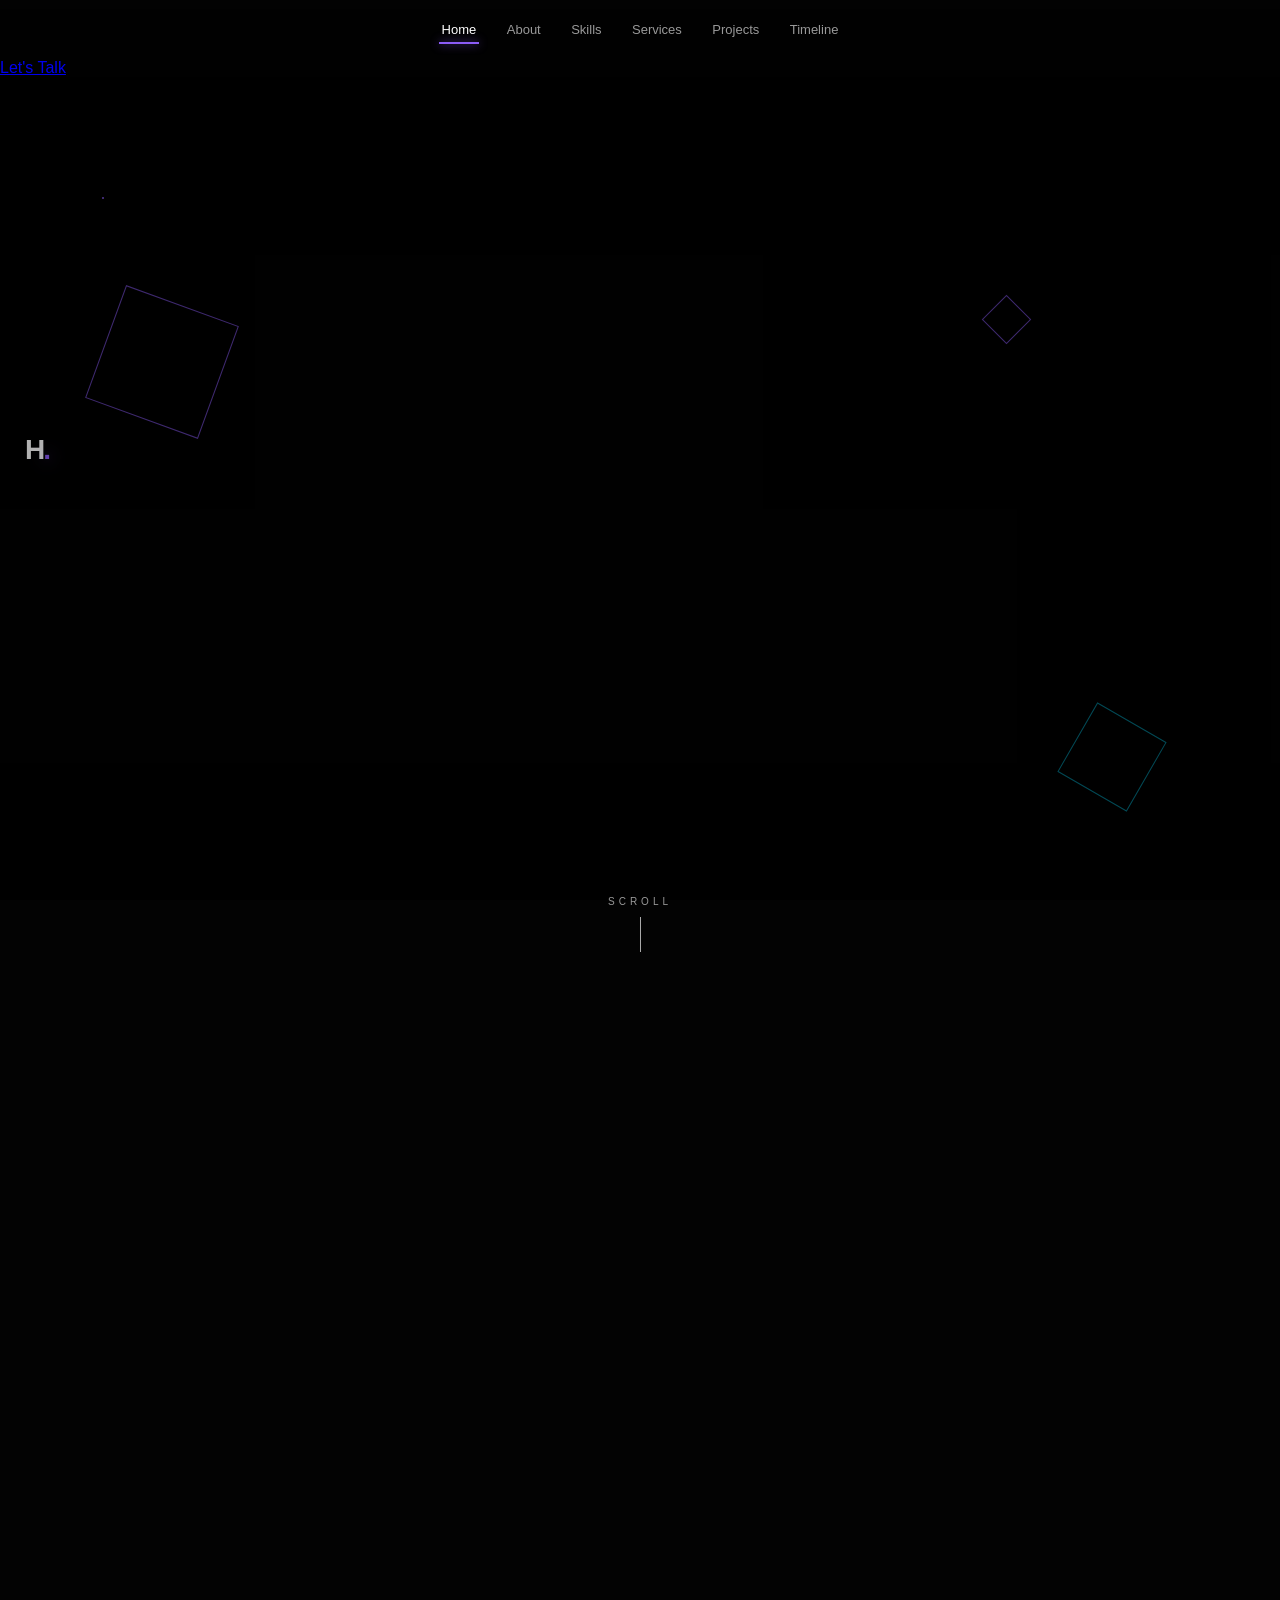
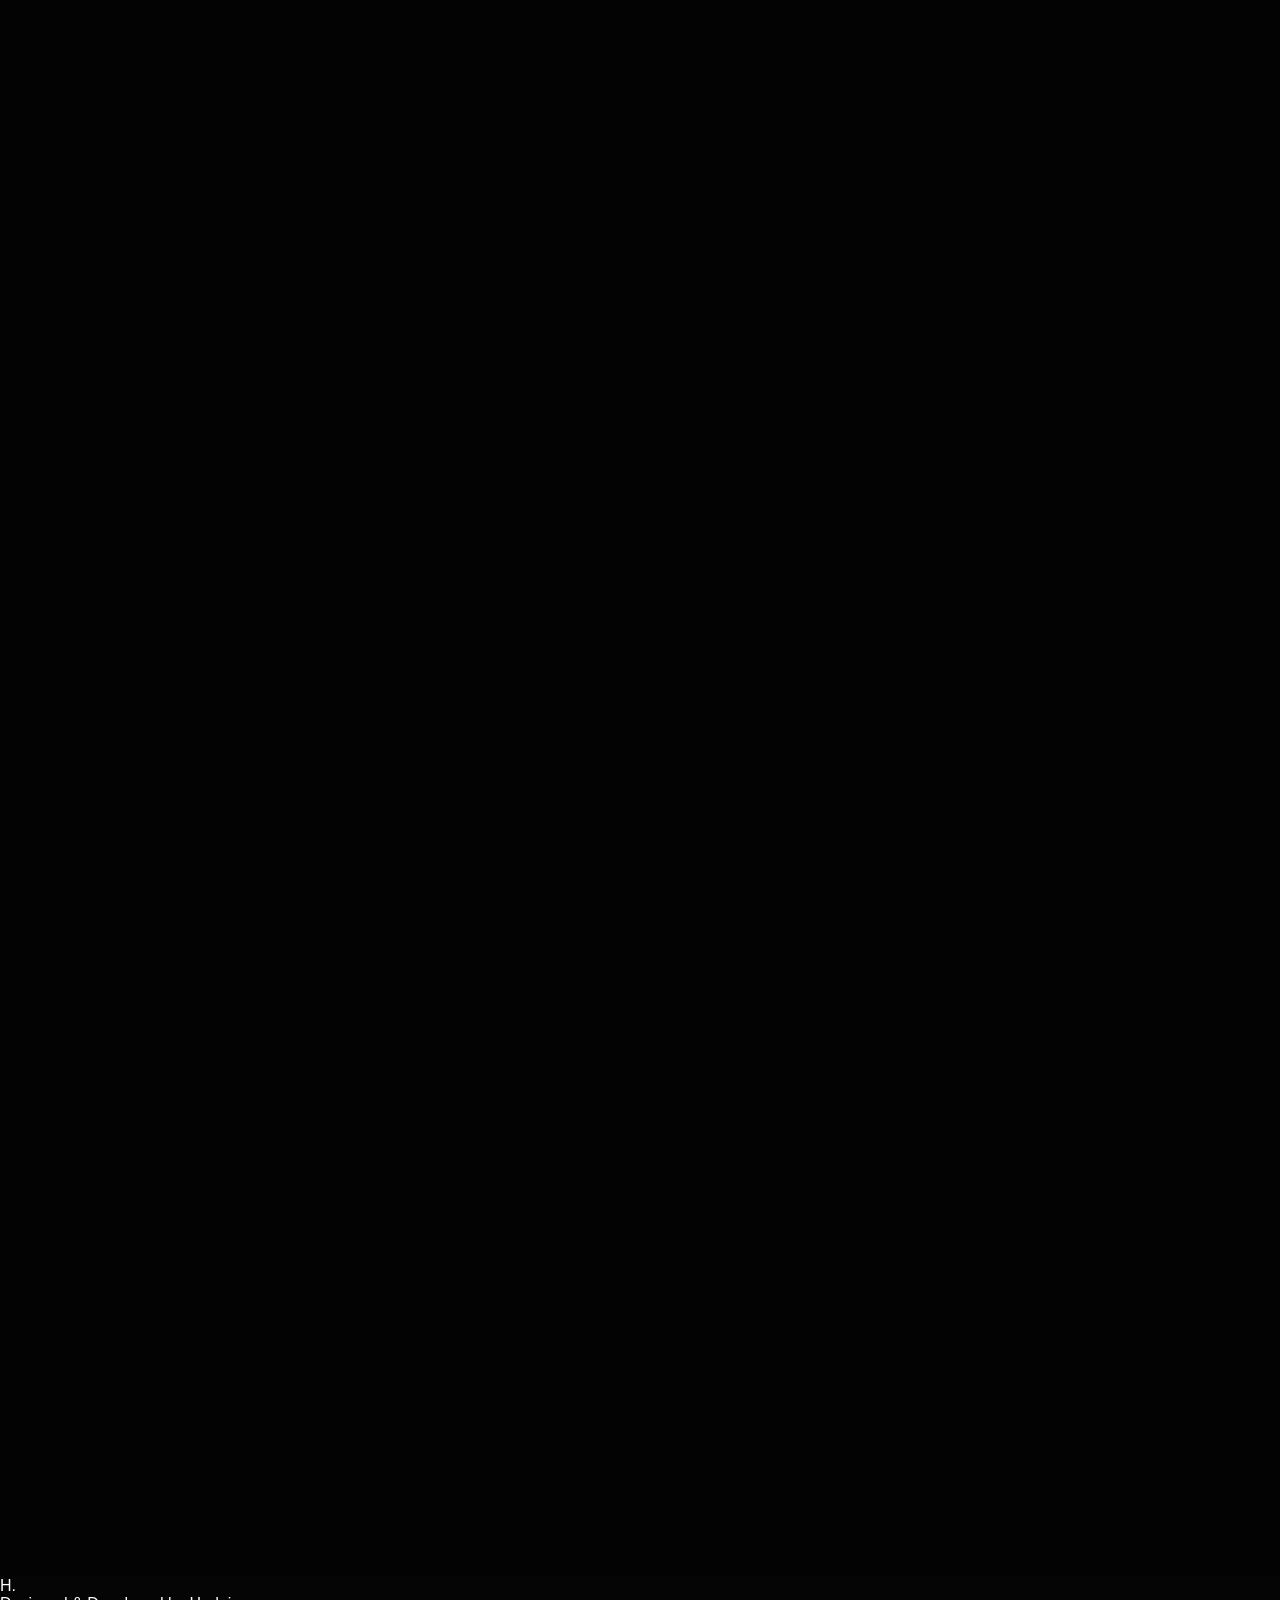
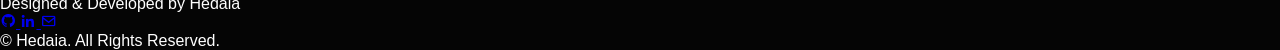
==== Untitled-1.html @ 5ae84da8 "add sections" ====
<!DOCTYPE html>
<html lang="en">

<head>
    <meta charset="UTF-8">
    <meta name="viewport" content="width=device-width, initial-scale=1.0">

    <title>Hedaia | Full Stack Developer & QA Engineer</title>

    <!-- CSS -->
    <link rel="stylesheet" href="style.css">

    <!-- Boxicons -->
    <link
        href="https://unpkg.com/boxicons@2.1.4/css/boxicons.min.css"
        rel="stylesheet"
    >

    <!-- AOS Animation -->
    <link
        rel="stylesheet"
        href="https://unpkg.com/aos@next/dist/aos.css"
    >
</head>

<body>

<!-- =========================================================
     BACKGROUND
========================================================= -->

<div class="background">

    <video class="back-vid" autoplay muted loop playsinline>
        <source src="videos/galaxy.mp4" type="video/mp4">
    </video>

    <div class="video-overlay"></div>

</div>


<!-- =========================================================
     NAVBAR
========================================================= -->

<header>

    <nav>

        <div class="logo">
            H<span>.</span>
        </div>

        <ul class="nav-links">

            <li>
                <a href="#home" class="active">Home</a>
            </li>

            <li>
                <a href="#about">About</a>
            </li>

            <li>
                <a href="#skills">Skills</a>
            </li>

            <li>
                <a href="#services">Services</a>
            </li>

            <li>
                <a href="#projects">Projects</a>
            </li>

            <li>
                <a href="#timeline">Timeline</a>
            </li>

        </ul>

        <a href="#contact" class="contact-btn">
            Let's Talk
        </a>

    </nav>

</header>


<main>


<!-- =========================================================
     HOME
========================================================= -->

<section class="hero section" id="home">

    <!-- Decorative squares -->

    <div class="square square-1"></div>
    <div class="square square-2"></div>
    <div class="square square-3"></div>
    <div class="square square-4"></div>

    <div
        class="hero-content"
        data-aos="fade-up"
        data-aos-duration="1000"
    >

        <div class="small-title">
            Welcome to my portfolio
        </div>

        <h1>
            I'm <span>Hedaia.</span>
        </h1>

        <div class="typing-container">

            <div class="typing-text">

                <span id="typing"></span>

                <span class="cursor"></span>

            </div>

        </div>

        <p class="hero-description">

            I build modern, scalable web applications and
            ensure high-quality software through professional
            testing, automation, and quality assurance.

        </p>

        <div class="hero-buttons">

            <a href="#projects" class="btn primary-btn">
                View My Work
            </a>

            <a href="#contact" class="btn secondary-btn">
                Let's Talk
            </a>

        </div>


        <div class="social-links">

            <a
                href="#"
                aria-label="GitHub"
                title="GitHub"
            >
                <i class="bx bxl-github"></i>
            </a>

            <a
                href="#"
                aria-label="LinkedIn"
                title="LinkedIn"
            >
                <i class="bx bxl-linkedin"></i>
            </a>

            <a
                href="mailto:your@email.com"
                aria-label="Email"
                title="Email"
            >
                <i class="bx bx-envelope"></i>
            </a>

        </div>

    </div>


    <div class="scroll-down">

        Scroll

        <span class="scroll-line"></span>

    </div>

</section>


<!-- =========================================================
     ABOUT
========================================================= -->

<section class="section about-section" id="about">

    <div class="section-title" data-aos="fade-up">

        <span>01</span>

        <h2>
            About <strong>Me</strong>
        </h2>

        <p>
            Get to know me and my professional journey.
        </p>

    </div>


    <div class="about-container">

        <div
            class="about-box"
            data-aos="fade-right"
        >

            <div class="about-number">
                01
            </div>

            <h3>
                Who I Am
            </h3>

            <p>

                I'm Hedaia, a Computer Engineering graduate
                passionate about software development,
                quality assurance, and technology.

                <br><br>

                I enjoy transforming ideas into functional,
                modern, and user-friendly digital solutions.

            </p>

        </div>


        <div
            class="about-box"
            data-aos="fade-left"
        >

            <div class="about-number">
                02
            </div>

            <h3>
                What I Do
            </h3>

            <p>

                I work across both software development and
                quality assurance.

                <br><br>

                My experience includes building web applications,
                testing software, finding bugs, writing test cases,
                automation, and improving application quality.

            </p>

        </div>

    </div>


    <div
        class="about-stats"
        data-aos="fade-up"
    >

        <div class="stat">

            <strong>10+</strong>

            <span>
                Projects
            </span>

        </div>


        <div class="stat">

            <strong>20+</strong>

            <span>
                Technologies
            </span>

        </div>


        <div class="stat">

            <strong>100+</strong>

            <span>
                Test Cases
            </span>

        </div>


        <div class="stat">

            <strong>∞</strong>

            <span>
                Curiosity
            </span>

        </div>

    </div>

</section>


<!-- =========================================================
     SKILLS
========================================================= -->

<section class="section skills-section" id="skills">

    <div class="section-title" data-aos="fade-up">

        <span>02</span>

        <h2>
            My <strong>Skills</strong>
        </h2>

        <p>
            Technologies and tools I work with.
        </p>

    </div>


    <div class="skills-container">


        <!-- FRONTEND -->

        <div
            class="skills-box"
            data-aos="fade-up"
        >

            <div class="skill-icon">
                <i class="bx bx-code-alt"></i>
            </div>

            <h3>
                Frontend
            </h3>

            <div class="skill">

                <div class="skill-info">
                    <span>HTML</span>
                    <span>95%</span>
                </div>

                <div class="skill-bar">
                    <span style="width:95%"></span>
                </div>

            </div>


            <div class="skill">

                <div class="skill-info">
                    <span>CSS</span>
                    <span>90%</span>
                </div>

                <div class="skill-bar">
                    <span style="width:90%"></span>
                </div>

            </div>


            <div class="skill">

                <div class="skill-info">
                    <span>JavaScript</span>
                    <span>85%</span>
                </div>

                <div class="skill-bar">
                    <span style="width:85%"></span>
                </div>

            </div>


            <div class="skill">

                <div class="skill-info">
                    <span>React</span>
                    <span>80%</span>
                </div>

                <div class="skill-bar">
                    <span style="width:80%"></span>
                </div>

            </div>

        </div>


        <!-- BACKEND -->

        <div
            class="skills-box"
            data-aos="fade-up"
            data-aos-delay="150"
        >

            <div class="skill-icon">
                <i class="bx bx-server"></i>
            </div>

            <h3>
                Backend
            </h3>


            <div class="skill">

                <div class="skill-info">
                    <span>Node.js</span>
                    <span>85%</span>
                </div>

                <div class="skill-bar">
                    <span style="width:85%"></span>
                </div>

            </div>


            <div class="skill">

                <div class="skill-info">
                    <span>Express.js</span>
                    <span>80%</span>
                </div>

                <div class="skill-bar">
                    <span style="width:80%"></span>
                </div>

            </div>


            <div class="skill">

                <div class="skill-info">
                    <span>REST API</span>
                    <span>85%</span>
                </div>

                <div class="skill-bar">
                    <span style="width:85%"></span>
                </div>

            </div>


            <div class="skill">

                <div class="skill-info">
                    <span>SQL</span>
                    <span>80%</span>
                </div>

                <div class="skill-bar">
                    <span style="width:80%"></span>
                </div>

            </div>

        </div>


        <!-- QA -->

        <div
            class="skills-box"
            data-aos="fade-up"
            data-aos-delay="300"
        >

            <div class="skill-icon">
                <i class="bx bx-check-shield"></i>
            </div>

            <h3>
                QA & Testing
            </h3>


            <div class="skill">

                <div class="skill-info">
                    <span>Manual Testing</span>
                    <span>95%</span>
                </div>

                <div class="skill-bar">
                    <span style="width:95%"></span>
                </div>

            </div>


            <div class="skill">

                <div class="skill-info">
                    <span>Test Cases</span>
                    <span>95%</span>
                </div>

                <div class="skill-bar">
                    <span style="width:95%"></span>
                </div>

            </div>


            <div class="skill">

                <div class="skill-info">
                    <span>API Testing</span>
                    <span>85%</span>
                </div>

                <div class="skill-bar">
                    <span style="width:85%"></span>
                </div>

            </div>


            <div class="skill">

                <div class="skill-info">
                    <span>Automation</span>
                    <span>75%</span>
                </div>

                <div class="skill-bar">
                    <span style="width:75%"></span>
                </div>

            </div>

        </div>


        <!-- TOOLS -->

        <div
            class="skills-box"
            data-aos="fade-up"
            data-aos-delay="450"
        >

            <div class="skill-icon">
                <i class="bx bx-wrench"></i>
            </div>

            <h3>
                Tools
            </h3>


            <div class="tools-list">

                <span>
                    Git
                </span>

                <span>
                    GitHub
                </span>

                <span>
                    Postman
                </span>

                <span>
                    Selenium
                </span>

                <span>
                    Jira
                </span>

                <span>
                    VS Code
                </span>

                <span>
                    MySQL
                </span>

                <span>
                    MongoDB
                </span>

            </div>

        </div>

    </div>

</section>


<!-- =========================================================
     SERVICES
========================================================= -->

<section class="section services-section" id="services">

    <div class="section-title" data-aos="fade-up">

        <span>03</span>

        <h2>
            My <strong>Services</strong>
        </h2>

        <p>
            How I can help bring your ideas to life.
        </p>

    </div>


    <div class="services-container">


        <div
            class="service-card"
            data-aos="fade-up"
        >

            <div class="service-number">
                01
            </div>

            <div class="service-icon">
                <i class="bx bx-code-curly"></i>
            </div>

            <h3>
                Full Stack Development
            </h3>

            <p>

                Building complete web applications with
                modern frontend and backend technologies.

            </p>

            <a href="#contact">
                Learn More
                <i class="bx bx-right-arrow-alt"></i>
            </a>

        </div>


        <div
            class="service-card"
            data-aos="fade-up"
            data-aos-delay="150"
        >

            <div class="service-number">
                02
            </div>

            <div class="service-icon">
                <i class="bx bx-test-tube"></i>
            </div>

            <h3>
                Software Testing
            </h3>

            <p>

                Manual and automated testing to identify
                defects and improve software reliability.

            </p>

            <a href="#contact">
                Learn More
                <i class="bx bx-right-arrow-alt"></i>
            </a>

        </div>


        <div
            class="service-card"
            data-aos="fade-up"
            data-aos-delay="300"
        >

            <div class="service-number">
                03
            </div>

            <div class="service-icon">
                <i class="bx bx-bug"></i>
            </div>

            <h3>
                Quality Assurance
            </h3>

            <p>

                Designing test strategies, test cases,
                bug reports, and quality processes.

            </p>

            <a href="#contact">
                Learn More
                <i class="bx bx-right-arrow-alt"></i>
            </a>

        </div>


        <div
            class="service-card"
            data-aos="fade-up"
            data-aos-delay="450"
        >

            <div class="service-number">
                04
            </div>

            <div class="service-icon">
                <i class="bx bx-data"></i>
            </div>

            <h3>
                API & Database
            </h3>

            <p>

                Developing and testing APIs while working
                with SQL and NoSQL databases.

            </p>

            <a href="#contact">
                Learn More
                <i class="bx bx-right-arrow-alt"></i>
            </a>

        </div>

    </div>

</section>


<!-- =========================================================
     PROJECTS
========================================================= -->

<section class="section projects-section" id="projects">

    <div class="section-title" data-aos="fade-up">

        <span>04</span>

        <h2>
            Featured <strong>Projects</strong>
        </h2>

        <p>
            Some of my development and QA work.
        </p>

    </div>


    <div class="projects-container">


        <!-- PROJECT 1 -->

        <article
            class="project-card"
            data-aos="fade-up"
        >

            <div class="project-image project-one">

                <div class="project-overlay">

                    <span>
                        Full Stack
                    </span>

                </div>

            </div>

            <div class="project-content">

                <div class="project-category">
                    WEB APPLICATION
                </div>

                <h3>
                    E-Commerce Platform
                </h3>

                <p>

                    A modern e-commerce platform with
                    authentication, product management,
                    shopping cart, and checkout functionality.

                </p>

                <div class="project-tech">

                    <span>HTML</span>
                    <span>CSS</span>
                    <span>JavaScript</span>
                    <span>Node.js</span>

                </div>

                <div class="project-links">

                    <a href="#">
                        <i class="bx bx-link-external"></i>
                        Live Demo
                    </a>

                    <a href="#">
                        <i class="bx bxl-github"></i>
                        GitHub
                    </a>

                </div>

            </div>

        </article>


        <!-- PROJECT 2 -->

        <article
            class="project-card"
            data-aos="fade-up"
            data-aos-delay="150"
        >

            <div class="project-image project-two">

                <div class="project-overlay">

                    <span>
                        QA
                    </span>

                </div>

            </div>

            <div class="project-content">

                <div class="project-category">
                    SOFTWARE TESTING
                </div>

                <h3>
                    QA Testing Project
                </h3>

                <p>

                    Complete software testing project including
                    test cases, bug reports, severity,
                    priority, regression testing, and QA documentation.

                </p>

                <div class="project-tech">

                    <span>Jira</span>
                    <span>Postman</span>
                    <span>Test Cases</span>
                    <span>API Testing</span>

                </div>

                <div class="project-links">

                    <a href="#">
                        <i class="bx bx-file"></i>
                        Case Study
                    </a>

                    <a href="#">
                        <i class="bx bxl-github"></i>
                        GitHub
                    </a>

                </div>

            </div>

        </article>


        <!-- PROJECT 3 -->

        <article
            class="project-card"
            data-aos="fade-up"
            data-aos-delay="300"
        >

            <div class="project-image project-three">

                <div class="project-overlay">

                    <span>
                        Automation
                    </span>

                </div>

            </div>

            <div class="project-content">

                <div class="project-category">
                    TEST AUTOMATION
                </div>

                <h3>
                    Automated Testing Suite
                </h3>

                <p>

                    Automated test scenarios designed to
                    validate web application functionality
                    and reduce repetitive manual testing.

                </p>

                <div class="project-tech">

                    <span>Selenium</span>
                    <span>JavaScript</span>
                    <span>API</span>
                    <span>Automation</span>

                </div>

                <div class="project-links">

                    <a href="#">
                        <i class="bx bx-file"></i>
                        Case Study
                    </a>

                    <a href="#">
                        <i class="bx bxl-github"></i>
                        GitHub
                    </a>

                </div>

            </div>

        </article>


        <!-- PROJECT 4 -->

        <article
            class="project-card"
            data-aos="fade-up"
            data-aos-delay="450"
        >

            <div class="project-image project-four">

                <div class="project-overlay">

                    <span>
                        Dashboard
                    </span>

                </div>

            </div>

            <div class="project-content">

                <div class="project-category">
                    WEB DEVELOPMENT
                </div>

                <h3>
                    Admin Dashboard
                </h3>

                <p>

                    Responsive dashboard for managing users,
                    analytics, products, and application data.

                </p>

                <div class="project-tech">

                    <span>JavaScript</span>
                    <span>API</span>
                    <span>SQL</span>
                    <span>CSS</span>

                </div>

                <div class="project-links">

                    <a href="#">
                        <i class="bx bx-link-external"></i>
                        Live Demo
                    </a>

                    <a href="#">
                        <i class="bx bxl-github"></i>
                        GitHub
                    </a>

                </div>

            </div>

        </article>

    </div>

</section>


<!-- =========================================================
     TIMELINE
========================================================= -->

<section class="section timeline-section" id="timeline">

    <div class="section-title" data-aos="fade-up">

        <span>05</span>

        <h2>
            My <strong>Journey</strong>
        </h2>

        <p>
            Education, experience and professional growth.
        </p>

    </div>


    <div class="timeline">


        <div
            class="timeline-item left"
            data-aos="fade-right"
        >

            <div class="timeline-dot"></div>

            <div class="timeline-content">

                <span class="timeline-date">
                    2020 — 2024
                </span>

                <h3>
                    Computer Engineering
                </h3>

                <h4>
                    University
                </h4>

                <p>

                    Studied computer engineering with a focus
                    on programming, software engineering,
                    databases, networking, and computer systems.

                </p>

            </div>

        </div>


        <div
            class="timeline-item right"
            data-aos="fade-left"
        >

            <div class="timeline-dot"></div>

            <div class="timeline-content">

                <span class="timeline-date">
                    2023
                </span>

                <h3>
                    Web Development
                </h3>

                <h4>
                    Development Journey
                </h4>

                <p>

                    Started developing modern websites and
                    web applications using frontend and backend
                    technologies.

                </p>

            </div>

        </div>


        <div
            class="timeline-item left"
            data-aos="fade-right"
        >

            <div class="timeline-dot"></div>

            <div class="timeline-content">

                <span class="timeline-date">
                    2024
                </span>

                <h3>
                    Software Testing
                </h3>

                <h4>
                    QA Journey
                </h4>

                <p>

                    Expanded into software quality assurance,
                    manual testing, test case design,
                    bug reporting, and API testing.

                </p>

            </div>

        </div>


        <div
            class="timeline-item right"
            data-aos="fade-left"
        >

            <div class="timeline-dot"></div>

            <div class="timeline-content">

                <span class="timeline-date">
                    2025 — Present
                </span>

                <h3>
                    Full Stack & QA
                </h3>

                <h4>
                    Professional Development
                </h4>

                <p>

                    Combining software development and quality
                    assurance to build reliable, scalable,
                    and high-quality digital products.

                </p>

            </div>

        </div>

    </div>

</section>


<!-- =========================================================
     CONTACT
========================================================= -->

<section class="section contact-section" id="contact">

    <div class="section-title" data-aos="fade-up">

        <span>06</span>

        <h2>
            Let's <strong>Talk</strong>
        </h2>

        <p>
            Have a project or opportunity? Get in touch.
        </p>

    </div>


    <div class="contact-container">


        <div
            class="contact-info"
            data-aos="fade-right"
        >

            <h3>
                Let's build something
                <span>great.</span>
            </h3>

            <p>

                Whether you need a web application,
                software testing, QA support, or test
                automation, feel free to contact me.

            </p>


            <div class="contact-detail">

                <i class="bx bx-envelope"></i>

                <div>

                    <small>
                        Email
                    </small>

                    <a href="mailto:your@email.com">
                        your@email.com
                    </a>

                </div>

            </div>


            <div class="contact-detail">

                <i class="bx bx-map"></i>

                <div>

                    <small>
                        Location
                    </small>

                    <span>
                        Jordan
                    </span>

                </div>

            </div>


            <div class="contact-detail">

                <i class="bx bx-code-alt"></i>

                <div>

                    <small>
                        Availability
                    </small>

                    <span>
                        Open to opportunities
                    </span>

                </div>

            </div>

        </div>


        <!-- CONTACT FORM -->

        <form
            class="contact-form"
            id="contactForm"
            data-aos="fade-left"
        >

            <div class="input-group">

                <label>
                    Your Name
                </label>

                <input
                    type="text"
                    id="name"
                    placeholder="Enter your name"
                    required
                >

            </div>


            <div class="input-group">

                <label>
                    Your Email
                </label>

                <input
                    type="email"
                    id="email"
                    placeholder="Enter your email"
                    required
                >

            </div>


            <div class="input-group">

                <label>
                    Subject
                </label>

                <input
                    type="text"
                    id="subject"
                    placeholder="What is this about?"
                    required
                >

            </div>


            <div class="input-group">

                <label>
                    Message
                </label>

                <textarea
                    id="message"
                    rows="6"
                    placeholder="Tell me about your project..."
                    required
                ></textarea>

            </div>


            <button
                type="submit"
                class="submit-btn"
            >

                Send Message

                <i class="bx bx-send"></i>

            </button>


            <div
                id="form-message"
                class="form-message"
            ></div>

        </form>

    </div>

</section>


</main>


<!-- =========================================================
     FOOTER
========================================================= -->

<footer>

    <div class="footer-logo">
        H<span>.</span>
    </div>

    <p>
        Designed & Developed by Hedaia
    </p>

    <div class="footer-social">

        <a href="#">
            <i class="bx bxl-github"></i>
        </a>

        <a href="#">
            <i class="bx bxl-linkedin"></i>
        </a>

        <a href="mailto:your@email.com">
            <i class="bx bx-envelope"></i>
        </a>

    </div>

    <p class="copyright">
        © <span id="year"></span> Hedaia. All Rights Reserved.
    </p>

</footer>


<!-- =========================================================
     AOS
========================================================= -->

<script src="https://unpkg.com/aos@next/dist/aos.js"></script>

<!-- JavaScript -->

<script src="script.js"></script>

</body>
</html>
---- style.css ----
/* =========================================================
   RESET
========================================================= */

* {
    margin: 0;
    padding: 0;
    box-sizing: border-box;
}


html {
    scroll-behavior: smooth;
}


body {
    font-family: Arial, Helvetica, sans-serif;
    background: #050505;
    color: white;
    overflow-x: hidden;
}


/* =========================================================
   NAVBAR
========================================================= */

.navbar {

    position: fixed;

    top: 20px;
    left: 50%;

    transform: translateX(-50%);

    width: 90%;
    max-width: 1200px;

    height: 65px;

    padding: 0 25px;

    background:
        rgba(8, 8, 15, 0.65);

    border:
        1px solid
        rgba(255, 255, 255, 0.12);

    border-radius: 16px;

    backdrop-filter: blur(18px);
    -webkit-backdrop-filter: blur(18px);

    z-index: 1000;

    box-shadow:
        0 10px 40px
        rgba(0, 0, 0, 0.25);

}


/* =========================================================
   LOGO
========================================================= */

.logo {

    position: absolute;

    left: 25px;

    top: 50%;

    transform: translateY(-50%);

    color: white;

    text-decoration: none;

    font-size: 28px;

    font-weight: 900;

    letter-spacing: -2px;

}


.logo span {

    color: #8b5cf6;

    text-shadow:
        0 0 15px
        rgba(139, 92, 246, 0.8);

}


/* =========================================================
   NAV LINKS
========================================================= */

.nav-links {

    list-style: none;

    text-align: center;

    margin: 0;

    padding: 0;

}


.nav-links li {

    display: inline-block;

    margin: 0 10px;

}


.nav-links a {

    position: relative;

    display: inline-block;

    padding: 22px 3px;

    color: #999;

    text-decoration: none;

    font-size: 13px;

    transition:
        color 0.3s ease;

}


/* Underline */

.nav-links a::after {

    content: "";

    position: absolute;

    left: 0;

    bottom: 15px;

    width: 0;

    height: 2px;

    background: #8b5cf6;

    box-shadow:
        0 0 10px
        rgba(139, 92, 246, 0.8);

    transition:
        width 0.3s ease;

}


.nav-links a:hover {

    color: white;

}


.nav-links a:hover::after {

    width: 100%;

}


/* Active link */

.nav-links a.active {

    color: white;

}


.nav-links a.active::after {

    width: 100%;

}


/* =========================================================
   LET'S TALK BUTTON
========================================================= */

.nav-contact {

    position: absolute;

    right: 25px;

    top: 50%;

    transform: translateY(-50%);

    padding: 10px 18px;

    background: #7c3aed;

    border-radius: 8px;

    color: white;

    text-decoration: none;

    font-size: 12px;

    font-weight: bold;

    transition: 0.3s;

    box-shadow:
        0 0 20px
        rgba(124, 58, 237, 0.2);

}


.nav-contact:hover {

    background: #8b5cf6;

    transform:
        translateY(-50%)
        translateY(-3px);

    box-shadow:
        0 8px 25px
        rgba(124, 58, 237, 0.45);

}


/* =========================================================
   NAVBAR RESPONSIVE
========================================================= */

@media (max-width: 1000px) {

    .navbar {

        width: 94%;

    }


    .nav-links li {

        margin: 0 6px;

    }


    .nav-links a {

        font-size: 11px;

    }

}


@media (max-width: 750px) {

    .navbar {

        width: 95%;

        height: 60px;

        padding: 0 15px;

    }


    .logo {

        left: 15px;

        font-size: 24px;

    }


    .nav-contact {

        display: none;

    }


    .nav-links {

        margin-left: 35px;

    }


    .nav-links li {

        margin: 0 4px;

    }


    .nav-links a {

        font-size: 10px;

    }


    .nav-links a::after {

        bottom: 12px;

    }

}


@media (max-width: 500px) {

    .navbar {

        top: 10px;

    }


    .logo {

        position: relative;

        display: inline-block;

        left: auto;

        top: auto;

        transform: none;

        margin-top: 17px;

    }


    .nav-links {

        display: none;

    }

}

/* =========================================================
   BACKGROUND VIDEO
========================================================= */

.back-vid {

    position: fixed;

    top: 0;
    left: 0;

    width: 100%;
    height: 100%;

    object-fit: cover;

    z-index: -3;

}


/* =========================================================
   VIDEO DARK OVERLAY
========================================================= */

.video-overlay {

    position: fixed;

    top: 0;
    left: 0;

    width: 100%;
    height: 100%;

    background:
        linear-gradient(
            rgba(0, 0, 0, 0.60),
            rgba(0, 0, 0, 0.80)
        );

    z-index: -2;

    pointer-events: none;

}


/* =========================================================
   MAIN CONTAINER
========================================================= */

.container {

    position: relative;

    width: 100%;

    min-height: 100vh;

    background:
        rgba(0, 0, 0, 0.15);

}


/* =========================================================
   HERO
========================================================= */

.hero {

    position: relative;

    min-height: 100vh;

    padding: 180px 8% 100px;

    text-align: center;

    overflow: hidden;

}


/* =========================================================
   HERO CONTENT
========================================================= */

.hero-content {

    position: relative;

    z-index: 5;

    width: 100%;

    max-width: 1000px;

    margin: auto;

}


/* =========================================================
   SMALL TITLE
========================================================= */

.small-title {

    color: #a78bfa;

    font-size: 14px;

    letter-spacing: 5px;

    text-transform: uppercase;

    margin-bottom: 25px;

}


/* =========================================================
   HERO TITLE
========================================================= */

.hero h1 {

    font-size: clamp(
        55px,
        9vw,
        110px
    );

    line-height: 1;

    margin-bottom: 30px;

    font-weight: 800;

}


.hero h1 span {

    color: #8b5cf6;

    text-shadow:
        0 0 25px
        rgba(139, 92, 246, 0.7);

}


/* =========================================================
   TYPING
========================================================= */

.typing-container {

    min-height: 55px;

    margin-bottom: 25px;

}


.typing-text {

    color: #e5e7eb;

    font-size: clamp(
        22px,
        4vw,
        38px
    );

    font-weight: 600;

}


#typing {

    color: #8b5cf6;

}


.cursor {

    display: inline-block;

    width: 3px;

    height: 35px;

    margin-left: 6px;

    background: #8b5cf6;

    vertical-align: middle;

    animation: blink 0.7s infinite;

}


/* =========================================================
   DESCRIPTION
========================================================= */

.hero-description {

    max-width: 700px;

    margin: 0 auto 35px;

    color: #c0c0c0;

    font-size: 16px;

    line-height: 1.8;

}


/* =========================================================
   BUTTONS
========================================================= */

.hero-buttons {

    margin-bottom: 35px;

}


.btn {

    display: inline-block;

    padding: 14px 28px;

    margin: 5px;

    border-radius: 8px;

    font-weight: bold;

    font-size: 13px;

    text-decoration: none;

    transition: 0.3s;

}


.primary-btn {

    background: #7c3aed;

    color: white;

    box-shadow:
        0 0 25px
        rgba(124, 58, 237, 0.25);

}


.primary-btn:hover {

    background: #8b5cf6;

    transform: translateY(-4px);

    box-shadow:
        0 10px 35px
        rgba(124, 58, 237, 0.5);

}


.secondary-btn {

    border: 1px solid
        rgba(255,255,255,0.25);

    color: white;

    background:
        rgba(255,255,255,0.05);

}


.secondary-btn:hover {

    border-color: #8b5cf6;

    color: #a78bfa;

    transform: translateY(-4px);

}


/* =========================================================
   SOCIAL LINKS
========================================================= */

.social-links a {

    display: inline-block;

    margin: 0 12px;

    color: #aaa;

    font-size: 14px;

    text-decoration: none;

    transition: 0.3s;

}


.social-links a i {

    margin-right: 5px;

    font-size: 19px;

    vertical-align: middle;

}


.social-links a:hover {

    color: #8b5cf6;

    transform: translateY(-4px);

}


/* =========================================================
   DECORATIVE SQUARES
========================================================= */

.square {

    position: absolute;

    border: 1px solid
        rgba(139, 92, 246, 0.45);

    pointer-events: none;

    z-index: 1;

}


.square-1 {

    width: 120px;

    height: 120px;

    left: 8%;

    top: 25%;

    transform: rotate(20deg);

    animation:
        floatOne
        5s
        ease-in-out
        infinite;

}


.square-2 {

    width: 80px;

    height: 80px;

    right: 10%;

    bottom: 20%;

    border-color:
        rgba(6, 182, 212, 0.4);

    transform: rotate(30deg);

    animation:
        floatTwo
        6s
        ease-in-out
        infinite;

}


.square-3 {

    width: 35px;

    height: 35px;

    right: 20%;

    top: 25%;

    transform: rotate(45deg);

    animation:
        floatThree
        4s
        ease-in-out
        infinite;

}


/* =========================================================
   SCROLL
========================================================= */

.scroll-down {

    position: absolute;

    bottom: 25px;

    left: 50%;

    transform: translateX(-50%);

    color: #999;

    font-size: 10px;

    letter-spacing: 4px;

    text-transform: uppercase;

    z-index: 5;

}


.scroll-line {

    display: block;

    width: 1px;

    height: 35px;

    background: #aaa;

    margin: 10px auto 0;

    animation:
        scrollAnimation
        2s
        infinite;

}


/* =========================================================
   ABOUT
========================================================= */

.about {

    position: relative;

    min-height: 100vh;

    padding: 120px 8%;

    background:
        rgba(0,0,0,0.35);

    overflow: hidden;

}


/* =========================================================
   SECTION TITLE
========================================================= */

.section-title {

    position: relative;

    z-index: 5;

    text-align: center;

    margin-bottom: 60px;

}


.section-number {

    display: block;

    color: #8b5cf6;

    font-size: 12px;

    letter-spacing: 4px;

    margin-bottom: 12px;

}


.section-title h2 {

    font-size:
        clamp(
            40px,
            6vw,
            70px
        );

    margin-bottom: 15px;

}


.section-title h2 span {

    color: #8b5cf6;

}


.section-title p {

    color: #999;

    font-size: 14px;

}


/* =========================================================
   ABOUT CONTAINER
========================================================= */

.about-container {

    position: relative;

    z-index: 5;

    max-width: 1100px;

    margin: auto;

    text-align: center;

}


/* =========================================================
   ABOUT CARDS
========================================================= */

.about-card {

    display: inline-block;

    vertical-align: top;

    width: 44%;

    min-height: 340px;

    margin: 15px;

    padding: 40px;

    text-align: left;

    background:
        rgba(10,10,20,0.75);

    border:
        1px solid
        rgba(255,255,255,0.12);

    border-radius: 15px;

    backdrop-filter: blur(10px);

    transition: 0.4s;

}


.about-card:hover {

    transform: translateY(-8px);

    border-color:
        rgba(139,92,246,0.6);

    box-shadow:
        0 20px 50px
        rgba(0,0,0,0.4);

}


.about-icon {

    width: 60px;

    height: 60px;

    margin-bottom: 25px;

    line-height: 60px;

    text-align: center;

    border-radius: 12px;

    background:
        rgba(124,58,237,0.15);

    color: #8b5cf6;

    font-size: 28px;

}


.about-card h3 {

    margin-bottom: 18px;

    font-size: 25px;

}


.about-card p {

    color: #aaa;

    font-size: 14px;

    line-height: 1.9;

}


/* =========================================================
   INFO BOXES
========================================================= */

.about-info {

    max-width: 1100px;

    margin: 30px auto 0;

    position: relative;

    z-index: 5;

    text-align: center;

}


.info-box {

    display: inline-block;

    width: 21%;

    margin: 10px;

    padding: 25px 15px;

    border:
        1px solid
        rgba(255,255,255,0.1);

    border-radius: 10px;

    background:
        rgba(10,10,15,0.65);

    backdrop-filter: blur(8px);

}


.info-box i {

    display: block;

    margin-bottom: 10px;

    color: #8b5cf6;

    font-size: 25px;

}


.info-box span {

    display: block;

    color: #777;

    font-size: 10px;

    letter-spacing: 2px;

    text-transform: uppercase;

    margin-bottom: 7px;

}


.info-box strong {

    color: #ddd;

    font-size: 13px;

}


/* =========================================================
   OTHER SECTIONS
========================================================= */

.section {

    position: relative;

    min-height: 100vh;

    padding: 120px 8%;

    background:
        rgba(0,0,0,0.3);

}


.placeholder {

    position: relative;

    z-index: 5;

    text-align: center;

    padding-top: 80px;

}


.placeholder i {

    font-size: 60px;

    color: #8b5cf6;

    margin-bottom: 20px;

}


.placeholder h3 {

    font-size: 30px;

    margin-bottom: 15px;

}


.placeholder p {

    color: #999;

}


/* =========================================================
   ANIMATIONS
========================================================= */

@keyframes blink {

    0%, 50% {
        opacity: 1;
    }

    51%, 100% {
        opacity: 0;
    }

}


@keyframes scrollAnimation {

    0% {
        height: 10px;
        opacity: 0.2;
    }

    50% {
        height: 40px;
        opacity: 1;
    }

    100% {
        height: 10px;
        opacity: 0.2;
    }

}


@keyframes floatOne {

    0%,100% {
        transform:
            translateY(0)
            rotate(20deg);
    }

    50% {
        transform:
            translateY(-20px)
            rotate(35deg);
    }

}


@keyframes floatTwo {

    0%,100% {
        transform:
            translateY(0)
            rotate(30deg);
    }

    50% {
        transform:
            translateY(-25px)
            rotate(50deg);
    }

}


@keyframes floatThree {

    0%,100% {
        transform:
            translateY(0)
            rotate(45deg);
    }

    50% {
        transform:
            translateY(-15px)
            rotate(90deg);
    }

}


/* =========================================================
   RESPONSIVE
========================================================= */

@media (max-width: 900px) {

    .about-card {

        width: 90%;

    }


    .info-box {

        width: 40%;

    }


    .square-1 {

        left: -50px;

    }


    .square-2 {

        right: -30px;

    }

}


@media (max-width: 600px) {

    .hero {

        padding:
            140px
            25px
            70px;

    }


    .hero h1 {

        font-size: 48px;

    }


    .typing-text {

        font-size: 22px;

    }


    .hero-description {

        font-size: 14px;

    }


    .btn {

        display: block;

        width: 85%;

        margin: 8px auto;

    }


    .square-1 {

        width: 70px;

        height: 70px;

    }


    .square-2 {

        width: 60px;

        height: 60px;

    }


    .square-3 {

        display: none;

    }


    .about {

        padding:
            90px
            20px;

    }


    .about-card {

        width: 100%;

        margin:
            10px 0;

        padding: 30px;

    }


    .info-box {

        width: 44%;

        margin: 5px;

    }

}
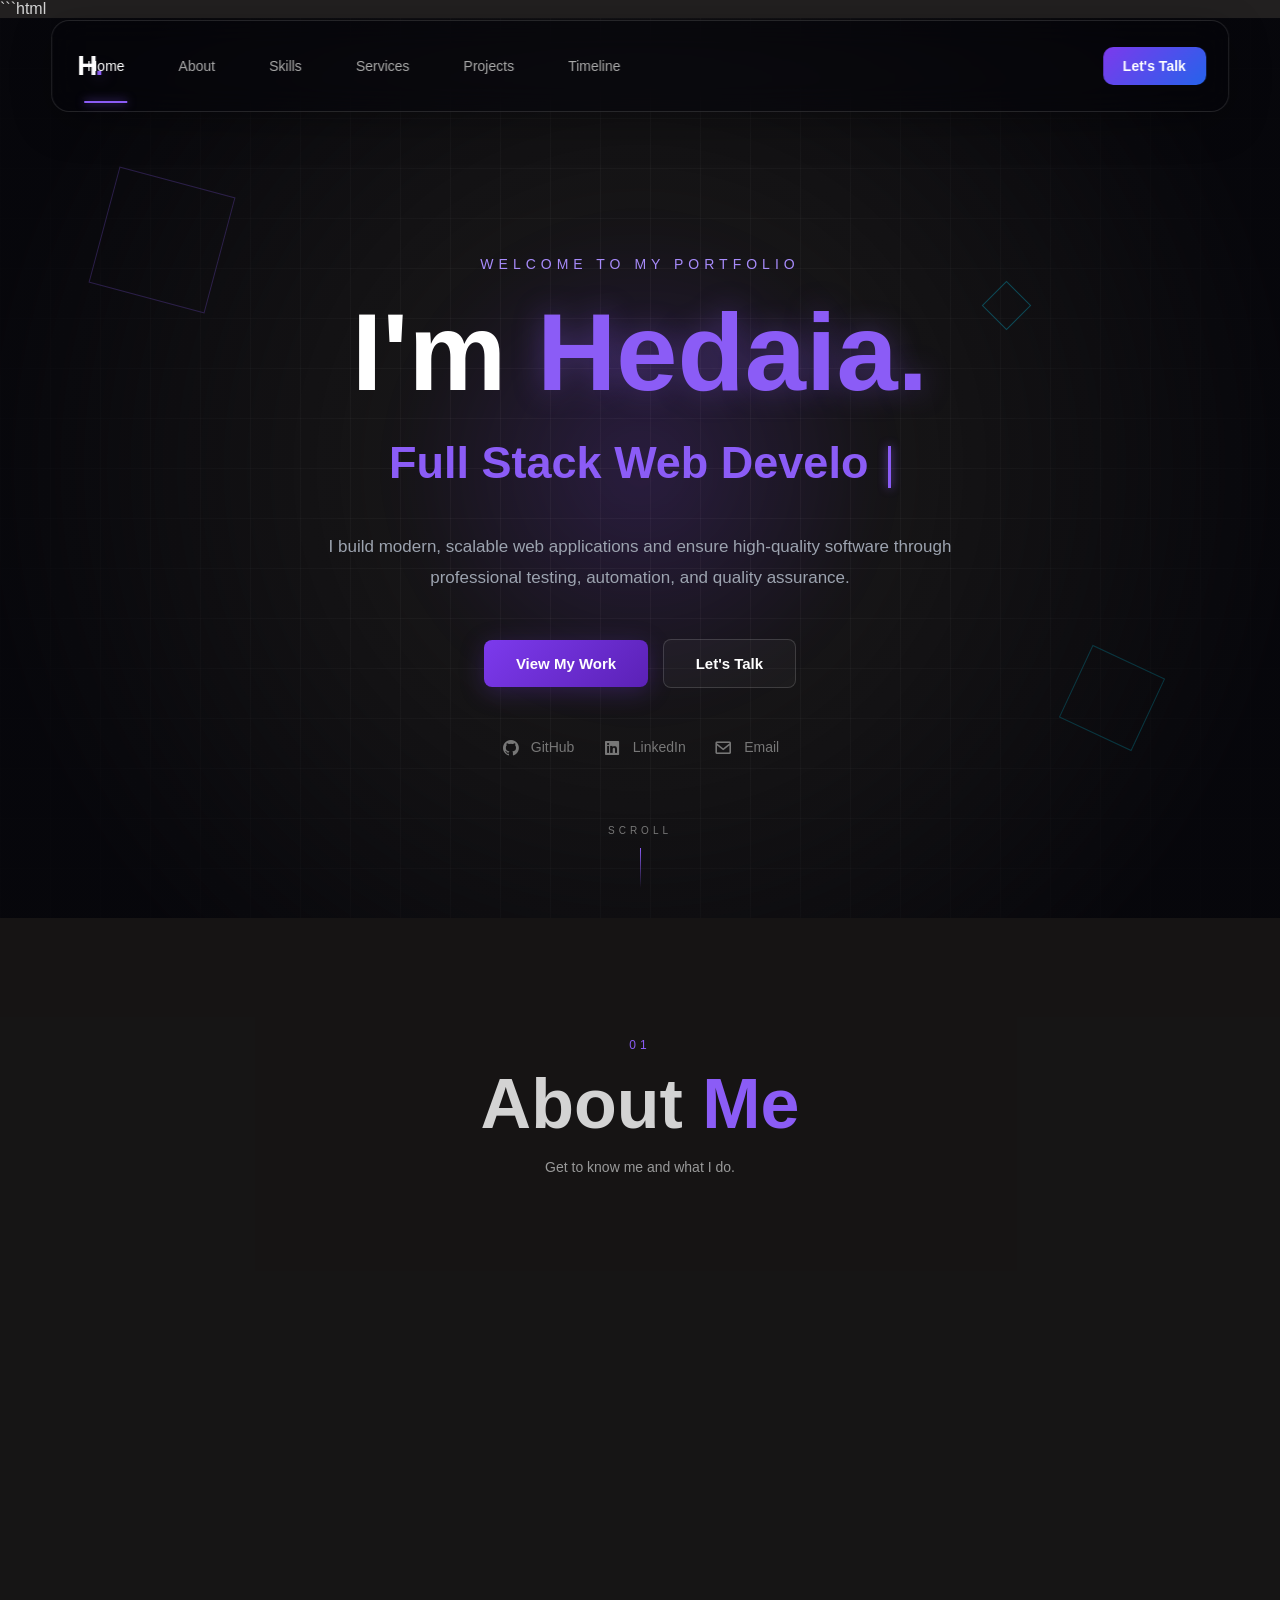
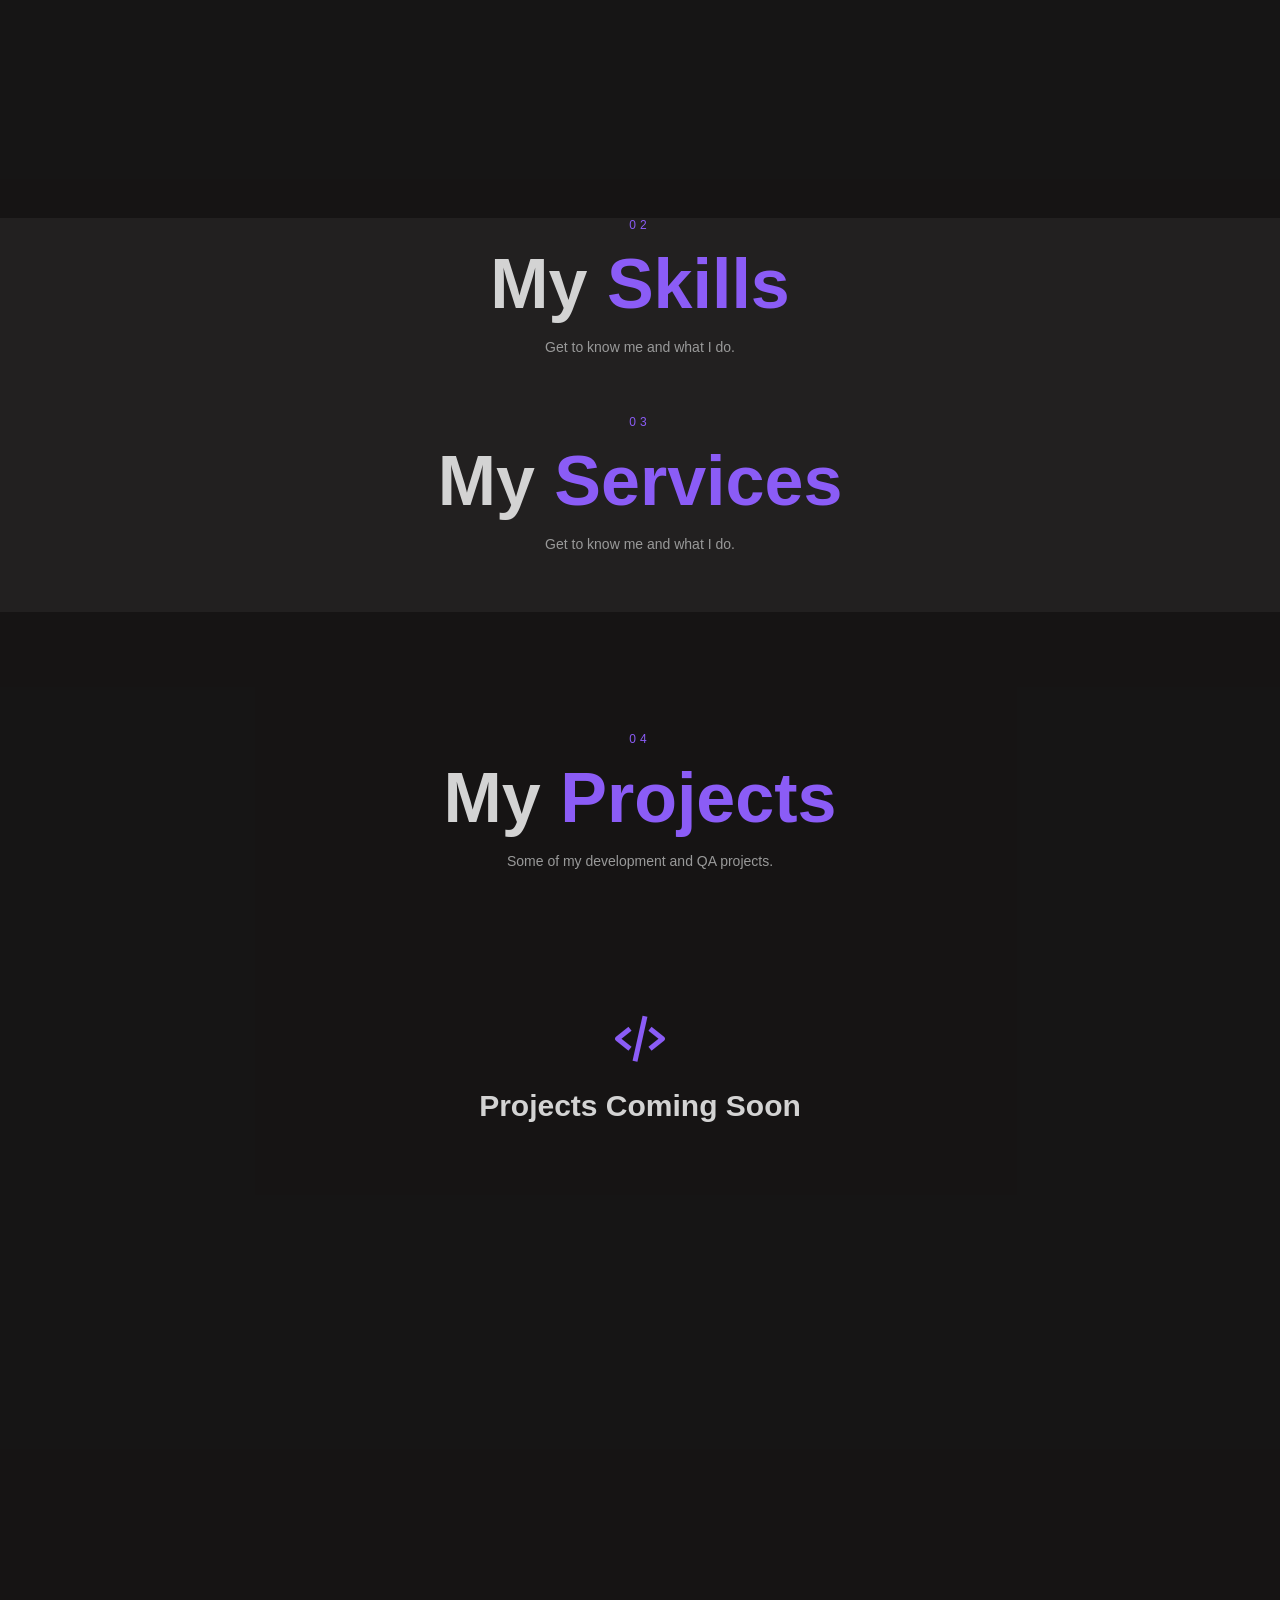
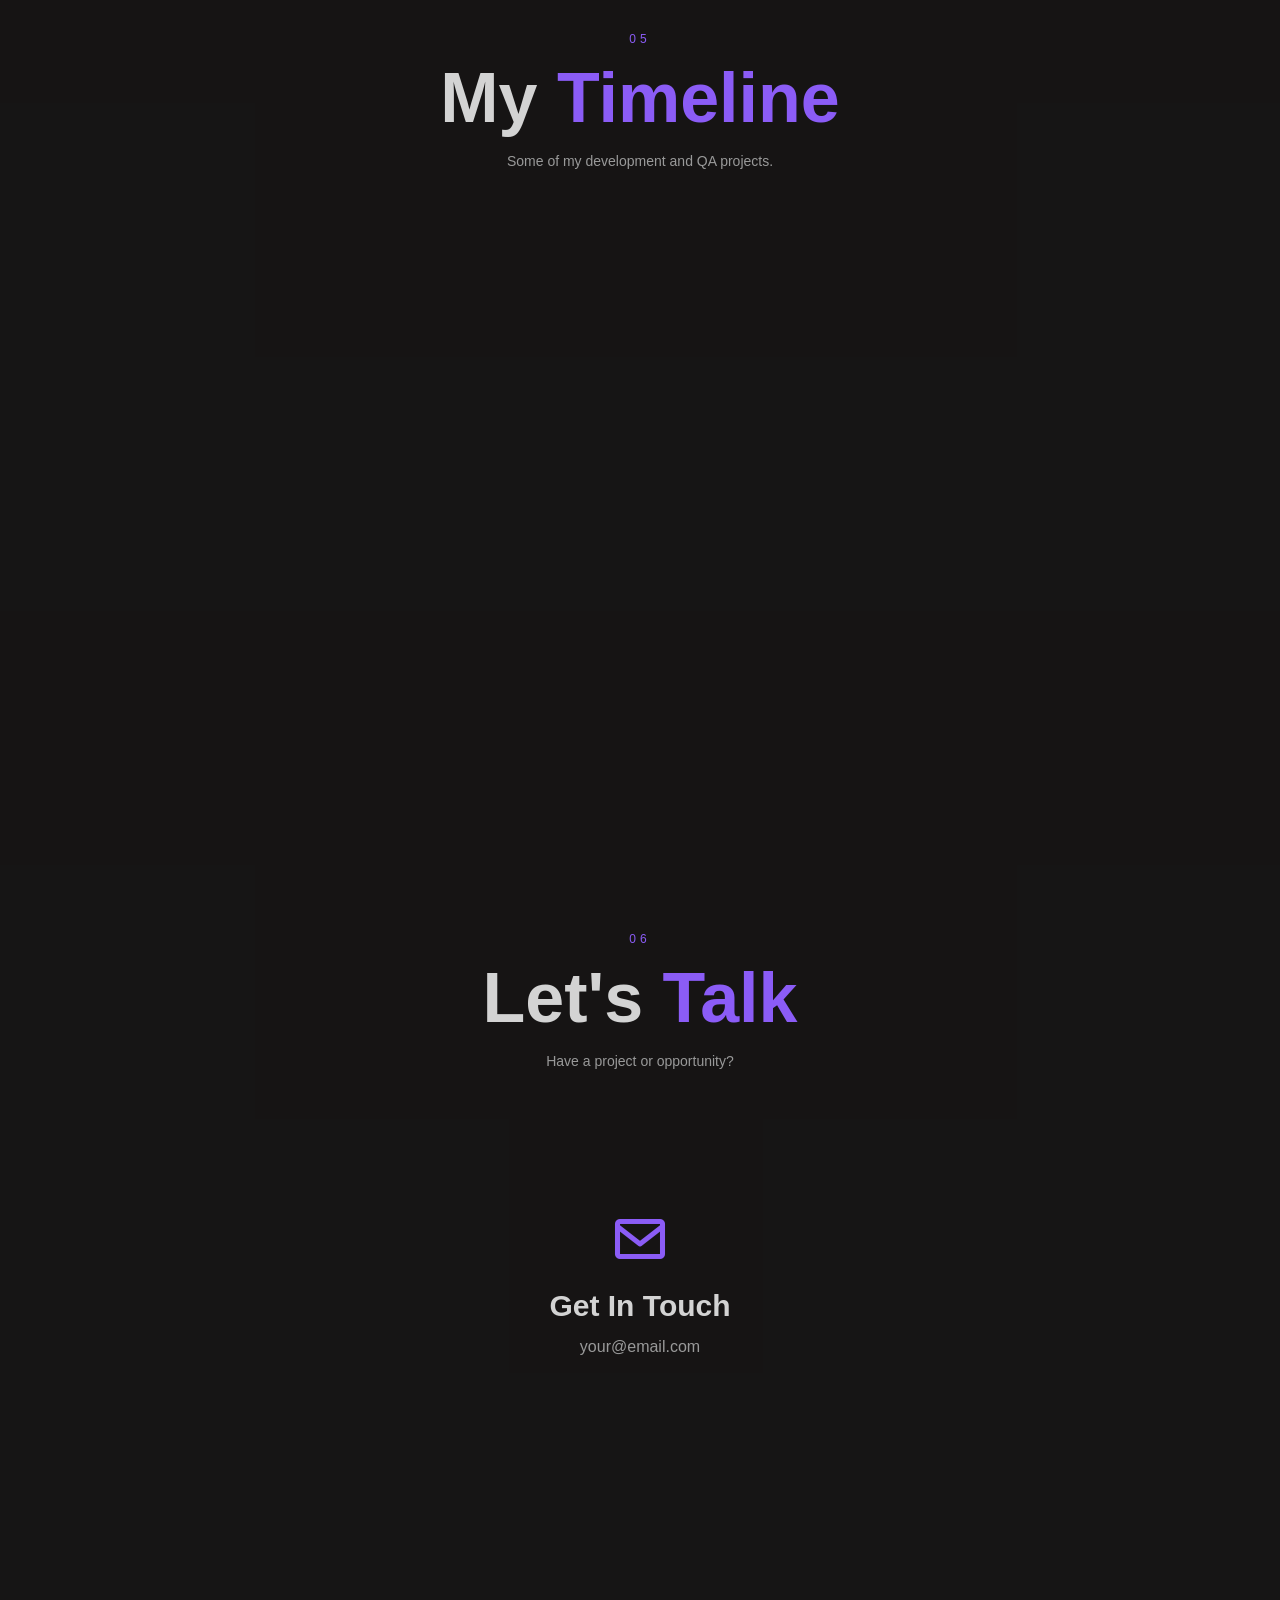
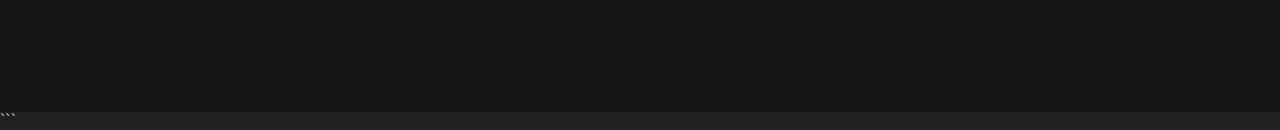
==== commit 6e94976c: "All Done" ====
--- a/Untitled-1.html
+++ b/Untitled-1.html
@@ -1,13 +1,12 @@
+```html
 <!DOCTYPE html>
 <html lang="en">
-
 <head>
     <meta charset="UTF-8">
     <meta name="viewport" content="width=device-width, initial-scale=1.0">
 
-    <title>Hedaia | Full Stack Developer & QA Engineer</title>
-
-    <!-- CSS -->
+    <title>Hedaia's Portfolio</title>
+
     <link rel="stylesheet" href="style.css">
 
     <!-- Boxicons -->
@@ -16,1487 +15,1541 @@
         rel="stylesheet"
     >
 
-    <!-- AOS Animation -->
-    <link
-        rel="stylesheet"
-        href="https://unpkg.com/aos@next/dist/aos.css"
-    >
+    <style>
+
+        /* =====================================================
+           GLOBAL
+        ===================================================== */
+
+        * {
+            margin: 0;
+            padding: 0;
+            box-sizing: border-box;
+        }
+
+        html {
+            scroll-behavior: smooth;
+        }
+
+        body {
+            font-family: Arial, Helvetica, sans-serif;
+            background: #222020;
+            color: lightgray;
+            overflow-x: hidden;
+        }
+
+        a {
+            text-decoration: none;
+        }
+
+        /* =====================================================
+           MAIN CONTAINER
+        ===================================================== */
+
+        .container {
+            position: relative;
+            width: 100%;
+            min-height: 100vh;
+            overflow: hidden;
+            /* background: #050505; */
+        }
+
+        /* =====================================================
+           GALAXY VIDEO BACKGROUND
+        ===================================================== */
+
+        .back-vid {
+            position: fixed;
+            inset: 0;
+
+            width: 100%;
+            height: 100%;
+
+            object-fit: cover;
+
+            z-index: -3;
+
+            opacity: 0.75;
+
+            pointer-events: none;
+        }
+
+        /* Dark layer over video */
+        .video-overlay {
+            position: fixed;
+            inset: 0;
+/* 
+            background:
+                linear-gradient(
+                    rgba(3, 3, 10, 0.55),
+                    rgba(3, 3, 10, 0.85)
+                ); */
+
+            z-index: -2;
+
+            pointer-events: none;
+        }
+
+        /* =====================================================
+           NAVBAR
+        ===================================================== */
+
+        nav {
+            position: fixed;
+
+            top: 20px;
+            left: 50%;
+
+            transform: translateX(-50%);
+
+            width: min(1200px, 92%);
+
+            padding: 15px 22px;
+
+            display: flex;
+            align-items: center;
+            justify-content: space-between;
+
+            border: 1px solid rgba(255,255,255,0.12);
+
+            border-radius: 18px;
+
+            background: rgba(5,5,10,0.55);
+
+            backdrop-filter: blur(15px);
+            -webkit-backdrop-filter: blur(15px);
+
+            z-index: 1000;
+
+            box-shadow:
+                0 10px 40px rgba(0,0,0,0.3);
+        }
+
+        /* LOGO */
+
+        .logo {
+            font-size: 28px;
+            font-weight: 800;
+            color: white;
+        }
+
+        .logo span {
+            color: #8b5cf6;
+        }
+
+        /* NAV LINKS */
+
+        .nav-links {
+            display: flex;
+            align-items: center;
+
+            gap: 28px;
+
+            list-style: none;
+        }
+
+        .nav-links a {
+            position: relative;
+
+            color: #aaa;
+
+            font-size: 14px;
+
+            transition: 0.3s ease;
+        }
+
+        .nav-links a::after {
+            content: "";
+
+            position: absolute;
+
+            left: 0;
+            bottom: -7px;
+
+            width: 0;
+            height: 2px;
+
+            background: #8b5cf6;
+
+            transition: 0.3s ease;
+        }
+
+        .nav-links a:hover,
+        .nav-links a.active {
+            color: white;
+        }
+
+        .nav-links a:hover::after,
+        .nav-links a.active::after {
+            width: 100%;
+        }
+
+        /* CONTACT BUTTON */
+
+        .contact-btn {
+            color: white;
+
+            padding: 11px 20px;
+
+            border-radius: 10px;
+
+            background:
+                linear-gradient(
+                    135deg,
+                    #7c3aed,
+                    #2563eb
+                );
+
+            transition: 0.3s ease;
+
+            font-size: 14px;
+            font-weight: 600;
+        }
+
+        .contact-btn:hover {
+            transform: translateY(-3px);
+
+            box-shadow:
+                0 8px 25px
+                rgba(124,58,237,0.45);
+        }
+
+        /* =====================================================
+           HERO
+        ===================================================== */
+
+        .hero {
+            position: relative;
+
+            min-height: 100vh;
+
+            width: 100%;
+
+            display: flex;
+
+            align-items: center;
+            justify-content: center;
+
+            text-align: center;
+
+            overflow: hidden;
+
+            padding:
+                150px 20px
+                100px;
+
+            /* GRID BACKGROUND */
+            background-color: rgba(5,5,5,0.15);
+
+            background-image:
+                linear-gradient(
+                    rgba(255,255,255,0.045) 1px,
+                    transparent 1px
+                ),
+                linear-gradient(
+                    90deg,
+                    rgba(255,255,255,0.045) 1px,
+                    transparent 1px
+                );
+
+            background-size: 50px 50px;
+        }
+
+        /* =====================================================
+           HERO RADIAL OVERLAY
+        ===================================================== */
+
+        .hero::before {
+            content: "";
+
+            position: absolute;
+
+            inset: 0;
+
+            background:
+                radial-gradient(
+                    circle at center,
+
+                    rgba(20,10,50,0.15)
+                    0%,
+
+                    rgba(5,5,10,0.3)
+                    35%,
+
+                    rgba(5,5,10,0.92)
+                    85%
+                );
+
+            z-index: 0;
+
+            pointer-events: none;
+        }
+
+        /* =====================================================
+           PURPLE GLOW
+        ===================================================== */
+
+        .hero::after {
+            content: "";
+
+            position: absolute;
+
+            width: 500px;
+            height: 500px;
+
+            left: 50%;
+            top: 50%;
+
+            transform:
+                translate(-50%, -50%);
+
+            background:
+                radial-gradient(
+                    circle,
+                    rgba(124,58,237,0.16),
+                    transparent 70%
+                );
+
+            filter: blur(20px);
+
+            z-index: 0;
+
+            pointer-events: none;
+        }
+
+        /* =====================================================
+           HERO CONTENT
+        ===================================================== */
+
+        .hero-content {
+            position: relative;
+
+            z-index: 5;
+
+            width: 100%;
+
+            max-width: 950px;
+
+            margin: auto;
+
+            padding-top: 30px;
+        }
+
+        /* =====================================================
+           SMALL TITLE
+        ===================================================== */
+
+        .small-title {
+            color: #a78bfa;
+
+            font-size: 14px;
+
+            letter-spacing: 5px;
+
+            text-transform: uppercase;
+
+            margin-bottom: 25px;
+
+            animation:
+                fadeUp 1s ease both;
+        }
+
+        /* =====================================================
+           MAIN TITLE
+        ===================================================== */
+
+        .hero h1 {
+            font-size:
+                clamp(
+                    55px,
+                    9vw,
+                    110px
+                );
+
+            line-height: 1;
+
+            font-weight: 800;
+
+            margin-bottom: 30px;
+
+            color: white;
+
+            animation:
+                fadeUp 1s ease 0.2s both;
+        }
+
+        .hero h1 span {
+            color: #8b5cf6;
+
+            text-shadow:
+                0 0 30px
+                rgba(139,92,246,0.35);
+        }
+
+        /* =====================================================
+           TYPING
+        ===================================================== */
+
+        .typing-container {
+            min-height: 65px;
+
+            margin-bottom: 30px;
+
+            animation:
+                fadeUp 1s ease 0.4s both;
+        }
+
+        .typing-text {
+            font-size:
+                clamp(
+                    25px,
+                    4vw,
+                    45px
+                );
+
+            font-weight: 600;
+
+            color: #d1d5db;
+        }
+
+        .typing-text span:first-child {
+            color: #8b5cf6;
+        }
+
+        .cursor {
+            display: inline-block;
+
+            width: 3px;
+            height: 42px;
+
+            background: #8b5cf6;
+
+            margin-left: 7px;
+
+            vertical-align: middle;
+
+            box-shadow:
+                0 0 10px
+                rgba(139,92,246,0.8);
+
+            animation:
+                blink 0.7s infinite;
+        }
+
+        /* =====================================================
+           DESCRIPTION
+        ===================================================== */
+
+        .hero-description {
+            max-width: 680px;
+
+            margin:
+                0 auto 40px;
+
+            color: #9ca3af;
+
+            font-size: 17px;
+
+            line-height: 1.8;
+
+            animation:
+                fadeUp 1s ease 0.6s both;
+        }
+
+        /* =====================================================
+           BUTTONS
+        ===================================================== */
+
+        .hero-buttons {
+            animation:
+                fadeUp 1s ease 0.8s both;
+        }
+
+        .btn {
+            display: inline-block;
+
+            padding: 15px 32px;
+
+            margin: 5px;
+
+            border-radius: 8px;
+
+            font-size: 15px;
+
+            font-weight: bold;
+
+            transition: 0.3s ease;
+        }
+
+        /* PRIMARY */
+
+        .primary-btn {
+            color: white;
+
+            background:
+                linear-gradient(
+                    135deg,
+                    #7c3aed,
+                    #5b21b6
+                );
+
+            box-shadow:
+                0 5px 25px
+                rgba(124,58,237,0.25);
+        }
+
+        .primary-btn:hover {
+            transform:
+                translateY(-4px);
+
+            box-shadow:
+                0 10px 35px
+                rgba(124,58,237,0.5);
+        }
+
+        /* SECONDARY */
+
+        .secondary-btn {
+            color: white;
+
+            border:
+                1px solid
+                rgba(255,255,255,0.15);
+
+            background:
+                rgba(255,255,255,0.03);
+
+            backdrop-filter:
+                blur(10px);
+        }
+
+        .secondary-btn:hover {
+            border-color:
+                #8b5cf6;
+
+            color:
+                #a78bfa;
+
+            transform:
+                translateY(-4px);
+
+            box-shadow:
+                0 10px 30px
+                rgba(139,92,246,0.15);
+        }
+
+        /* =====================================================
+           SOCIAL LINKS
+        ===================================================== */
+
+        .social-links {
+            margin-top: 45px;
+
+            animation:
+                fadeUp 1s ease 1s both;
+        }
+
+        .social-links a {
+            display: inline-flex;
+
+            align-items: center;
+            gap: 6px;
+
+            margin: 0 12px;
+
+            color: #777;
+
+            font-size: 14px;
+
+            transition: 0.3s ease;
+        }
+
+        .social-links a:hover {
+            color: #a78bfa;
+
+            transform:
+                translateY(-3px);
+        }
+
+        /* =====================================================
+           DECORATIVE SQUARES
+        ===================================================== */
+
+        .square {
+            position: absolute;
+
+            border:
+                1px solid
+                rgba(139,92,246,0.25);
+
+            z-index: 2;
+
+            pointer-events: none;
+        }
+
+        .square-1 {
+            width: 120px;
+            height: 120px;
+
+            top: 18%;
+            left: 8%;
+
+            transform:
+                rotate(15deg);
+
+            animation:
+                floating1 5s ease-in-out infinite;
+        }
+
+        .square-2 {
+            width: 80px;
+            height: 80px;
+
+            bottom: 20%;
+            right: 10%;
+
+            transform:
+                rotate(25deg);
+
+            border-color:
+                rgba(6,182,212,0.25);
+
+            animation:
+                floating2 6s ease-in-out infinite;
+        }
+
+        .square-3 {
+            width: 35px;
+            height: 35px;
+
+            top: 30%;
+            right: 20%;
+
+            border-color:
+                rgba(6,182,212,0.35);
+
+            transform:
+                rotate(45deg);
+
+            animation:
+                floating3 4s ease-in-out infinite;
+        }
+
+        /* =====================================================
+           SCROLL DOWN
+        ===================================================== */
+
+        .scroll-down {
+            position: absolute;
+
+            bottom: 30px;
+
+            left: 50%;
+
+            transform:
+                translateX(-50%);
+
+            color: #777;
+
+            font-size: 10px;
+
+            letter-spacing: 4px;
+
+            text-transform: uppercase;
+
+            z-index: 10;
+        }
+
+        .scroll-line {
+            display: block;
+
+            width: 1px;
+
+            height: 40px;
+
+            background:
+                linear-gradient(
+                    to bottom,
+                    #8b5cf6,
+                    transparent
+                );
+
+            margin:
+                12px auto 0;
+
+            animation:
+                scrollAnimation 2s infinite;
+        }
+
+        /* =====================================================
+           ANIMATIONS
+        ===================================================== */
+
+        @keyframes fadeUp {
+
+            from {
+                opacity: 0;
+
+                transform:
+                    translateY(30px);
+            }
+
+            to {
+                opacity: 1;
+
+                transform:
+                    translateY(0);
+            }
+        }
+
+        @keyframes blink {
+
+            0%,
+            50% {
+                opacity: 1;
+            }
+
+            51%,
+            100% {
+                opacity: 0;
+            }
+        }
+
+        @keyframes floating1 {
+
+            0%,
+            100% {
+                transform:
+                    translateY(0)
+                    rotate(15deg);
+            }
+
+            50% {
+                transform:
+                    translateY(-20px)
+                    rotate(25deg);
+            }
+        }
+
+        @keyframes floating2 {
+
+            0%,
+            100% {
+                transform:
+                    translateY(0)
+                    rotate(25deg);
+            }
+
+            50% {
+                transform:
+                    translateY(-25px)
+                    rotate(45deg);
+            }
+        }
+
+        @keyframes floating3 {
+
+            0%,
+            100% {
+                transform:
+                    translateY(0)
+                    rotate(45deg);
+            }
+
+            50% {
+                transform:
+                    translateY(-15px)
+                    rotate(90deg);
+            }
+        }
+
+        @keyframes scrollAnimation {
+
+            0% {
+                height: 10px;
+                opacity: 0.2;
+            }
+
+            50% {
+                height: 40px;
+                opacity: 1;
+            }
+
+            100% {
+                height: 10px;
+                opacity: 0.2;
+            }
+        }
+
+        /* =====================================================
+           RESPONSIVE
+        ===================================================== */
+
+        @media (max-width: 900px) {
+
+            nav {
+                width: 94%;
+            }
+
+            .nav-links {
+                gap: 16px;
+            }
+
+            .nav-links a {
+                font-size: 13px;
+            }
+
+            .contact-btn {
+                padding:
+                    10px 14px;
+            }
+        }
+
+        @media (max-width: 700px) {
+
+            nav {
+                padding:
+                    13px 16px;
+            }
+
+            .nav-links {
+                display: none;
+            }
+
+            .hero {
+                padding:
+                    130px 20px
+                    80px;
+
+                background-size:
+                    35px 35px;
+            }
+
+            .hero h1 {
+                font-size: 55px;
+            }
+
+            .typing-text {
+                font-size: 26px;
+            }
+
+            .cursor {
+                height: 28px;
+            }
+
+            .hero-description {
+                font-size: 15px;
+            }
+
+            .square-1 {
+                left: -50px;
+            }
+
+            .square-2 {
+                right: -30px;
+            }
+
+            .square-3 {
+                right: 5%;
+            }
+
+            .scroll-down {
+                display: none;
+            }
+        }
+
+        @media (max-width: 480px) {
+
+            .logo {
+                font-size: 24px;
+            }
+
+            .contact-btn {
+                padding:
+                    9px 13px;
+
+                font-size: 12px;
+            }
+
+            .hero h1 {
+                font-size: 48px;
+            }
+
+            .typing-text {
+                font-size: 23px;
+            }
+
+            .hero-description {
+                font-size: 14px;
+                line-height: 1.7;
+            }
+
+            .btn {
+                width: 90%;
+
+                margin:
+                    6px auto;
+            }
+
+            .social-links a {
+                margin:
+                    0 7px;
+            }
+
+            .back-vid {
+                opacity: 0.55;
+            }
+        }
+
+        /* =====================================================
+           REDUCED MOTION
+        ===================================================== */
+
+        @media (prefers-reduced-motion: reduce) {
+
+            *,
+            *::before,
+            *::after {
+                animation-duration:
+                    0.01ms !important;
+
+                animation-iteration-count:
+                    1 !important;
+
+                scroll-behavior:
+                    auto !important;
+            }
+        }
+
+    </style>
 </head>
 
 <body>
 
-<!-- =========================================================
-     BACKGROUND
-========================================================= -->
-
-<div class="background">
-
-    <video class="back-vid" autoplay muted loop playsinline>
-        <source src="videos/galaxy.mp4" type="video/mp4">
-    </video>
-
-    <div class="video-overlay"></div>
-
-</div>
-
-
-<!-- =========================================================
-     NAVBAR
-========================================================= -->
-
-<header>
-
-    <nav>
-
-        <div class="logo">
-            H<span>.</span>
-        </div>
-
-        <ul class="nav-links">
-
-            <li>
-                <a href="#home" class="active">Home</a>
-            </li>
-
-            <li>
-                <a href="#about">About</a>
-            </li>
-
-            <li>
-                <a href="#skills">Skills</a>
-            </li>
-
-            <li>
-                <a href="#services">Services</a>
-            </li>
-
-            <li>
-                <a href="#projects">Projects</a>
-            </li>
-
-            <li>
-                <a href="#timeline">Timeline</a>
-            </li>
-
-        </ul>
-
-        <a href="#contact" class="contact-btn">
-            Let's Talk
-        </a>
-
-    </nav>
-
-</header>
-
-
-<main>
-
-
-<!-- =========================================================
-     HOME
-========================================================= -->
-
-<section class="hero section" id="home">
-
-    <!-- Decorative squares -->
-
-    <div class="square square-1"></div>
-    <div class="square square-2"></div>
-    <div class="square square-3"></div>
-    <div class="square square-4"></div>
-
-    <div
-        class="hero-content"
-        data-aos="fade-up"
-        data-aos-duration="1000"
-    >
-
-        <div class="small-title">
-            Welcome to my portfolio
-        </div>
-
-        <h1>
-            I'm <span>Hedaia.</span>
-        </h1>
-
-        <div class="typing-container">
-
-            <div class="typing-text">
-
-                <span id="typing"></span>
-
-                <span class="cursor"></span>
-
+    <div class="container">
+
+        <!-- =================================================
+             GALAXY VIDEO
+        ================================================== -->
+
+        <video
+            class="back-vid"
+            autoplay
+            loop
+            muted
+            playsinline
+        >
+            <source
+                src="videos/galaxy.mp4"
+                type="video/mp4"
+            >
+        </video>
+
+        <!-- Dark overlay -->
+        <div class="video-overlay"></div>
+
+
+        <!-- =================================================
+             NAVBAR
+        ================================================== -->
+
+        <nav>
+
+            <div class="logo">
+                H<span>.</span>
             </div>
 
-        </div>
-
-        <p class="hero-description">
-
-            I build modern, scalable web applications and
-            ensure high-quality software through professional
-            testing, automation, and quality assurance.
-
-        </p>
-
-        <div class="hero-buttons">
-
-            <a href="#projects" class="btn primary-btn">
-                View My Work
-            </a>
-
-            <a href="#contact" class="btn secondary-btn">
+            <ul class="nav-links">
+
+                <li>
+                    <a
+                        href="#home"
+                        class="active"
+                    >
+                        Home
+                    </a>
+                </li>
+
+                <li>
+                    <a href="#about">
+                        About
+                    </a>
+                </li>
+
+                <li>
+                    <a href="#skills">
+                        Skills
+                    </a>
+                </li>
+
+                <li>
+                    <a href="#services">
+                        Services
+                    </a>
+                </li>
+
+                <li>
+                    <a href="#projects">
+                        Projects
+                    </a>
+                </li>
+
+                <li>
+                    <a href="#timeline">
+                        Timeline
+                    </a>
+                </li>
+
+            </ul>
+
+            <a
+                href="#contact"
+                class="contact-btn"
+            >
                 Let's Talk
             </a>
 
-        </div>
-
-
-        <div class="social-links">
-
-            <a
-                href="#"
-                aria-label="GitHub"
-                title="GitHub"
-            >
-                <i class="bx bxl-github"></i>
-            </a>
-
-            <a
-                href="#"
-                aria-label="LinkedIn"
-                title="LinkedIn"
-            >
-                <i class="bx bxl-linkedin"></i>
-            </a>
-
-            <a
-                href="mailto:your@email.com"
-                aria-label="Email"
-                title="Email"
-            >
-                <i class="bx bx-envelope"></i>
-            </a>
-
-        </div>
-
-    </div>
-
-
-    <div class="scroll-down">
-
-        Scroll
-
-        <span class="scroll-line"></span>
-
-    </div>
-
-</section>
-
-
-<!-- =========================================================
-     ABOUT
-========================================================= -->
-
-<section class="section about-section" id="about">
-
-    <div class="section-title" data-aos="fade-up">
-
-        <span>01</span>
-
-        <h2>
-            About <strong>Me</strong>
-        </h2>
-
-        <p>
-            Get to know me and my professional journey.
-        </p>
-
-    </div>
-
-
-    <div class="about-container">
-
-        <div
-            class="about-box"
-            data-aos="fade-right"
+        </nav>
+
+
+        <!-- =================================================
+             HERO
+        ================================================== -->
+
+        <section
+            class="hero"
+            id="home"
         >
 
-            <div class="about-number">
-                01
-            </div>
-
-            <h3>
-                Who I Am
-            </h3>
-
-            <p>
-
-                I'm Hedaia, a Computer Engineering graduate
-                passionate about software development,
-                quality assurance, and technology.
-
-                <br><br>
-
-                I enjoy transforming ideas into functional,
-                modern, and user-friendly digital solutions.
-
-            </p>
-
-        </div>
-
-
-        <div
-            class="about-box"
-            data-aos="fade-left"
-        >
-
-            <div class="about-number">
-                02
-            </div>
-
-            <h3>
-                What I Do
-            </h3>
-
-            <p>
-
-                I work across both software development and
-                quality assurance.
-
-                <br><br>
-
-                My experience includes building web applications,
-                testing software, finding bugs, writing test cases,
-                automation, and improving application quality.
-
-            </p>
-
-        </div>
-
-    </div>
-
-
-    <div
-        class="about-stats"
-        data-aos="fade-up"
-    >
-
-        <div class="stat">
-
-            <strong>10+</strong>
-
-            <span>
-                Projects
-            </span>
-
-        </div>
-
-
-        <div class="stat">
-
-            <strong>20+</strong>
-
-            <span>
-                Technologies
-            </span>
-
-        </div>
-
-
-        <div class="stat">
-
-            <strong>100+</strong>
-
-            <span>
-                Test Cases
-            </span>
-
-        </div>
-
-
-        <div class="stat">
-
-            <strong>∞</strong>
-
-            <span>
-                Curiosity
-            </span>
-
-        </div>
-
-    </div>
-
-</section>
-
-
-<!-- =========================================================
-     SKILLS
-========================================================= -->
-
-<section class="section skills-section" id="skills">
-
-    <div class="section-title" data-aos="fade-up">
-
-        <span>02</span>
-
-        <h2>
-            My <strong>Skills</strong>
-        </h2>
-
-        <p>
-            Technologies and tools I work with.
-        </p>
-
-    </div>
-
-
-    <div class="skills-container">
-
-
-        <!-- FRONTEND -->
-
-        <div
-            class="skills-box"
-            data-aos="fade-up"
-        >
-
-            <div class="skill-icon">
-                <i class="bx bx-code-alt"></i>
-            </div>
-
-            <h3>
-                Frontend
-            </h3>
-
-            <div class="skill">
-
-                <div class="skill-info">
-                    <span>HTML</span>
-                    <span>95%</span>
+            <!-- Decorative squares -->
+
+            <div
+                class="square square-1"
+            ></div>
+
+            <div
+                class="square square-2"
+            ></div>
+
+            <div
+                class="square square-3"
+            ></div>
+
+
+            <!-- Main content -->
+
+            <div class="hero-content">
+
+                <div class="small-title">
+                    Welcome to my portfolio
                 </div>
 
-                <div class="skill-bar">
-                    <span style="width:95%"></span>
+
+                <h1>
+                    I'm
+                    <span>Hedaia.</span>
+                </h1>
+
+
+                <!-- Typing -->
+
+                <div
+                    class="typing-container"
+                >
+
+                    <div
+                        class="typing-text"
+                    >
+
+                        <span
+                            id="typing"
+                        ></span>
+
+                        <span
+                            class="cursor"
+                        ></span>
+
+                    </div>
+
                 </div>
 
-            </div>
-
-
-            <div class="skill">
-
-                <div class="skill-info">
-                    <span>CSS</span>
-                    <span>90%</span>
+
+                <!-- Description -->
+
+                <p
+                    class="hero-description"
+                >
+                    I build modern, scalable
+                    web applications and ensure
+                    high-quality software through
+                    professional testing,
+                    automation, and quality
+                    assurance.
+                </p>
+
+
+                <!-- Buttons -->
+
+                <div
+                    class="hero-buttons"
+                >
+
+                    <a
+                        href="#projects"
+                        class="btn primary-btn"
+                    >
+                        View My Work
+                    </a>
+
+                    <a
+                        href="#contact"
+                        class="btn secondary-btn"
+                    >
+                        Let's Talk
+                    </a>
+
                 </div>
 
-                <div class="skill-bar">
-                    <span style="width:90%"></span>
-                </div>
-
-            </div>
-
-
-            <div class="skill">
-
-                <div class="skill-info">
-                    <span>JavaScript</span>
-                    <span>85%</span>
-                </div>
-
-                <div class="skill-bar">
-                    <span style="width:85%"></span>
-                </div>
-
-            </div>
-
-
-            <div class="skill">
-
-                <div class="skill-info">
-                    <span>React</span>
-                    <span>80%</span>
-                </div>
-
-                <div class="skill-bar">
-                    <span style="width:80%"></span>
-                </div>
-
-            </div>
-
-        </div>
-
-
-        <!-- BACKEND -->
-
-        <div
-            class="skills-box"
-            data-aos="fade-up"
-            data-aos-delay="150"
-        >
-
-            <div class="skill-icon">
-                <i class="bx bx-server"></i>
-            </div>
-
-            <h3>
-                Backend
-            </h3>
-
-
-            <div class="skill">
-
-                <div class="skill-info">
-                    <span>Node.js</span>
-                    <span>85%</span>
-                </div>
-
-                <div class="skill-bar">
-                    <span style="width:85%"></span>
-                </div>
-
-            </div>
-
-
-            <div class="skill">
-
-                <div class="skill-info">
-                    <span>Express.js</span>
-                    <span>80%</span>
-                </div>
-
-                <div class="skill-bar">
-                    <span style="width:80%"></span>
-                </div>
-
-            </div>
-
-
-            <div class="skill">
-
-                <div class="skill-info">
-                    <span>REST API</span>
-                    <span>85%</span>
-                </div>
-
-                <div class="skill-bar">
-                    <span style="width:85%"></span>
-                </div>
-
-            </div>
-
-
-            <div class="skill">
-
-                <div class="skill-info">
-                    <span>SQL</span>
-                    <span>80%</span>
-                </div>
-
-                <div class="skill-bar">
-                    <span style="width:80%"></span>
-                </div>
-
-            </div>
-
-        </div>
-
-
-        <!-- QA -->
-
-        <div
-            class="skills-box"
-            data-aos="fade-up"
-            data-aos-delay="300"
-        >
-
-            <div class="skill-icon">
-                <i class="bx bx-check-shield"></i>
-            </div>
-
-            <h3>
-                QA & Testing
-            </h3>
-
-
-            <div class="skill">
-
-                <div class="skill-info">
-                    <span>Manual Testing</span>
-                    <span>95%</span>
-                </div>
-
-                <div class="skill-bar">
-                    <span style="width:95%"></span>
-                </div>
-
-            </div>
-
-
-            <div class="skill">
-
-                <div class="skill-info">
-                    <span>Test Cases</span>
-                    <span>95%</span>
-                </div>
-
-                <div class="skill-bar">
-                    <span style="width:95%"></span>
-                </div>
-
-            </div>
-
-
-            <div class="skill">
-
-                <div class="skill-info">
-                    <span>API Testing</span>
-                    <span>85%</span>
-                </div>
-
-                <div class="skill-bar">
-                    <span style="width:85%"></span>
-                </div>
-
-            </div>
-
-
-            <div class="skill">
-
-                <div class="skill-info">
-                    <span>Automation</span>
-                    <span>75%</span>
-                </div>
-
-                <div class="skill-bar">
-                    <span style="width:75%"></span>
-                </div>
-
-            </div>
-
-        </div>
-
-
-        <!-- TOOLS -->
-
-        <div
-            class="skills-box"
-            data-aos="fade-up"
-            data-aos-delay="450"
-        >
-
-            <div class="skill-icon">
-                <i class="bx bx-wrench"></i>
-            </div>
-
-            <h3>
-                Tools
-            </h3>
-
-
-            <div class="tools-list">
-
-                <span>
-                    Git
-                </span>
-
-                <span>
-                    GitHub
-                </span>
-
-                <span>
-                    Postman
-                </span>
-
-                <span>
-                    Selenium
-                </span>
-
-                <span>
-                    Jira
-                </span>
-
-                <span>
-                    VS Code
-                </span>
-
-                <span>
-                    MySQL
-                </span>
-
-                <span>
-                    MongoDB
-                </span>
-
-            </div>
-
-        </div>
-
-    </div>
-
-</section>
-
-
-<!-- =========================================================
-     SERVICES
-========================================================= -->
-
-<section class="section services-section" id="services">
-
-    <div class="section-title" data-aos="fade-up">
-
-        <span>03</span>
-
-        <h2>
-            My <strong>Services</strong>
-        </h2>
-
-        <p>
-            How I can help bring your ideas to life.
-        </p>
-
-    </div>
-
-
-    <div class="services-container">
-
-
-        <div
-            class="service-card"
-            data-aos="fade-up"
-        >
-
-            <div class="service-number">
-                01
-            </div>
-
-            <div class="service-icon">
-                <i class="bx bx-code-curly"></i>
-            </div>
-
-            <h3>
-                Full Stack Development
-            </h3>
-
-            <p>
-
-                Building complete web applications with
-                modern frontend and backend technologies.
-
-            </p>
-
-            <a href="#contact">
-                Learn More
-                <i class="bx bx-right-arrow-alt"></i>
-            </a>
-
-        </div>
-
-
-        <div
-            class="service-card"
-            data-aos="fade-up"
-            data-aos-delay="150"
-        >
-
-            <div class="service-number">
-                02
-            </div>
-
-            <div class="service-icon">
-                <i class="bx bx-test-tube"></i>
-            </div>
-
-            <h3>
-                Software Testing
-            </h3>
-
-            <p>
-
-                Manual and automated testing to identify
-                defects and improve software reliability.
-
-            </p>
-
-            <a href="#contact">
-                Learn More
-                <i class="bx bx-right-arrow-alt"></i>
-            </a>
-
-        </div>
-
-
-        <div
-            class="service-card"
-            data-aos="fade-up"
-            data-aos-delay="300"
-        >
-
-            <div class="service-number">
-                03
-            </div>
-
-            <div class="service-icon">
-                <i class="bx bx-bug"></i>
-            </div>
-
-            <h3>
-                Quality Assurance
-            </h3>
-
-            <p>
-
-                Designing test strategies, test cases,
-                bug reports, and quality processes.
-
-            </p>
-
-            <a href="#contact">
-                Learn More
-                <i class="bx bx-right-arrow-alt"></i>
-            </a>
-
-        </div>
-
-
-        <div
-            class="service-card"
-            data-aos="fade-up"
-            data-aos-delay="450"
-        >
-
-            <div class="service-number">
-                04
-            </div>
-
-            <div class="service-icon">
-                <i class="bx bx-data"></i>
-            </div>
-
-            <h3>
-                API & Database
-            </h3>
-
-            <p>
-
-                Developing and testing APIs while working
-                with SQL and NoSQL databases.
-
-            </p>
-
-            <a href="#contact">
-                Learn More
-                <i class="bx bx-right-arrow-alt"></i>
-            </a>
-
-        </div>
-
-    </div>
-
-</section>
-
-
-<!-- =========================================================
-     PROJECTS
-========================================================= -->
-
-<section class="section projects-section" id="projects">
-
-    <div class="section-title" data-aos="fade-up">
-
-        <span>04</span>
-
-        <h2>
-            Featured <strong>Projects</strong>
-        </h2>
-
-        <p>
-            Some of my development and QA work.
-        </p>
-
-    </div>
-
-
-    <div class="projects-container">
-
-
-        <!-- PROJECT 1 -->
-
-        <article
-            class="project-card"
-            data-aos="fade-up"
-        >
-
-            <div class="project-image project-one">
-
-                <div class="project-overlay">
-
-                    <span>
-                        Full Stack
-                    </span>
-
-                </div>
-
-            </div>
-
-            <div class="project-content">
-
-                <div class="project-category">
-                    WEB APPLICATION
-                </div>
-
-                <h3>
-                    E-Commerce Platform
-                </h3>
-
-                <p>
-
-                    A modern e-commerce platform with
-                    authentication, product management,
-                    shopping cart, and checkout functionality.
-
-                </p>
-
-                <div class="project-tech">
-
-                    <span>HTML</span>
-                    <span>CSS</span>
-                    <span>JavaScript</span>
-                    <span>Node.js</span>
-
-                </div>
-
-                <div class="project-links">
+
+                <!-- Social -->
+
+                <div
+                    class="social-links"
+                >
 
                     <a href="#">
-                        <i class="bx bx-link-external"></i>
-                        Live Demo
-                    </a>
-
-                    <a href="#">
-                        <i class="bx bxl-github"></i>
+                        <i
+                            class="bx bxl-github"
+                        ></i>
                         GitHub
                     </a>
 
+                    <a href="#">
+                        <i
+                            class="bx bxl-linkedin-square"
+                        ></i>
+                        LinkedIn
+                    </a>
+
+                    <a href="mailto:your@email.com">
+                        <i
+                            class="bx bx-envelope"
+                        ></i>
+                        Email
+                    </a>
+
                 </div>
 
             </div>
 
-        </article>
-
-
-        <!-- PROJECT 2 -->
-
-        <article
-            class="project-card"
-            data-aos="fade-up"
-            data-aos-delay="150"
-        >
-
-            <div class="project-image project-two">
-
-                <div class="project-overlay">
-
-                    <span>
-                        QA
-                    </span>
-
-                </div>
+
+            <!-- Scroll -->
+
+            <div class="scroll-down">
+
+                Scroll
+
+                <span
+                    class="scroll-line"
+                ></span>
 
             </div>
 
-            <div class="project-content">
-
-                <div class="project-category">
-                    SOFTWARE TESTING
-                </div>
+        </section>
+
+
+        
+
+        <!-- =====================================================
+             ABOUT SECTION
+        ====================================================== -->
+
+        <section class="about" id="about">
+
+            <div class="section-title">
+
+                <span class="section-number">
+                    01
+                </span>
+
+                <h2>
+                    About <span>Me</span>
+                </h2>
+
+                <p>
+                    Get to know me and what I do.
+                </p>
+
+            </div>
+
+
+            <div class="about-container">
+
+            </div>
+
+        </section>
+
+
+<!-- ====================================================
+        SKILLS 
+    ====================================================== -->
+   
+
+        <section class="skills" id="skills">
+
+            <div class="section-title">
+
+                <span class="section-number">
+                    02
+                </span>
+
+                <h2>
+                    My <span>Skills</span>
+                </h2>
+
+                <p>
+                    Get to know me and what I do.
+                </p>
+
+            </div>
+
+
+            <div class="about-container">
+
+            </div>
+
+        </section>
+
+
+
+
+        
+<!-- ====================================================
+        Services 
+    ====================================================== -->
+   
+
+        <section class="services" id="services">
+
+            <div class="section-title">
+
+                <span class="section-number">
+                    03
+                </span>
+
+                <h2>
+                    My <span>Services</span>
+                </h2>
+
+                <p>
+                    Get to know me and what I do.
+                </p>
+
+            </div>
+
+
+            <div class="about-container">
+
+            </div>
+
+        </section>
+        <!-- =====================================================
+             PROJECTS SECTION
+        ====================================================== -->
+
+        <section class="section" id="projects">
+
+            <div class="section-title">
+
+                <span class="section-number">
+                    04
+                </span>
+
+                <h2>
+                    My <span>Projects</span>
+                </h2>
+
+                <p>
+                    Some of my development and QA projects.
+                </p>
+
+            </div>
+
+
+            <div class="placeholder">
+
+                <i class="bx bx-code-alt"></i>
 
                 <h3>
-                    QA Testing Project
+                    Projects Coming Soon
                 </h3>
 
+            </div>
+
+        </section>
+
+   <!-- =====================================================
+             Timeline SECTION
+        ====================================================== -->
+
+        <section class="section" id="timeline">
+
+            <div class="section-title">
+
+                <span class="section-number">
+                    05
+                </span>
+
+                <h2>
+                    My <span>Timeline</span>
+                </h2>
+
                 <p>
-
-                    Complete software testing project including
-                    test cases, bug reports, severity,
-                    priority, regression testing, and QA documentation.
-
+                    Some of my development and QA projects.
                 </p>
 
-                <div class="project-tech">
-
-                    <span>Jira</span>
-                    <span>Postman</span>
-                    <span>Test Cases</span>
-                    <span>API Testing</span>
-
-                </div>
-
-                <div class="project-links">
-
-                    <a href="#">
-                        <i class="bx bx-file"></i>
-                        Case Study
-                    </a>
-
-                    <a href="#">
-                        <i class="bx bxl-github"></i>
-                        GitHub
-                    </a>
-
-                </div>
-
             </div>
 
-        </article>
-
-
-        <!-- PROJECT 3 -->
-
-        <article
-            class="project-card"
-            data-aos="fade-up"
-            data-aos-delay="300"
-        >
-
-            <div class="project-image project-three">
-
-                <div class="project-overlay">
-
-                    <span>
-                        Automation
-                    </span>
-
-                </div>
+
+
+        </section>
+
+
+        <!-- =====================================================
+             CONTACT SECTION
+        ====================================================== -->
+
+        <section class="section" id="contact">
+
+            <div class="section-title">
+
+                <span class="section-number">
+                    06
+                </span>
+
+                <h2>
+                    Let's <span>Talk</span>
+                </h2>
+
+                <p>
+                    Have a project or opportunity?
+                </p>
 
             </div>
 
-            <div class="project-content">
-
-                <div class="project-category">
-                    TEST AUTOMATION
-                </div>
+
+            <div class="placeholder">
+
+                <i class="bx bx-envelope"></i>
 
                 <h3>
-                    Automated Testing Suite
+                    Get In Touch
                 </h3>
 
                 <p>
-
-                    Automated test scenarios designed to
-                    validate web application functionality
-                    and reduce repetitive manual testing.
-
+                    your@email.com
                 </p>
 
-                <div class="project-tech">
-
-                    <span>Selenium</span>
-                    <span>JavaScript</span>
-                    <span>API</span>
-                    <span>Automation</span>
-
-                </div>
-
-                <div class="project-links">
-
-                    <a href="#">
-                        <i class="bx bx-file"></i>
-                        Case Study
-                    </a>
-
-                    <a href="#">
-                        <i class="bx bxl-github"></i>
-                        GitHub
-                    </a>
-
-                </div>
-
             </div>
 
-        </article>
-
-
-        <!-- PROJECT 4 -->
-
-        <article
-            class="project-card"
-            data-aos="fade-up"
-            data-aos-delay="450"
-        >
-
-            <div class="project-image project-four">
-
-                <div class="project-overlay">
-
-                    <span>
-                        Dashboard
-                    </span>
-
-                </div>
-
-            </div>
-
-            <div class="project-content">
-
-                <div class="project-category">
-                    WEB DEVELOPMENT
-                </div>
-
-                <h3>
-                    Admin Dashboard
-                </h3>
-
-                <p>
-
-                    Responsive dashboard for managing users,
-                    analytics, products, and application data.
-
-                </p>
-
-                <div class="project-tech">
-
-                    <span>JavaScript</span>
-                    <span>API</span>
-                    <span>SQL</span>
-                    <span>CSS</span>
-
-                </div>
-
-                <div class="project-links">
-
-                    <a href="#">
-                        <i class="bx bx-link-external"></i>
-                        Live Demo
-                    </a>
-
-                    <a href="#">
-                        <i class="bx bxl-github"></i>
-                        GitHub
-                    </a>
-
-                </div>
-
-            </div>
-
-        </article>
+        </section>
+
 
     </div>
 
-</section>
-
-
-<!-- =========================================================
-     TIMELINE
-========================================================= -->
-
-<section class="section timeline-section" id="timeline">
-
-    <div class="section-title" data-aos="fade-up">
-
-        <span>05</span>
-
-        <h2>
-            My <strong>Journey</strong>
-        </h2>
-
-        <p>
-            Education, experience and professional growth.
-        </p>
-
-    </div>
-
-
-    <div class="timeline">
-
-
-        <div
-            class="timeline-item left"
-            data-aos="fade-right"
-        >
-
-            <div class="timeline-dot"></div>
-
-            <div class="timeline-content">
-
-                <span class="timeline-date">
-                    2020 — 2024
-                </span>
-
-                <h3>
-                    Computer Engineering
-                </h3>
-
-                <h4>
-                    University
-                </h4>
-
-                <p>
-
-                    Studied computer engineering with a focus
-                    on programming, software engineering,
-                    databases, networking, and computer systems.
-
-                </p>
-
-            </div>
-
-        </div>
-
-
-        <div
-            class="timeline-item right"
-            data-aos="fade-left"
-        >
-
-            <div class="timeline-dot"></div>
-
-            <div class="timeline-content">
-
-                <span class="timeline-date">
-                    2023
-                </span>
-
-                <h3>
-                    Web Development
-                </h3>
-
-                <h4>
-                    Development Journey
-                </h4>
-
-                <p>
-
-                    Started developing modern websites and
-                    web applications using frontend and backend
-                    technologies.
-
-                </p>
-
-            </div>
-
-        </div>
-
-
-        <div
-            class="timeline-item left"
-            data-aos="fade-right"
-        >
-
-            <div class="timeline-dot"></div>
-
-            <div class="timeline-content">
-
-                <span class="timeline-date">
-                    2024
-                </span>
-
-                <h3>
-                    Software Testing
-                </h3>
-
-                <h4>
-                    QA Journey
-                </h4>
-
-                <p>
-
-                    Expanded into software quality assurance,
-                    manual testing, test case design,
-                    bug reporting, and API testing.
-
-                </p>
-
-            </div>
-
-        </div>
-
-
-        <div
-            class="timeline-item right"
-            data-aos="fade-left"
-        >
-
-            <div class="timeline-dot"></div>
-
-            <div class="timeline-content">
-
-                <span class="timeline-date">
-                    2025 — Present
-                </span>
-
-                <h3>
-                    Full Stack & QA
-                </h3>
-
-                <h4>
-                    Professional Development
-                </h4>
-
-                <p>
-
-                    Combining software development and quality
-                    assurance to build reliable, scalable,
-                    and high-quality digital products.
-
-                </p>
-
-            </div>
-
-        </div>
-
-    </div>
-
-</section>
-
-
-<!-- =========================================================
-     CONTACT
-========================================================= -->
-
-<section class="section contact-section" id="contact">
-
-    <div class="section-title" data-aos="fade-up">
-
-        <span>06</span>
-
-        <h2>
-            Let's <strong>Talk</strong>
-        </h2>
-
-        <p>
-            Have a project or opportunity? Get in touch.
-        </p>
-
-    </div>
-
-
-    <div class="contact-container">
-
-
-        <div
-            class="contact-info"
-            data-aos="fade-right"
-        >
-
-            <h3>
-                Let's build something
-                <span>great.</span>
-            </h3>
-
-            <p>
-
-                Whether you need a web application,
-                software testing, QA support, or test
-                automation, feel free to contact me.
-
-            </p>
-
-
-            <div class="contact-detail">
-
-                <i class="bx bx-envelope"></i>
-
-                <div>
-
-                    <small>
-                        Email
-                    </small>
-
-                    <a href="mailto:your@email.com">
-                        your@email.com
-                    </a>
-
-                </div>
-
-            </div>
-
-
-            <div class="contact-detail">
-
-                <i class="bx bx-map"></i>
-
-                <div>
-
-                    <small>
-                        Location
-                    </small>
-
-                    <span>
-                        Jordan
-                    </span>
-
-                </div>
-
-            </div>
-
-
-            <div class="contact-detail">
-
-                <i class="bx bx-code-alt"></i>
-
-                <div>
-
-                    <small>
-                        Availability
-                    </small>
-
-                    <span>
-                        Open to opportunities
-                    </span>
-
-                </div>
-
-            </div>
-
-        </div>
-
-
-        <!-- CONTACT FORM -->
-
-        <form
-            class="contact-form"
-            id="contactForm"
-            data-aos="fade-left"
-        >
-
-            <div class="input-group">
-
-                <label>
-                    Your Name
-                </label>
-
-                <input
-                    type="text"
-                    id="name"
-                    placeholder="Enter your name"
-                    required
-                >
-
-            </div>
-
-
-            <div class="input-group">
-
-                <label>
-                    Your Email
-                </label>
-
-                <input
-                    type="email"
-                    id="email"
-                    placeholder="Enter your email"
-                    required
-                >
-
-            </div>
-
-
-            <div class="input-group">
-
-                <label>
-                    Subject
-                </label>
-
-                <input
-                    type="text"
-                    id="subject"
-                    placeholder="What is this about?"
-                    required
-                >
-
-            </div>
-
-
-            <div class="input-group">
-
-                <label>
-                    Message
-                </label>
-
-                <textarea
-                    id="message"
-                    rows="6"
-                    placeholder="Tell me about your project..."
-                    required
-                ></textarea>
-
-            </div>
-
-
-            <button
-                type="submit"
-                class="submit-btn"
-            >
-
-                Send Message
-
-                <i class="bx bx-send"></i>
-
-            </button>
-
-
-            <div
-                id="form-message"
-                class="form-message"
-            ></div>
-
-        </form>
-
-    </div>
-
-</section>
-
-
-</main>
-
-
-<!-- =========================================================
-     FOOTER
-========================================================= -->
-
-<footer>
-
-    <div class="footer-logo">
-        H<span>.</span>
-    </div>
-
-    <p>
-        Designed & Developed by Hedaia
-    </p>
-
-    <div class="footer-social">
-
-        <a href="#">
-            <i class="bx bxl-github"></i>
-        </a>
-
-        <a href="#">
-            <i class="bx bxl-linkedin"></i>
-        </a>
-
-        <a href="mailto:your@email.com">
-            <i class="bx bx-envelope"></i>
-        </a>
-
-    </div>
-
-    <p class="copyright">
-        © <span id="year"></span> Hedaia. All Rights Reserved.
-    </p>
-
-</footer>
-
-
-<!-- =========================================================
-     AOS
-========================================================= -->
-
-<script src="https://unpkg.com/aos@next/dist/aos.js"></script>
-
-<!-- JavaScript -->
-
-<script src="script.js"></script>
+
+    <!-- =====================================================
+         JAVASCRIPT
+    ====================================================== -->
+
+    <script>
+
+        /* ================================================
+           TYPING EFFECT
+        ================================================= */
+
+        const typingElement =
+            document.getElementById("typing");
+
+        const words = [
+
+            "Full Stack Web Developer",
+
+            "QA Engineer",
+
+            "Software Tester",
+
+            "Automation Tester",
+
+            "Problem Solver"
+
+        ];
+
+        let wordIndex = 0;
+
+        let charIndex = 0;
+
+        let deleting = false;
+
+
+        function typeEffect() {
+
+            const currentWord =
+                words[wordIndex];
+
+
+            /* Typing */
+
+            if (!deleting) {
+
+                typingElement.textContent =
+                    currentWord.substring(
+                        0,
+                        charIndex + 1
+                    );
+
+                charIndex++;
+
+
+                /* Word completed */
+
+                if (
+                    charIndex ===
+                    currentWord.length
+                ) {
+
+                    deleting = true;
+
+                    setTimeout(
+                        typeEffect,
+                        1800
+                    );
+
+                    return;
+                }
+
+            }
+
+            /* Deleting */
+
+            else {
+
+                typingElement.textContent =
+                    currentWord.substring(
+                        0,
+                        charIndex - 1
+                    );
+
+                charIndex--;
+
+
+                /* Word deleted */
+
+                if (charIndex === 0) {
+
+                    deleting = false;
+
+                    wordIndex++;
+
+                    if (
+                        wordIndex ===
+                        words.length
+                    ) {
+                        wordIndex = 0;
+                    }
+                }
+            }
+
+
+            const speed =
+                deleting
+                    ? 45
+                    : 90;
+
+
+            setTimeout(
+                typeEffect,
+                speed
+            );
+        }
+
+
+        typeEffect();
+
+
+        /* ================================================
+           ACTIVE NAVBAR LINK
+        ================================================= */
+
+        const sections =
+            document.querySelectorAll(
+                "section"
+            );
+
+        const navLinks =
+            document.querySelectorAll(
+                ".nav-links a"
+            );
+
+
+        window.addEventListener(
+            "scroll",
+            () => {
+
+                let current = "";
+
+                sections.forEach(
+                    section => {
+
+                        const sectionTop =
+                            section.offsetTop;
+
+                        const sectionHeight =
+                            section.clientHeight;
+
+                        if (
+                            pageYOffset >=
+                            sectionTop -
+                            sectionHeight / 3
+                        ) {
+
+                            current =
+                                section.getAttribute(
+                                    "id"
+                                );
+                        }
+
+                    }
+                );
+
+
+                navLinks.forEach(
+                    link => {
+
+                        link.classList.remove(
+                            "active"
+                        );
+
+                        if (
+                            link.getAttribute(
+                                "href"
+                            ) ===
+                            "#" + current
+                        ) {
+
+                            link.classList.add(
+                                "active"
+                            );
+                        }
+
+                    }
+                );
+
+            }
+        );
+
+    </script>
 
 </body>
-</html>+</html>
+```
--- a/style.css
+++ b/style.css
@@ -8,6 +8,30 @@
     box-sizing: border-box;
 }
 
+:root {
+    --bg: #050505;
+    --bg-alt: #0d1117;
+    --surface: rgba(8, 8, 15, 0.65);
+    --surface-strong: rgba(17, 17, 30, 0.8);
+    --surface-soft: rgba(255, 255, 255, 0.06);
+    --text: #ffffff;
+    --text-strong: #f8fafc;
+    --text-muted: #c0c0c0;
+    --text-dim: #999;
+    --accent: #8b5cf6;
+    --accent-strong: #7c3aed;
+    --accent-soft: rgba(139, 92, 246, 0.2);
+    --nav-shadow: rgba(0, 0, 0, 0.25);
+    --section-bg: rgba(0, 0, 0, 0.35);
+    --card-bg: rgba(10, 10, 20, 0.75);
+    --card-border: rgba(255, 255, 255, 0.12);
+    --card-shadow: rgba(0, 0, 0, 0.4);
+    --button-secondary-bg: rgba(255, 255, 255, 0.05);
+    --button-secondary-border: rgba(255, 255, 255, 0.25);
+    --overlay-start: rgba(0, 0, 0, 0.60);
+    --overlay-end: rgba(0, 0, 0, 0.80);
+    --placeholder-text: #999;
+}
 
 html {
     scroll-behavior: smooth;
@@ -16,9 +40,10 @@
 
 body {
     font-family: Arial, Helvetica, sans-serif;
-    background: #050505;
-    color: white;
+    background: var(--bg);
+    color: var(--text);
     overflow-x: hidden;
+    transition: background 0.3s ease, color 0.3s ease;
 }
 
 
@@ -42,12 +67,11 @@
 
     padding: 0 25px;
 
-    background:
-        rgba(8, 8, 15, 0.65);
+    background: var(--surface);
 
     border:
         1px solid
-        rgba(255, 255, 255, 0.12);
+        var(--card-border);
 
     border-radius: 16px;
 
@@ -58,7 +82,7 @@
 
     box-shadow:
         0 10px 40px
-        rgba(0, 0, 0, 0.25);
+        var(--nav-shadow);
 
 }
 
@@ -77,7 +101,7 @@
 
     transform: translateY(-50%);
 
-    color: white;
+    color: var(--text-strong);
 
     text-decoration: none;
 
@@ -135,7 +159,7 @@
 
     padding: 22px 3px;
 
-    color: #999;
+    color: var(--text-dim);
 
     text-decoration: none;
 
@@ -177,7 +201,7 @@
 
 .nav-links a:hover {
 
-    color: white;
+    color: var(--text-strong);
 
 }
 
@@ -193,7 +217,7 @@
 
 .nav-links a.active {
 
-    color: white;
+    color: var(--text-strong);
 
 }
 
@@ -221,7 +245,7 @@
 
     padding: 10px 18px;
 
-    background: #7c3aed;
+    background: var(--accent-strong);
 
     border-radius: 8px;
 
@@ -244,7 +268,7 @@
 
 .nav-contact:hover {
 
-    background: #8b5cf6;
+    background: var(--accent);
 
     transform:
         translateY(-50%)
@@ -269,7 +293,6 @@
 
     }
 
-
     .nav-links li {
 
         margin: 0 6px;
@@ -352,7 +375,6 @@
         top: 10px;
 
     }
-
 
     .logo {
 
@@ -414,11 +436,12 @@
     width: 100%;
     height: 100%;
 
-    background:
+    background: transparent;
+    /* background:
         linear-gradient(
-            rgba(0, 0, 0, 0.60),
-            rgba(0, 0, 0, 0.80)
-        );
+            var(--overlay-start),
+            var(--overlay-end)
+        ); */
 
     z-index: -2;
 
@@ -439,8 +462,7 @@
 
     min-height: 100vh;
 
-    background:
-        rgba(0, 0, 0, 0.15);
+    /* background:rgba(0, 0, 0, 0.15); */
 
 }
 
@@ -549,7 +571,7 @@
 
 .typing-text {
 
-    color: #e5e7eb;
+    color: var(--text-strong);
 
     font-size: clamp(
         22px,
@@ -598,7 +620,7 @@
 
     margin: 0 auto 35px;
 
-    color: #c0c0c0;
+    color: var(--text-muted);
 
     font-size: 16px;
 
@@ -668,12 +690,12 @@
 .secondary-btn {
 
     border: 1px solid
-        rgba(255,255,255,0.25);
-
-    color: white;
+        var(--button-secondary-border);
+
+    color: var(--text-strong);
 
     background:
-        rgba(255,255,255,0.05);
+        var(--button-secondary-bg);
 
 }
 
@@ -699,7 +721,7 @@
 
     margin: 0 12px;
 
-    color: #aaa;
+    color: var(--text-dim);
 
     font-size: 14px;
 
@@ -874,7 +896,7 @@
     padding: 120px 8%;
 
     background:
-        rgba(0,0,0,0.35);
+        var(--section-bg);
 
     overflow: hidden;
 
@@ -936,7 +958,7 @@
 
 .section-title p {
 
-    color: #999;
+    color: var(--text-dim);
 
     font-size: 14px;
 
@@ -983,11 +1005,11 @@
     text-align: left;
 
     background:
-        rgba(10,10,20,0.75);
+        var(--card-bg);
 
     border:
         1px solid
-        rgba(255,255,255,0.12);
+        var(--card-border);
 
     border-radius: 15px;
 
@@ -1047,7 +1069,7 @@
 
 .about-card p {
 
-    color: #aaa;
+    color: var(--text-muted);
 
     font-size: 14px;
 
@@ -1087,12 +1109,12 @@
 
     border:
         1px solid
-        rgba(255,255,255,0.1);
+        var(--card-border);
 
     border-radius: 10px;
 
     background:
-        rgba(10,10,15,0.65);
+        var(--card-bg);
 
     backdrop-filter: blur(8px);
 
@@ -1151,7 +1173,7 @@
     padding: 120px 8%;
 
     background:
-        rgba(0,0,0,0.3);
+        var(--section-bg);
 
 }
 
@@ -1191,7 +1213,7 @@
 
 .placeholder p {
 
-    color: #999;
+    color: var(--placeholder-text);
 
 }
 
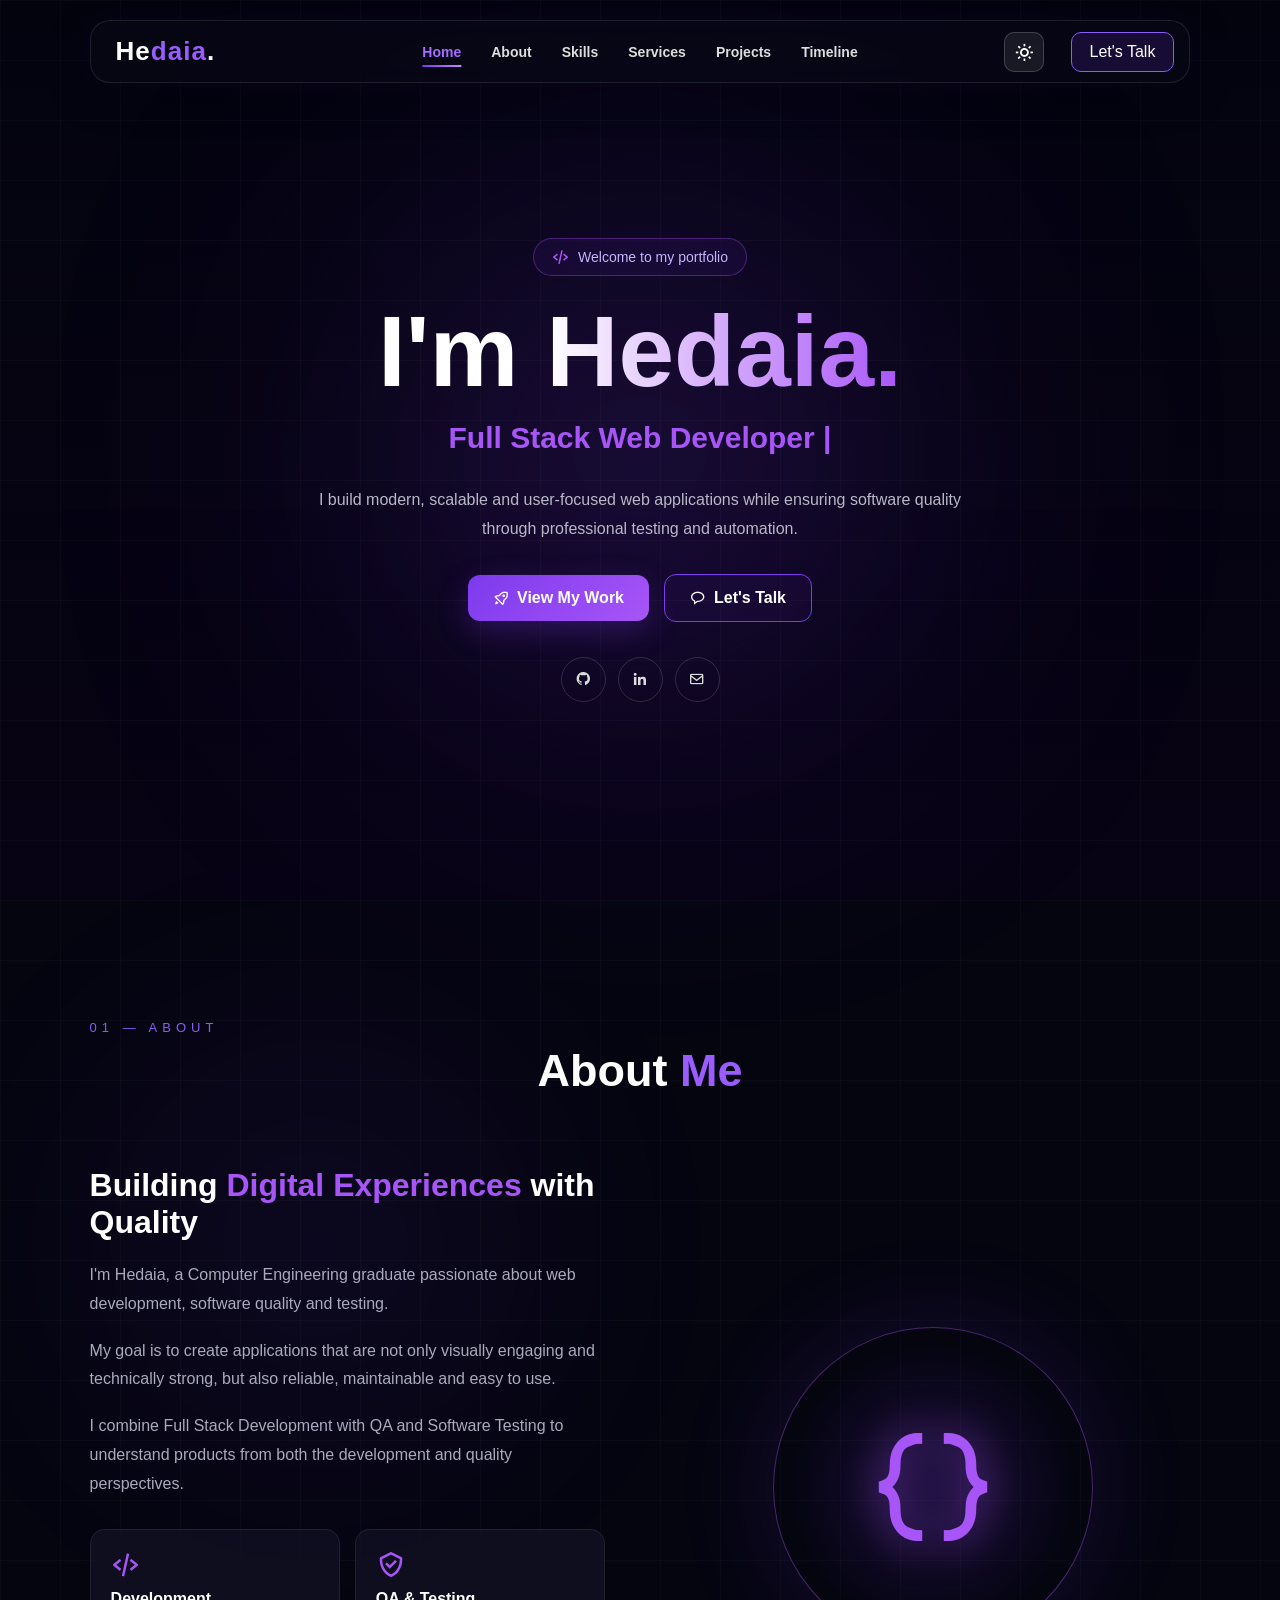
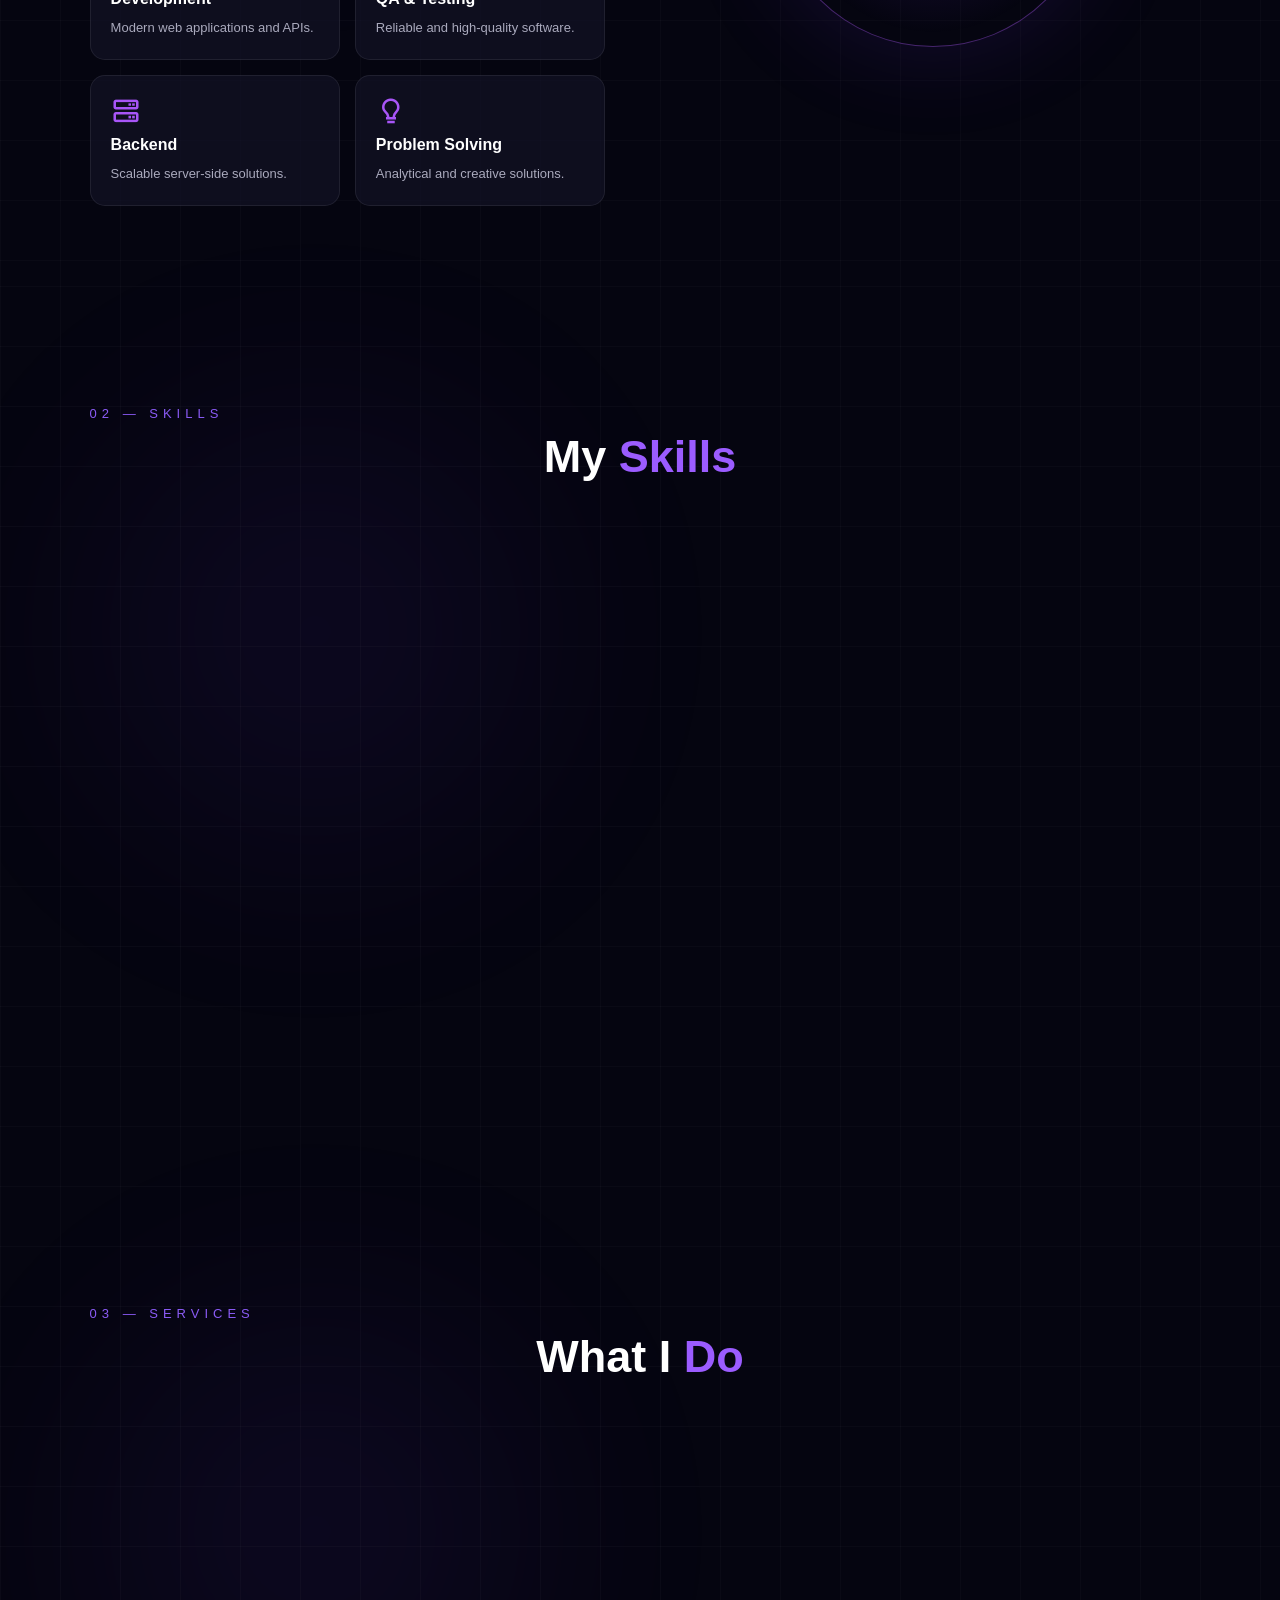
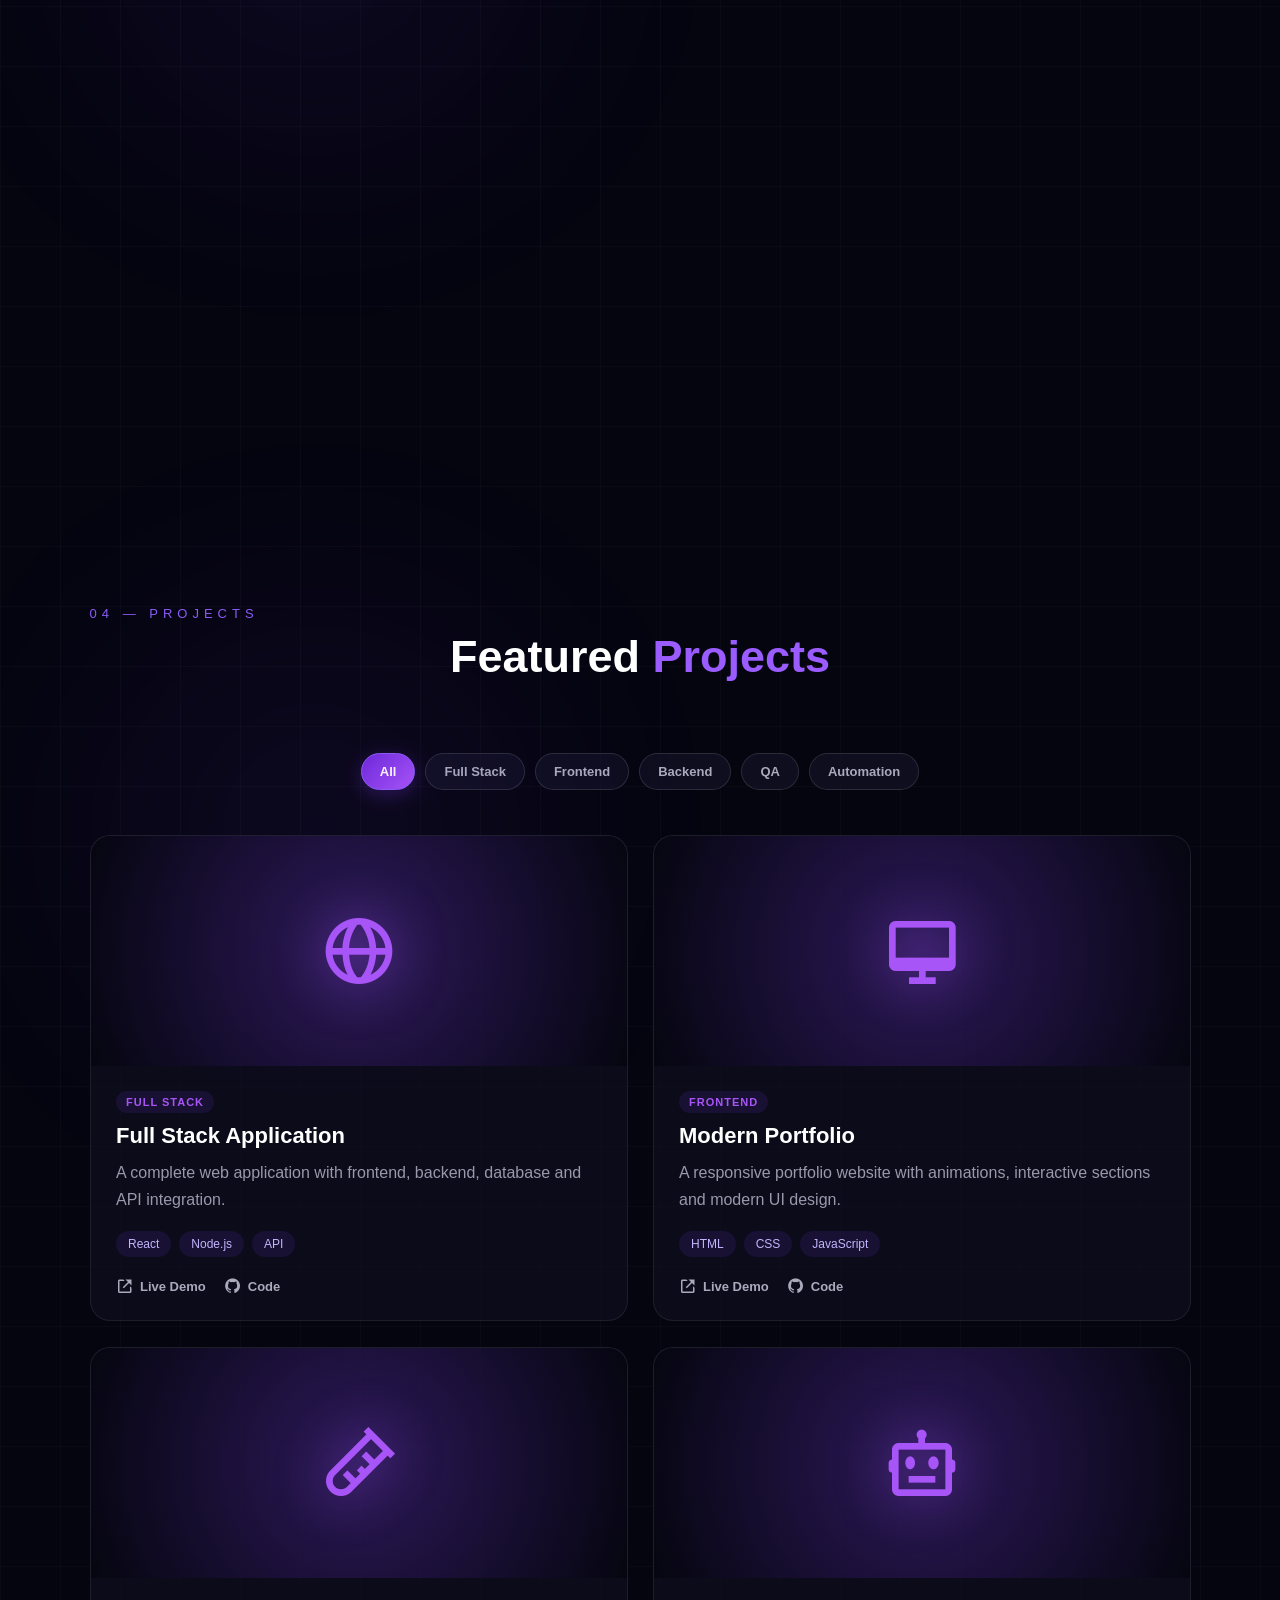
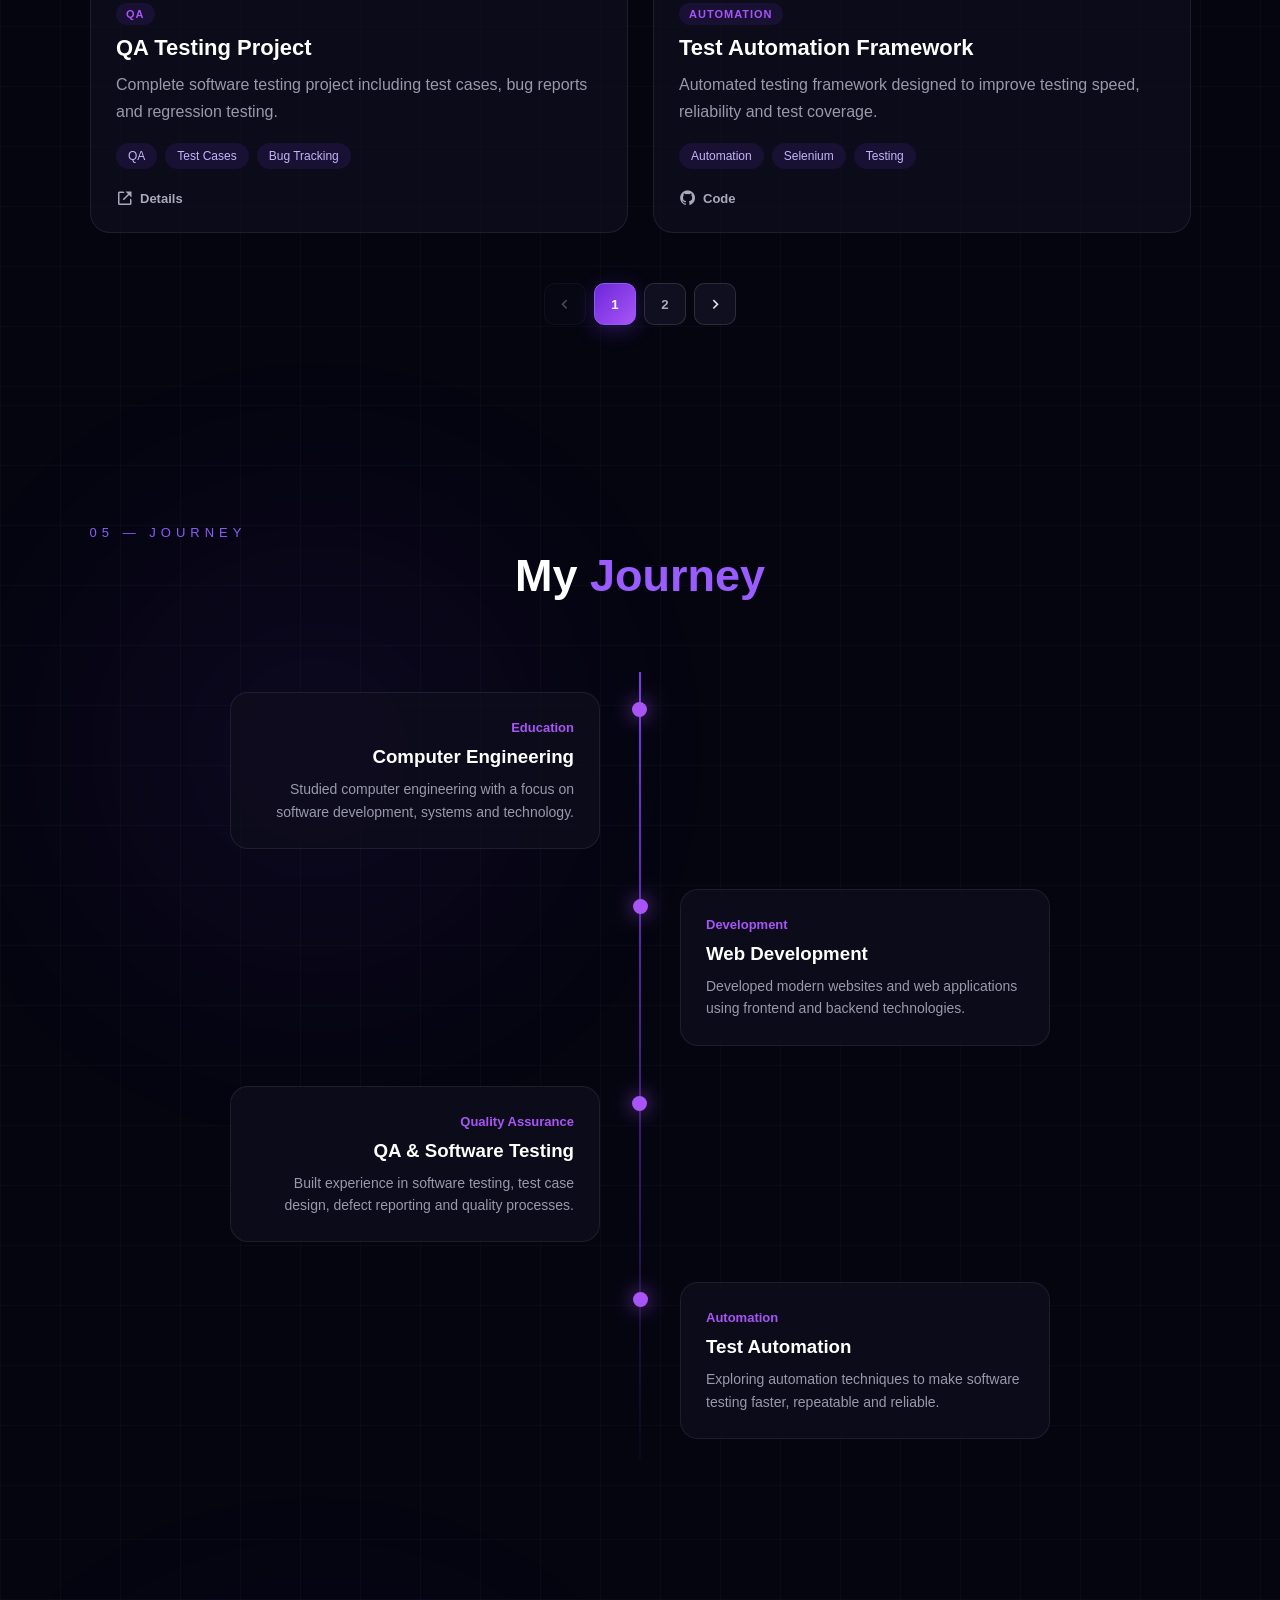
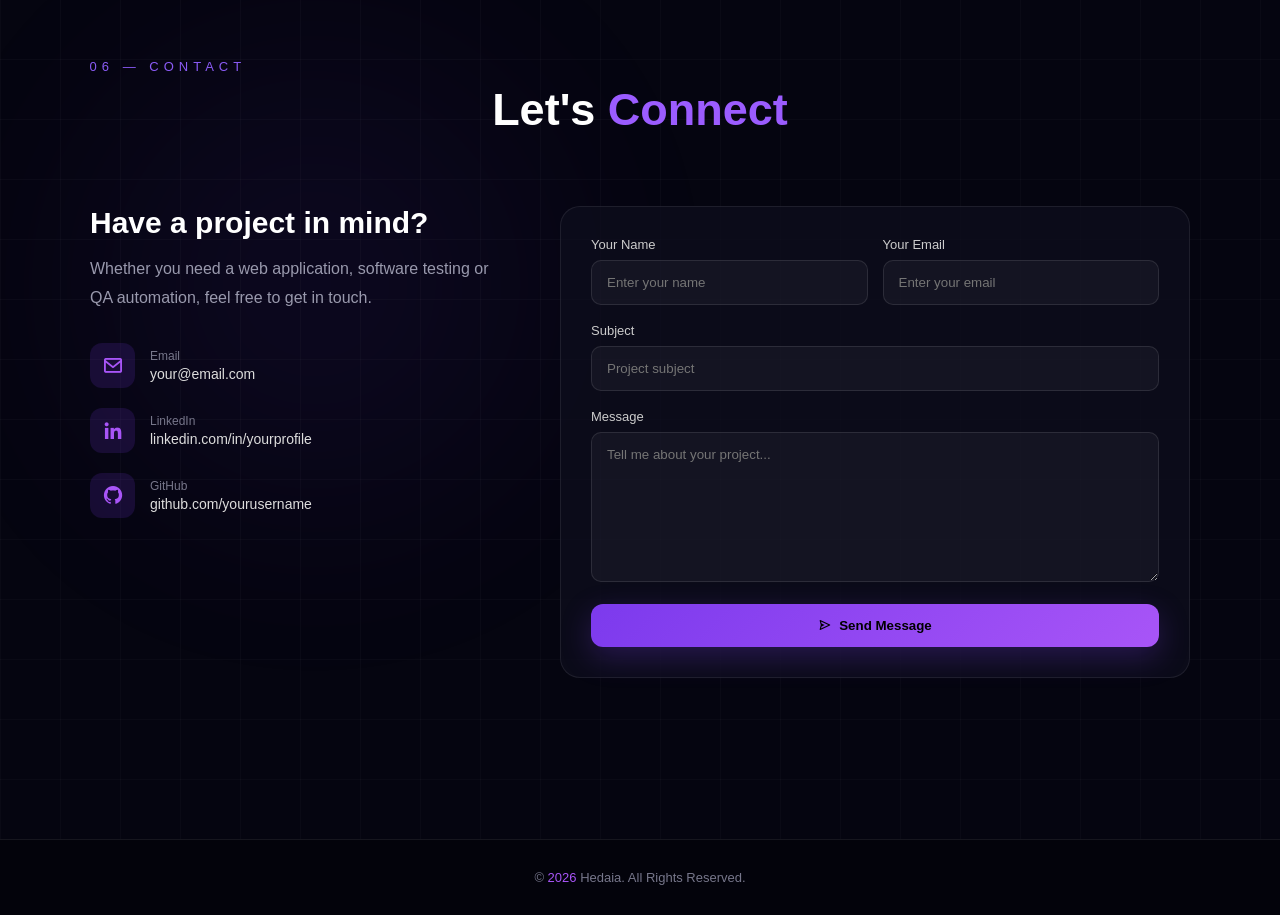
==== commit 38085d98: "Hero Section" ====
--- a/Untitled-1.html
+++ b/Untitled-1.html
@@ -1,30 +1,26 @@
-```html
 <!DOCTYPE html>
 <html lang="en">
+
 <head>
     <meta charset="UTF-8">
     <meta name="viewport" content="width=device-width, initial-scale=1.0">
 
-    <title>Hedaia's Portfolio</title>
-
-    <link rel="stylesheet" href="style.css">
+    <title>Hedaia | Full Stack Developer & QA Engineer</title>
 
     <!-- Boxicons -->
-    <link
-        href="https://unpkg.com/boxicons@2.1.4/css/boxicons.min.css"
-        rel="stylesheet"
-    >
+    <link href="https://unpkg.com/boxicons@2.1.4/css/boxicons.min.css" rel="stylesheet">
 
     <style>
 
-        /* =====================================================
-           GLOBAL
-        ===================================================== */
+        /* =========================
+           RESET
+        ========================= */
 
         * {
             margin: 0;
             padding: 0;
             box-sizing: border-box;
+            scroll-behavior: smooth;
         }
 
         html {
@@ -33,150 +29,134 @@
 
         body {
             font-family: Arial, Helvetica, sans-serif;
-            background: #222020;
-            color: lightgray;
+            background: #050510;
+            color: #ffffff;
             overflow-x: hidden;
         }
 
         a {
             text-decoration: none;
-        }
-
-        /* =====================================================
-           MAIN CONTAINER
-        ===================================================== */
-
-        .container {
-            position: relative;
-            width: 100%;
-            min-height: 100vh;
-            overflow: hidden;
-            /* background: #050505; */
-        }
-
-        /* =====================================================
-           GALAXY VIDEO BACKGROUND
-        ===================================================== */
+            color: inherit;
+        }
+
+        ul {
+            list-style: none;
+        }
+
+
+        /* =========================
+           GALAXY VIDEO
+        ========================= */
 
         .back-vid {
             position: fixed;
-            inset: 0;
-
+            top: 0;
+            left: 0;
             width: 100%;
             height: 100%;
-
             object-fit: cover;
-
-            z-index: -3;
-
-            opacity: 0.75;
-
-            pointer-events: none;
-        }
-
-        /* Dark layer over video */
+            z-index: -10;
+        }
+
         .video-overlay {
             position: fixed;
             inset: 0;
-/* 
             background:
                 linear-gradient(
-                    rgba(3, 3, 10, 0.55),
-                    rgba(3, 3, 10, 0.85)
-                ); */
-
-            z-index: -2;
-
+                    rgba(3, 3, 15, 0.70),
+                    rgba(8, 3, 20, 0.88)
+                );
+            z-index: -9;
             pointer-events: none;
         }
 
-        /* =====================================================
+
+        /* =========================
            NAVBAR
-        ===================================================== */
-
-        nav {
+        ========================= */
+
+        header {
             position: fixed;
-
-            top: 20px;
-            left: 50%;
-
-            transform: translateX(-50%);
-
-            width: min(1200px, 92%);
-
-            padding: 15px 22px;
+            top: 0;
+            left: 0;
+            width: 100%;
+            padding: 20px 7%;
+            z-index: 1000;
+        }
+
+        .navbar {
+            max-width: 1300px;
+            margin: auto;
 
             display: flex;
             align-items: center;
-            justify-content: space-between;
-
-            border: 1px solid rgba(255,255,255,0.12);
-
-            border-radius: 18px;
-
-            background: rgba(5,5,10,0.55);
+            justify-content: flex-start;
+
+            padding: 15px 25px;
+
+            background: rgba(10, 10, 25, 0.55);
+            border: 1px solid rgba(255, 255, 255, 0.10);
+            border-radius: 20px;
 
             backdrop-filter: blur(15px);
             -webkit-backdrop-filter: blur(15px);
 
-            z-index: 1000;
-
             box-shadow:
-                0 10px 40px rgba(0,0,0,0.3);
-        }
-
-        /* LOGO */
+                0 10px 40px rgba(0, 0, 0, 0.35),
+                0 0 30px rgba(124, 58, 237, 0.08);
+        }
 
         .logo {
-            font-size: 28px;
+            font-size: 26px;
             font-weight: 800;
-            color: white;
+            letter-spacing: 1px;
         }
 
         .logo span {
-            color: #8b5cf6;
-        }
-
-        /* NAV LINKS */
+            color: #9b5cff;
+        }
 
         .nav-links {
+            position: absolute;
+            left: 50%;
+            transform: translateX(-50%);
             display: flex;
             align-items: center;
-
-            gap: 28px;
-
-            list-style: none;
+            gap: 30px;
         }
 
         .nav-links a {
             position: relative;
 
-            color: #aaa;
-
+            color: #ddd;
             font-size: 14px;
+            font-weight: 600;
 
             transition: 0.3s ease;
+        }
+
+        .nav-links a:hover,
+        .nav-links a.active {
+            color: #a66cff;
         }
 
         .nav-links a::after {
             content: "";
 
             position: absolute;
-
             left: 0;
             bottom: -7px;
 
             width: 0;
             height: 2px;
 
-            background: #8b5cf6;
+            background: linear-gradient(
+                90deg,
+                #7c3aed,
+                #c084fc
+            );
 
             transition: 0.3s ease;
-        }
-
-        .nav-links a:hover,
-        .nav-links a.active {
-            color: white;
         }
 
         .nav-links a:hover::after,
@@ -184,1372 +164,3563 @@
             width: 100%;
         }
 
-        /* CONTACT BUTTON */
-
-        .contact-btn {
+        .nav-btn {
+            position: relative;
+            z-index: 1;
+            padding: 10px 18px;
+
+            border: 1px solid #8b5cf6;
+            border-radius: 10px;
+
+            color: white !important;
+
+            background: rgba(124, 58, 237, 0.15);
+
+            transition: 0.3s ease;
+        }
+
+        .nav-cta {
+            position: absolute;
+            right: 15px;
+            top: 50%;
+            transform: translateY(-50%);
+            z-index: 1;
+        }
+
+        .nav-btn:hover {
+            background: #7c3aed;
+            box-shadow: 0 0 20px rgba(124, 58, 237, 0.5);
+        }
+
+        .nav-cta:hover {
+            transform: translateY(-50%) translateY(-3px);
+        }
+
+        .nav-btn::after {
+            display: none;
+        }
+
+        .menu-btn {
+            display: none;
+            font-size: 30px;
+            cursor: pointer;
             color: white;
-
-            padding: 11px 20px;
-
-            border-radius: 10px;
-
-            background:
-                linear-gradient(
-                    135deg,
-                    #7c3aed,
-                    #2563eb
-                );
-
-            transition: 0.3s ease;
-
-            font-size: 14px;
-            font-weight: 600;
-        }
-
-        .contact-btn:hover {
-            transform: translateY(-3px);
-
-            box-shadow:
-                0 8px 25px
-                rgba(124,58,237,0.45);
-        }
-
-        /* =====================================================
-           HERO
-        ===================================================== */
-
-        .hero {
+        }
+
+
+        /* =========================
+           COMMON SECTION
+        ========================= */
+
+        section {
             position: relative;
-
             min-height: 100vh;
-
-            width: 100%;
-
-            display: flex;
-
-            align-items: center;
-            justify-content: center;
-
-            text-align: center;
-
-            overflow: hidden;
-
-            padding:
-                150px 20px
-                100px;
-
-            /* GRID BACKGROUND */
-            background-color: rgba(5,5,5,0.15);
+            padding: 120px 7% 80px;
 
             background-image:
                 linear-gradient(
-                    rgba(255,255,255,0.045) 1px,
+                    rgba(255,255,255,0.025) 1px,
                     transparent 1px
                 ),
                 linear-gradient(
                     90deg,
-                    rgba(255,255,255,0.045) 1px,
+                    rgba(255,255,255,0.025) 1px,
                     transparent 1px
                 );
 
-            background-size: 50px 50px;
-        }
-
-        /* =====================================================
-           HERO RADIAL OVERLAY
-        ===================================================== */
-
-        .hero::before {
+            background-size: 60px 60px;
+        }
+
+        section::before {
             content: "";
 
             position: absolute;
-
-            inset: 0;
+            width: 450px;
+            height: 450px;
+
+            background: #7c3aed;
+            opacity: 0.07;
+
+            filter: blur(120px);
+            border-radius: 50%;
+
+            pointer-events: none;
+        }
+
+        .section-title {
+            position: relative;
+
+            text-align: center;
+
+            font-size: 45px;
+            margin-bottom: 70px;
+
+            font-weight: 800;
+        }
+
+        .section-title span {
+            color: #9b5cff;
+        }
+
+        .section-number {
+            display: block;
+
+            font-size: 13px;
+            letter-spacing: 5px;
+
+            color: #8b5cf6;
+
+            margin-bottom: 10px;
+        }
+
+
+     /* =========================
+   HERO
+========================= */
+
+.hero {
+    min-height: 100vh;
+
+    display: flex;
+    align-items: center;
+    justify-content: center;
+
+    padding: 120px 7% 80px;
+
+    position: relative;
+}
+
+/* Purple glow */
+.hero::after {
+    content: "";
+
+    position: absolute;
+
+    width: 600px;
+    height: 600px;
+
+    left: 50%;
+    top: 50%;
+
+    transform: translate(-50%, -50%);
+
+    background: #7c3aed;
+
+    opacity: 0.12;
+
+    filter: blur(150px);
+
+    border-radius: 50%;
+
+    pointer-events: none;
+}
+
+/* Hero container */
+.hero-container {
+    width: 100%;
+    max-width: 1100px;
+
+    margin: auto;
+
+    display: flex;
+
+    justify-content: center;
+    align-items: center;
+
+    text-align: center;
+
+    position: relative;
+    z-index: 2;
+}
+
+/* Hero content */
+.hero-content {
+    width: 100%;
+    max-width: 850px;
+
+    display: flex;
+    flex-direction: column;
+    align-items: center;
+
+    position: relative;
+    z-index: 3;
+}
+
+/* Welcome badge */
+.welcome {
+    display: inline-flex;
+
+    align-items: center;
+    gap: 8px;
+
+    padding: 9px 18px;
+
+    margin-bottom: 25px;
+
+    border: 1px solid rgba(168, 85, 247, 0.35);
+
+    border-radius: 30px;
+
+    color: #c4b5fd;
+
+    background: rgba(124, 58, 237, 0.08);
+
+    font-size: 14px;
+
+    backdrop-filter: blur(10px);
+}
+
+.welcome i {
+    color: #a855f7;
+    font-size: 18px;
+}
+
+
+/* Main title */
+.hero h1 {
+    font-size: clamp(55px, 9vw, 100px);
+
+    line-height: 1;
+
+    margin-bottom: 20px;
+
+    font-weight: 800;
+}
+
+.hero h1 span {
+    background: linear-gradient(
+        90deg,
+        #ffffff,
+        #a855f7,
+        #60a5fa,
+        #ffffff
+    );
+
+    background-size: 300%;
+
+    -webkit-background-clip: text;
+    -webkit-text-fill-color: transparent;
+
+    animation: gradientText 6s infinite linear;
+}
+
+@keyframes gradientText {
+
+    0% {
+        background-position: 0%;
+    }
+
+    100% {
+        background-position: 300%;
+    }
+
+}
+
+
+/* Typing text */
+.typing-wrapper {
+    min-height: 45px;
+
+    margin-bottom: 20px;
+
+    font-size: clamp(22px, 3vw, 30px);
+
+    font-weight: 700;
+
+    color: #a855f7;
+}
+
+.cursor {
+    animation: blink 0.7s infinite;
+}
+
+@keyframes blink {
+
+    50% {
+        opacity: 0;
+    }
+
+}
+
+
+/* Description */
+.hero-description {
+    max-width: 700px;
+
+    margin: 0 auto 30px;
+
+    color: #b8b8c7;
+
+    line-height: 1.8;
+
+    font-size: 16px;
+}
+
+
+/* Buttons */
+.hero-buttons {
+    display: flex;
+
+    justify-content: center;
+    align-items: center;
+
+    gap: 15px;
+
+    flex-wrap: wrap;
+
+    margin-bottom: 5px;
+}
+
+.btn {
+    display: inline-flex;
+
+    align-items: center;
+    justify-content: center;
+
+    gap: 8px;
+
+    padding: 14px 25px;
+
+    border-radius: 12px;
+
+    font-weight: 700;
+
+    transition: 0.3s ease;
+}
+
+.btn-primary {
+    background: linear-gradient(
+        135deg,
+        #7c3aed,
+        #a855f7
+    );
+
+    box-shadow:
+        0 10px 30px rgba(124, 58, 237, 0.25);
+}
+
+.btn-primary:hover {
+    transform: translateY(-4px);
+
+    box-shadow:
+        0 15px 40px rgba(124, 58, 237, 0.5);
+}
+
+.btn-outline {
+    border: 1px solid #7c3aed;
+
+    background: rgba(124, 58, 237, 0.06);
+}
+
+.btn-outline:hover {
+    background: #7c3aed;
+
+    transform: translateY(-4px);
+}
+
+
+/* Social icons */
+.social-links {
+    display: flex;
+
+    justify-content: center;
+    align-items: center;
+
+    gap: 12px;
+
+    margin-top: 30px;
+}
+
+.social-links a {
+    width: 45px;
+    height: 45px;
+
+    display: flex;
+
+    align-items: center;
+    justify-content: center;
+
+    border-radius: 50%;
+
+    border: 1px solid rgba(255,255,255,0.15);
+
+    color: #ddd;
+
+    transition: 0.3s ease;
+}
+
+.social-links a:hover {
+    color: white;
+
+    background: #7c3aed;
+
+    transform: translateY(-5px);
+
+    box-shadow:
+        0 0 20px rgba(124, 58, 237, 0.5);
+}
+
+
+/* =========================
+   MOBILE
+========================= */
+
+@media (max-width: 600px) {
+
+    .hero {
+        padding-left: 5%;
+        padding-right: 5%;
+    }
+
+    .hero h1 {
+        font-size: 55px;
+    }
+
+    .typing-wrapper {
+        font-size: 21px;
+    }
+
+    .hero-description {
+        font-size: 14px;
+    }
+
+    .hero-buttons {
+        flex-direction: column;
+
+        width: 100%;
+    }
+
+    .hero-buttons .btn {
+        width: 100%;
+        max-width: 260px;
+    }
+
+}
+        /* =========================
+           ABOUT
+        ========================= */
+
+        .about-container {
+            max-width: 1200px;
+            margin: auto;
+
+            display: grid;
+            grid-template-columns: 1fr 1fr;
+
+            gap: 70px;
+
+            align-items: center;
+        }
+
+        .about-text h3 {
+            font-size: 32px;
+            margin-bottom: 20px;
+        }
+
+        .about-text h3 span {
+            color: #a855f7;
+        }
+
+        .about-text p {
+            color: #aaaabd;
+            line-height: 1.8;
+            margin-bottom: 18px;
+        }
+
+        .about-info {
+            display: grid;
+            grid-template-columns: 1fr 1fr;
+            gap: 15px;
+
+            margin-top: 30px;
+        }
+
+        .info-card {
+            padding: 20px;
+
+            border-radius: 15px;
+
+            background: rgba(20,20,40,0.6);
+
+            border: 1px solid rgba(255,255,255,0.08);
+
+            transition: 0.3s ease;
+        }
+
+        .info-card:hover {
+            transform: translateY(-5px);
+
+            border-color: rgba(168,85,247,0.5);
+
+            box-shadow:
+                0 10px 30px rgba(124,58,237,0.15);
+        }
+
+        .info-card i {
+            font-size: 30px;
+            color: #a855f7;
+            margin-bottom: 10px;
+        }
+
+        .info-card h4 {
+            margin-bottom: 8px;
+        }
+
+        .info-card p {
+            font-size: 13px;
+            margin: 0;
+        }
+
+        .about-visual {
+            display: flex;
+            justify-content: center;
+            align-items: center;
+        }
+
+        .about-circle {
+            width: 320px;
+            height: 320px;
+
+            display: flex;
+            align-items: center;
+            justify-content: center;
+
+            border-radius: 50%;
+
+            border: 1px solid rgba(168,85,247,0.4);
+
+            background:
+                radial-gradient(
+                    circle,
+                    rgba(124,58,237,0.2),
+                    transparent 65%
+                );
+
+            box-shadow:
+                0 0 100px rgba(124,58,237,0.15);
+
+            animation: float 5s ease-in-out infinite;
+        }
+
+        .about-circle i {
+            font-size: 130px;
+            color: #a855f7;
+            text-shadow: 0 0 40px rgba(168,85,247,0.7);
+        }
+
+
+        /* =========================
+           SKILLS
+        ========================= */
+
+        .skills-container {
+            max-width: 1100px;
+            margin: auto;
+
+            display: grid;
+            grid-template-columns: 1fr 1fr;
+
+            gap: 20px;
+        }
+
+        .skill-card {
+            padding: 25px;
+
+            border-radius: 18px;
+
+            background: rgba(15,15,30,0.65);
+
+            border: 1px solid rgba(255,255,255,0.08);
+
+            transition: 0.3s ease;
+        }
+
+        .skill-card:hover {
+            transform: translateY(-5px);
+            border-color: rgba(168,85,247,0.4);
+        }
+
+        .skill-header {
+            display: flex;
+            justify-content: space-between;
+
+            margin-bottom: 15px;
+        }
+
+        .skill-name {
+            display: flex;
+            align-items: center;
+            gap: 10px;
+
+            font-weight: 700;
+        }
+
+        .skill-name i {
+            font-size: 24px;
+            color: #a855f7;
+        }
+
+        .skill-percent {
+            color: #a855f7;
+            font-weight: 700;
+        }
+
+        .skill-bar {
+            width: 100%;
+            height: 8px;
+
+            background: #191525;
+
+            border-radius: 20px;
+
+            overflow: hidden;
+        }
+
+        .skill-progress {
+            height: 100%;
+
+            width: 0;
+
+            border-radius: 20px;
+
+            background: linear-gradient(
+                90deg,
+                #6d28d9,
+                #a855f7,
+                #60a5fa
+            );
+
+            transition: width 1.5s ease;
+        }
+
+
+        /* =========================
+           SERVICES
+        ========================= */
+
+        .services-container {
+            max-width: 1200px;
+            margin: auto;
+
+            display: grid;
+            grid-template-columns: repeat(3, 1fr);
+
+            gap: 20px;
+        }
+
+        .service-card {
+            padding: 35px 25px;
+
+            border-radius: 20px;
+
+            background: rgba(15,15,30,0.65);
+
+            border: 1px solid rgba(255,255,255,0.08);
+
+            transition: 0.4s ease;
+
+            position: relative;
+            overflow: hidden;
+        }
+
+        .service-card::before {
+            content: "";
+
+            position: absolute;
+
+            width: 100px;
+            height: 100px;
+
+            background: #7c3aed;
+
+            filter: blur(70px);
+
+            opacity: 0;
+
+            transition: 0.4s ease;
+        }
+
+        .service-card:hover::before {
+            opacity: 0.4;
+        }
+
+        .service-card:hover {
+            transform: translateY(-10px);
+
+            border-color: rgba(168,85,247,0.5);
+
+            box-shadow:
+                0 20px 50px rgba(0,0,0,0.25);
+        }
+
+        .service-icon {
+            position: relative;
+            z-index: 1;
+
+            width: 65px;
+            height: 65px;
+
+            display: flex;
+            align-items: center;
+            justify-content: center;
+
+            border-radius: 15px;
+
+            background: rgba(124,58,237,0.15);
+
+            color: #a855f7;
+
+            font-size: 32px;
+
+            margin-bottom: 20px;
+        }
+
+        .service-card h3 {
+            margin-bottom: 12px;
+        }
+
+        .service-card p {
+            color: #9999ad;
+            line-height: 1.7;
+            font-size: 14px;
+        }
+
+
+        /* =========================
+           PROJECTS
+        ========================= */
+
+        .projects-container {
+            max-width: 1200px;
+            margin: auto;
+
+            display: grid;
+            grid-template-columns: 1fr 1fr;
+
+            gap: 25px;
+        }
+
+        .project-card {
+            overflow: hidden;
+
+            border-radius: 20px;
+
+            background: rgba(15,15,30,0.7);
+
+            border: 1px solid rgba(255,255,255,0.08);
+
+            transition: 0.4s ease;
+        }
+
+        .project-card:hover {
+            transform: translateY(-8px);
+
+            border-color: rgba(168,85,247,0.5);
+
+            box-shadow:
+                0 20px 50px rgba(124,58,237,0.12);
+        }
+
+        .project-image {
+            height: 230px;
+
+            display: flex;
+            align-items: center;
+            justify-content: center;
 
             background:
                 radial-gradient(
                     circle at center,
-
-                    rgba(20,10,50,0.15)
-                    0%,
-
-                    rgba(5,5,10,0.3)
-                    35%,
-
-                    rgba(5,5,10,0.92)
-                    85%
+                    rgba(124,58,237,0.3),
+                    rgba(5,5,15,0.9)
                 );
 
-            z-index: 0;
-
-            pointer-events: none;
-        }
-
-        /* =====================================================
-           PURPLE GLOW
-        ===================================================== */
-
-        .hero::after {
+            position: relative;
+        }
+
+        .project-image i {
+            font-size: 80px;
+            color: #a855f7;
+
+            filter:
+                drop-shadow(0 0 25px rgba(168,85,247,0.5));
+        }
+
+        .project-content {
+            padding: 25px;
+        }
+
+        .project-content h3 {
+            font-size: 22px;
+            margin-bottom: 10px;
+        }
+
+        .project-content p {
+            color: #9999ad;
+            line-height: 1.7;
+            margin-bottom: 18px;
+        }
+
+        .project-tags {
+            display: flex;
+            flex-wrap: wrap;
+            gap: 8px;
+        }
+
+        .project-tags span {
+            padding: 6px 12px;
+
+            border-radius: 20px;
+
+            background: rgba(124,58,237,0.12);
+
+            color: #c4b5fd;
+
+            font-size: 12px;
+        }
+/* =========================
+   PROJECT FILTERS
+========================= */
+
+.project-filters {
+    max-width: 1000px;
+
+    margin: 0 auto 45px;
+
+    display: flex;
+
+    justify-content: center;
+
+    align-items: center;
+
+    flex-wrap: wrap;
+
+    gap: 10px;
+}
+
+.filter-btn {
+    padding: 10px 18px;
+
+    border-radius: 30px;
+
+    border: 1px solid rgba(255,255,255,0.12);
+
+    background: rgba(20,20,40,0.6);
+
+    color: #aaaabd;
+
+    cursor: pointer;
+
+    font-size: 13px;
+
+    font-weight: 600;
+
+    transition: all 0.3s ease;
+}
+
+.filter-btn:hover {
+    color: white;
+
+    border-color: #8b5cf6;
+
+    background: rgba(124,58,237,0.15);
+
+    transform: translateY(-2px);
+}
+
+.filter-btn.active {
+    color: white;
+
+    border-color: #8b5cf6;
+
+    background:
+        linear-gradient(
+            135deg,
+            #6d28d9,
+            #a855f7
+        );
+
+    box-shadow:
+        0 5px 20px rgba(124,58,237,0.3);
+}
+
+
+/* =========================
+   PROJECT CARD
+========================= */
+
+.project-card {
+    display: none;
+
+    animation: projectAppear 0.5s ease forwards;
+}
+
+.project-card.visible {
+    display: block;
+}
+
+@keyframes projectAppear {
+
+    from {
+        opacity: 0;
+        transform: translateY(20px) scale(0.98);
+    }
+
+    to {
+        opacity: 1;
+        transform: translateY(0) scale(1);
+    }
+
+}
+
+
+/* =========================
+   PROJECT CATEGORY
+========================= */
+
+.project-category {
+    display: inline-block;
+
+    margin-bottom: 10px;
+
+    padding: 5px 10px;
+
+    border-radius: 20px;
+
+    background: rgba(124,58,237,0.12);
+
+    color: #a855f7;
+
+    font-size: 11px;
+
+    font-weight: 700;
+
+    text-transform: uppercase;
+
+    letter-spacing: 1px;
+}
+
+
+/* =========================
+   PROJECT LINKS
+========================= */
+
+.project-links {
+    display: flex;
+
+    align-items: center;
+
+    gap: 18px;
+
+    margin-top: 20px;
+}
+
+.project-links a {
+    display: inline-flex;
+
+    align-items: center;
+
+    gap: 6px;
+
+    color: #aaaabd;
+
+    font-size: 13px;
+
+    font-weight: 600;
+
+    transition: 0.3s ease;
+}
+
+.project-links a:hover {
+    color: #a855f7;
+
+    transform: translateX(3px);
+}
+
+.project-links i {
+    font-size: 18px;
+}
+
+
+/* =========================
+   PAGINATION
+========================= */
+
+.pagination {
+    display: flex;
+
+    justify-content: center;
+
+    align-items: center;
+
+    gap: 8px;
+
+    margin-top: 50px;
+}
+
+#pageNumbers {
+    display: flex;
+    align-items: center;
+    gap: 8px;
+}
+
+.pagination-btn {
+    width: 42px;
+    height: 42px;
+
+    display: flex;
+
+    align-items: center;
+    justify-content: center;
+
+    border-radius: 10px;
+
+    border: 1px solid rgba(255,255,255,0.12);
+
+    background: rgba(20,20,40,0.7);
+
+    color: #ddd;
+
+    cursor: pointer;
+
+    font-size: 20px;
+
+    transition: 0.3s ease;
+}
+
+.pagination-btn:hover:not(:disabled) {
+    background: #7c3aed;
+
+    border-color: #8b5cf6;
+
+    transform: translateY(-2px);
+}
+
+.pagination-btn:disabled {
+    opacity: 0.3;
+
+    cursor: not-allowed;
+}
+
+.page-number {
+    width: 42px;
+    height: 42px;
+
+    display: flex;
+
+    align-items: center;
+    justify-content: center;
+
+    border-radius: 10px;
+
+    border: 1px solid rgba(255,255,255,0.12);
+
+    background: rgba(20,20,40,0.7);
+
+    color: #aaaabd;
+
+    cursor: pointer;
+
+    font-weight: 600;
+
+    transition: 0.3s ease;
+}
+
+.page-number:hover {
+    color: white;
+
+    border-color: #8b5cf6;
+}
+
+.page-number.active {
+    color: white;
+
+    background:
+        linear-gradient(
+            135deg,
+            #6d28d9,
+            #a855f7
+        );
+
+    border-color: #8b5cf6;
+
+    box-shadow:
+        0 5px 20px rgba(124,58,237,0.3);
+}
+
+
+/* =========================
+   MOBILE
+========================= */
+
+@media (max-width: 600px) {
+
+    .project-filters {
+        gap: 7px;
+    }
+
+    .filter-btn {
+        padding: 8px 13px;
+
+        font-size: 11px;
+    }
+
+    .pagination {
+        margin-top: 35px;
+    }
+
+}
+
+        /* =========================
+           TIMELINE
+        ========================= */
+
+        .timeline {
+            position: relative;
+
+            max-width: 900px;
+
+            margin: auto;
+        }
+
+        .timeline::before {
             content: "";
 
             position: absolute;
 
-            width: 500px;
-            height: 500px;
+            top: 0;
+            bottom: 0;
 
             left: 50%;
-            top: 50%;
-
-            transform:
-                translate(-50%, -50%);
-
-            background:
-                radial-gradient(
-                    circle,
-                    rgba(124,58,237,0.16),
-                    transparent 70%
-                );
-
-            filter: blur(20px);
-
-            z-index: 0;
-
-            pointer-events: none;
-        }
-
-        /* =====================================================
-           HERO CONTENT
-        ===================================================== */
-
-        .hero-content {
-            position: relative;
-
-            z-index: 5;
-
-            width: 100%;
-
-            max-width: 950px;
-
-            margin: auto;
-
-            padding-top: 30px;
-        }
-
-        /* =====================================================
-           SMALL TITLE
-        ===================================================== */
-
-        .small-title {
-            color: #a78bfa;
-
-            font-size: 14px;
-
-            letter-spacing: 5px;
-
-            text-transform: uppercase;
-
-            margin-bottom: 25px;
-
-            animation:
-                fadeUp 1s ease both;
-        }
-
-        /* =====================================================
-           MAIN TITLE
-        ===================================================== */
-
-        .hero h1 {
-            font-size:
-                clamp(
-                    55px,
-                    9vw,
-                    110px
-                );
-
-            line-height: 1;
-
-            font-weight: 800;
-
-            margin-bottom: 30px;
-
-            color: white;
-
-            animation:
-                fadeUp 1s ease 0.2s both;
-        }
-
-        .hero h1 span {
-            color: #8b5cf6;
-
-            text-shadow:
-                0 0 30px
-                rgba(139,92,246,0.35);
-        }
-
-        /* =====================================================
-           TYPING
-        ===================================================== */
-
-        .typing-container {
-            min-height: 65px;
-
-            margin-bottom: 30px;
-
-            animation:
-                fadeUp 1s ease 0.4s both;
-        }
-
-        .typing-text {
-            font-size:
-                clamp(
-                    25px,
-                    4vw,
-                    45px
-                );
-
-            font-weight: 600;
-
-            color: #d1d5db;
-        }
-
-        .typing-text span:first-child {
-            color: #8b5cf6;
-        }
-
-        .cursor {
-            display: inline-block;
-
-            width: 3px;
-            height: 42px;
-
-            background: #8b5cf6;
-
-            margin-left: 7px;
-
-            vertical-align: middle;
-
-            box-shadow:
-                0 0 10px
-                rgba(139,92,246,0.8);
-
-            animation:
-                blink 0.7s infinite;
-        }
-
-        /* =====================================================
-           DESCRIPTION
-        ===================================================== */
-
-        .hero-description {
-            max-width: 680px;
-
-            margin:
-                0 auto 40px;
-
-            color: #9ca3af;
-
-            font-size: 17px;
-
-            line-height: 1.8;
-
-            animation:
-                fadeUp 1s ease 0.6s both;
-        }
-
-        /* =====================================================
-           BUTTONS
-        ===================================================== */
-
-        .hero-buttons {
-            animation:
-                fadeUp 1s ease 0.8s both;
-        }
-
-        .btn {
-            display: inline-block;
-
-            padding: 15px 32px;
-
-            margin: 5px;
-
-            border-radius: 8px;
-
-            font-size: 15px;
-
-            font-weight: bold;
-
-            transition: 0.3s ease;
-        }
-
-        /* PRIMARY */
-
-        .primary-btn {
-            color: white;
+
+            width: 2px;
 
             background:
                 linear-gradient(
-                    135deg,
                     #7c3aed,
-                    #5b21b6
+                    rgba(124,58,237,0.05)
                 );
 
+            transform: translateX(-50%);
+        }
+
+        .timeline-item {
+            position: relative;
+
+            width: 50%;
+
+            padding: 20px 40px;
+        }
+
+        .timeline-item:nth-child(odd) {
+            left: 0;
+            text-align: right;
+        }
+
+        .timeline-item:nth-child(even) {
+            left: 50%;
+        }
+
+        .timeline-dot {
+            position: absolute;
+
+            top: 30px;
+
+            width: 15px;
+            height: 15px;
+
+            border-radius: 50%;
+
+            background: #a855f7;
+
             box-shadow:
-                0 5px 25px
-                rgba(124,58,237,0.25);
-        }
-
-        .primary-btn:hover {
-            transform:
-                translateY(-4px);
+                0 0 20px rgba(168,85,247,0.8);
+        }
+
+        .timeline-item:nth-child(odd) .timeline-dot {
+            right: -7px;
+        }
+
+        .timeline-item:nth-child(even) .timeline-dot {
+            left: -7px;
+        }
+
+        .timeline-content {
+            padding: 25px;
+
+            border-radius: 18px;
+
+            background: rgba(15,15,30,0.7);
+
+            border: 1px solid rgba(255,255,255,0.08);
+
+            transition: 0.3s ease;
+        }
+
+        .timeline-content:hover {
+            border-color: rgba(168,85,247,0.5);
+            transform: translateY(-5px);
+        }
+
+        .timeline-content span {
+            color: #a855f7;
+            font-size: 13px;
+            font-weight: 700;
+        }
+
+        .timeline-content h3 {
+            margin: 10px 0;
+        }
+
+        .timeline-content p {
+            color: #9999ad;
+            line-height: 1.6;
+            font-size: 14px;
+        }
+
+
+        /* =========================
+           CONTACT
+        ========================= */
+
+        .contact-container {
+            max-width: 1100px;
+            margin: auto;
+
+            display: grid;
+            grid-template-columns: 0.8fr 1.2fr;
+
+            gap: 50px;
+        }
+
+        .contact-info h3 {
+            font-size: 30px;
+            margin-bottom: 15px;
+        }
+
+        .contact-info > p {
+            color: #9999ad;
+            line-height: 1.8;
+            margin-bottom: 30px;
+        }
+
+        .contact-item {
+            display: flex;
+            align-items: center;
+
+            gap: 15px;
+
+            margin-bottom: 20px;
+        }
+
+        .contact-item i {
+            width: 45px;
+            height: 45px;
+
+            display: flex;
+            align-items: center;
+            justify-content: center;
+
+            border-radius: 12px;
+
+            background: rgba(124,58,237,0.15);
+
+            color: #a855f7;
+
+            font-size: 22px;
+        }
+
+        .contact-item div span {
+            display: block;
+
+            color: #77778b;
+
+            font-size: 12px;
+
+            margin-bottom: 3px;
+        }
+
+        .contact-item div p {
+            color: #ddd;
+            font-size: 14px;
+        }
+
+        .contact-form {
+            padding: 30px;
+
+            border-radius: 20px;
+
+            background: rgba(15,15,30,0.7);
+
+            border: 1px solid rgba(255,255,255,0.08);
+        }
+
+        .form-row {
+            display: grid;
+            grid-template-columns: 1fr 1fr;
+            gap: 15px;
+        }
+
+        .form-group {
+            margin-bottom: 18px;
+        }
+
+        .form-group label {
+            display: block;
+
+            margin-bottom: 8px;
+
+            color: #ccc;
+
+            font-size: 13px;
+        }
+
+        .form-group input,
+        .form-group textarea {
+            width: 100%;
+
+            padding: 14px 15px;
+
+            border-radius: 10px;
+
+            border: 1px solid rgba(255,255,255,0.1);
+
+            outline: none;
+
+            color: white;
+
+            background: rgba(255,255,255,0.04);
+
+            font-family: inherit;
+
+            transition: 0.3s ease;
+        }
+
+        .form-group input:focus,
+        .form-group textarea:focus {
+            border-color: #8b5cf6;
 
             box-shadow:
-                0 10px 35px
-                rgba(124,58,237,0.5);
-        }
-
-        /* SECONDARY */
-
-        .secondary-btn {
-            color: white;
-
-            border:
-                1px solid
-                rgba(255,255,255,0.15);
-
-            background:
-                rgba(255,255,255,0.03);
-
-            backdrop-filter:
-                blur(10px);
-        }
-
-        .secondary-btn:hover {
-            border-color:
-                #8b5cf6;
-
-            color:
-                #a78bfa;
-
-            transform:
-                translateY(-4px);
-
-            box-shadow:
-                0 10px 30px
-                rgba(139,92,246,0.15);
-        }
-
-        /* =====================================================
-           SOCIAL LINKS
-        ===================================================== */
-
-        .social-links {
-            margin-top: 45px;
-
-            animation:
-                fadeUp 1s ease 1s both;
-        }
-
-        .social-links a {
-            display: inline-flex;
-
-            align-items: center;
-            gap: 6px;
-
-            margin: 0 12px;
-
-            color: #777;
-
-            font-size: 14px;
-
-            transition: 0.3s ease;
-        }
-
-        .social-links a:hover {
-            color: #a78bfa;
-
-            transform:
-                translateY(-3px);
-        }
-
-        /* =====================================================
-           DECORATIVE SQUARES
-        ===================================================== */
-
-        .square {
-            position: absolute;
-
-            border:
-                1px solid
-                rgba(139,92,246,0.25);
-
-            z-index: 2;
-
-            pointer-events: none;
-        }
-
-        .square-1 {
-            width: 120px;
-            height: 120px;
-
-            top: 18%;
-            left: 8%;
-
-            transform:
-                rotate(15deg);
-
-            animation:
-                floating1 5s ease-in-out infinite;
-        }
-
-        .square-2 {
-            width: 80px;
-            height: 80px;
-
-            bottom: 20%;
-            right: 10%;
-
-            transform:
-                rotate(25deg);
-
-            border-color:
-                rgba(6,182,212,0.25);
-
-            animation:
-                floating2 6s ease-in-out infinite;
-        }
-
-        .square-3 {
-            width: 35px;
-            height: 35px;
-
-            top: 30%;
-            right: 20%;
-
-            border-color:
-                rgba(6,182,212,0.35);
-
-            transform:
-                rotate(45deg);
-
-            animation:
-                floating3 4s ease-in-out infinite;
-        }
-
-        /* =====================================================
-           SCROLL DOWN
-        ===================================================== */
-
-        .scroll-down {
-            position: absolute;
-
-            bottom: 30px;
-
-            left: 50%;
-
-            transform:
-                translateX(-50%);
-
-            color: #777;
-
-            font-size: 10px;
-
-            letter-spacing: 4px;
-
-            text-transform: uppercase;
-
-            z-index: 10;
-        }
-
-        .scroll-line {
-            display: block;
-
-            width: 1px;
-
-            height: 40px;
-
-            background:
-                linear-gradient(
-                    to bottom,
-                    #8b5cf6,
-                    transparent
-                );
-
-            margin:
-                12px auto 0;
-
-            animation:
-                scrollAnimation 2s infinite;
-        }
-
-        /* =====================================================
-           ANIMATIONS
-        ===================================================== */
-
-        @keyframes fadeUp {
-
-            from {
-                opacity: 0;
-
-                transform:
-                    translateY(30px);
-            }
-
-            to {
-                opacity: 1;
-
-                transform:
-                    translateY(0);
-            }
-        }
-
-        @keyframes blink {
-
-            0%,
-            50% {
-                opacity: 1;
-            }
-
-            51%,
-            100% {
-                opacity: 0;
-            }
-        }
-
-        @keyframes floating1 {
-
-            0%,
-            100% {
-                transform:
-                    translateY(0)
-                    rotate(15deg);
-            }
-
-            50% {
-                transform:
-                    translateY(-20px)
-                    rotate(25deg);
-            }
-        }
-
-        @keyframes floating2 {
-
-            0%,
-            100% {
-                transform:
-                    translateY(0)
-                    rotate(25deg);
-            }
-
-            50% {
-                transform:
-                    translateY(-25px)
-                    rotate(45deg);
-            }
-        }
-
-        @keyframes floating3 {
-
-            0%,
-            100% {
-                transform:
-                    translateY(0)
-                    rotate(45deg);
-            }
-
-            50% {
-                transform:
-                    translateY(-15px)
-                    rotate(90deg);
-            }
-        }
-
-        @keyframes scrollAnimation {
-
-            0% {
-                height: 10px;
-                opacity: 0.2;
-            }
-
-            50% {
-                height: 40px;
-                opacity: 1;
-            }
-
-            100% {
-                height: 10px;
-                opacity: 0.2;
-            }
-        }
-
-        /* =====================================================
+                0 0 20px rgba(124,58,237,0.1);
+        }
+
+        .form-group textarea {
+            min-height: 150px;
+            resize: vertical;
+        }
+
+        .form-button {
+            width: 100%;
+
+            border: none;
+
+            cursor: pointer;
+        }
+
+
+        /* =========================
+           FOOTER
+        ========================= */
+
+        footer {
+            padding: 30px 7%;
+
+            text-align: center;
+
+            border-top: 1px solid rgba(255,255,255,0.08);
+
+            background: rgba(3,3,10,0.8);
+        }
+
+        footer p {
+            color: #77778b;
+            font-size: 13px;
+        }
+
+        footer span {
+            color: #a855f7;
+        }
+
+
+        /* =========================
+           SCROLL REVEAL
+        ========================= */
+
+        .reveal {
+            opacity: 0;
+
+            transform: translateY(40px);
+
+            transition:
+                opacity 0.8s ease,
+                transform 0.8s ease;
+        }
+
+        .reveal.show {
+            opacity: 1;
+            transform: translateY(0);
+        }
+
+
+        /* =========================
            RESPONSIVE
-        ===================================================== */
-
-        @media (max-width: 900px) {
-
-            nav {
-                width: 94%;
-            }
+        ========================= */
+
+        @media (max-width: 1000px) {
 
             .nav-links {
-                gap: 16px;
+                gap: 15px;
             }
 
             .nav-links a {
                 font-size: 13px;
             }
 
-            .contact-btn {
-                padding:
-                    10px 14px;
-            }
-        }
-
-        @media (max-width: 700px) {
-
-            nav {
-                padding:
-                    13px 16px;
+            .hero-container {
+                grid-template-columns: 1fr;
+            }
+
+            .hero-content {
+                text-align: center;
+            }
+
+            .hero-description {
+                margin-left: auto;
+                margin-right: auto;
+            }
+
+            .hero-buttons,
+            .social-links {
+                justify-content: center;
+            }
+
+            .hero-visual {
+                height: 400px;
+            }
+
+            .about-container {
+                grid-template-columns: 1fr;
+            }
+
+            .about-text {
+                text-align: center;
+            }
+
+            .about-info {
+                text-align: left;
+            }
+
+            .services-container {
+                grid-template-columns: 1fr 1fr;
+            }
+
+            .contact-container {
+                grid-template-columns: 1fr;
+            }
+        }
+
+
+        @media (max-width: 750px) {
+
+            header {
+                padding: 15px 5%;
+            }
+
+            .navbar {
+                padding: 14px 18px;
+            }
+
+            .menu-btn {
+                display: block;
             }
 
             .nav-links {
+                position: absolute;
+
+                top: 75px;
+                left: 0;
+                transform: none;
+
+                width: 100%;
+
                 display: none;
-            }
-
-            .hero {
-                padding:
-                    130px 20px
-                    80px;
-
-                background-size:
-                    35px 35px;
-            }
-
-            .hero h1 {
-                font-size: 55px;
-            }
-
-            .typing-text {
-                font-size: 26px;
-            }
-
-            .cursor {
-                height: 28px;
-            }
-
-            .hero-description {
+                flex-direction: column;
+
+                padding: 25px;
+
+                border-radius: 15px;
+
+                background: rgba(10,10,25,0.95);
+
+                backdrop-filter: blur(20px);
+
+                border: 1px solid rgba(255,255,255,0.1);
+                margin-left: 0;
+            }
+
+            .nav-links.show {
+                display: flex;
+            }
+
+            .nav-links a {
                 font-size: 15px;
             }
 
-            .square-1 {
-                left: -50px;
-            }
-
-            .square-2 {
-                right: -30px;
-            }
-
-            .square-3 {
-                right: 5%;
-            }
-
-            .scroll-down {
-                display: none;
-            }
-        }
-
-        @media (max-width: 480px) {
-
-            .logo {
-                font-size: 24px;
-            }
-
-            .contact-btn {
-                padding:
-                    9px 13px;
-
-                font-size: 12px;
-            }
+            .nav-cta {
+                right: 55px;
+            }
+
+            section {
+                padding-left: 5%;
+                padding-right: 5%;
+            }
+
+            .section-title {
+                font-size: 36px;
+            }
+
+            .skills-container,
+            .projects-container,
+            .services-container {
+                grid-template-columns: 1fr;
+            }
+
+            .about-info {
+                grid-template-columns: 1fr;
+            }
+
+            .timeline::before {
+                left: 10px;
+            }
+
+            .timeline-item,
+            .timeline-item:nth-child(even) {
+                width: 100%;
+                left: 0;
+
+                padding-left: 40px;
+                padding-right: 0;
+
+                text-align: left;
+            }
+
+            .timeline-item:nth-child(odd) .timeline-dot,
+            .timeline-item:nth-child(even) .timeline-dot {
+                left: 3px;
+                right: auto;
+            }
+
+            .form-row {
+                grid-template-columns: 1fr;
+            }
+        }
+
+
+        @media (max-width: 500px) {
 
             .hero h1 {
                 font-size: 48px;
             }
 
-            .typing-text {
-                font-size: 23px;
+            .typing-wrapper {
+                font-size: 21px;
             }
 
             .hero-description {
                 font-size: 14px;
-                line-height: 1.7;
-            }
-
-            .btn {
-                width: 90%;
-
-                margin:
-                    6px auto;
-            }
-
-            .social-links a {
-                margin:
-                    0 7px;
-            }
-
-            .back-vid {
-                opacity: 0.55;
-            }
-        }
-
-        /* =====================================================
-           REDUCED MOTION
-        ===================================================== */
-
-        @media (prefers-reduced-motion: reduce) {
-
-            *,
-            *::before,
-            *::after {
-                animation-duration:
-                    0.01ms !important;
-
-                animation-iteration-count:
-                    1 !important;
-
-                scroll-behavior:
-                    auto !important;
+            }
+
+            .hero-visual {
+                height: 330px;
+            }
+
+            .orbit {
+                width: 260px;
+                height: 260px;
+            }
+
+            .code-card {
+                width: 250px;
+            }
+
+            .about-circle {
+                width: 250px;
+                height: 250px;
+            }
+
+            .about-circle i {
+                font-size: 90px;
+            }
+        }
+
+        /* =========================
+           THEME TOGGLE
+        ========================= */
+
+        .theme-toggle {
+            position: absolute;
+            right: 145px;
+            top: 50%;
+            z-index: 3;
+            width: 40px;
+            height: 40px;
+            transform: translateY(-50%);
+            display: inline-flex;
+            align-items: center;
+            justify-content: center;
+            border: 1px solid rgba(255,255,255,0.18);
+            border-radius: 10px;
+            color: #ffffff;
+            background: rgba(255,255,255,0.08);
+            cursor: pointer;
+            font-size: 20px;
+            transition: 0.3s ease;
+        }
+
+        .theme-toggle:hover {
+            color: #ffffff;
+            background: #7c3aed;
+            transform: translateY(-50%) translateY(-2px);
+        }
+
+        body.light-theme {
+            background: #eef2f7;
+            color: #172033;
+        }
+
+        body.light-theme .back-vid {
+            opacity: 0.12;
+        }
+
+        body.light-theme .video-overlay {
+            background: rgba(245, 248, 252, 0.88);
+        }
+
+        body.light-theme .navbar,
+        body.light-theme .contact-form,
+        body.light-theme .timeline-content,
+        body.light-theme .project-card,
+        body.light-theme .service-card,
+        body.light-theme .skill-card,
+        body.light-theme .info-card {
+            background: rgba(255,255,255,0.78);
+            border-color: rgba(23,32,51,0.12);
+            box-shadow: 0 10px 35px rgba(57,70,96,0.1);
+        }
+
+        body.light-theme .nav-links a,
+        body.light-theme .social-links a,
+        body.light-theme .project-links a {
+            color: #536078;
+        }
+
+        body.light-theme .nav-links a:hover,
+        body.light-theme .nav-links a.active,
+        body.light-theme .social-links a:hover,
+        body.light-theme .project-links a:hover {
+            color: #6d28d9;
+        }
+
+        body.light-theme section {
+            background-image:
+                linear-gradient(rgba(23,32,51,0.05) 1px, transparent 1px),
+                linear-gradient(90deg, rgba(23,32,51,0.05) 1px, transparent 1px);
+        }
+
+        body.light-theme .hero-description,
+        body.light-theme .about-text p,
+        body.light-theme .service-card p,
+        body.light-theme .project-content p,
+        body.light-theme .timeline-content p,
+        body.light-theme .contact-info > p {
+            color: #536078;
+        }
+
+        body.light-theme .contact-item div p,
+        body.light-theme .form-group label {
+            color: #34415a;
+        }
+
+        body.light-theme .form-group input,
+        body.light-theme .form-group textarea {
+            color: #172033;
+            background: rgba(255,255,255,0.72);
+            border-color: rgba(23,32,51,0.16);
+        }
+
+        body.light-theme .theme-toggle {
+            color: #6d28d9;
+            background: rgba(109,40,217,0.1);
+            border-color: rgba(109,40,217,0.25);
+        }
+
+        @media (max-width: 600px) {
+            .theme-toggle {
+                right: 62px;
+                width: 36px;
+                height: 36px;
             }
         }
 
     </style>
 </head>
 
+
 <body>
 
-    <div class="container">
-
-        <!-- =================================================
-             GALAXY VIDEO
-        ================================================== -->
-
-        <video
-            class="back-vid"
-            autoplay
-            loop
-            muted
-            playsinline
-        >
-            <source
-                src="videos/galaxy.mp4"
-                type="video/mp4"
-            >
-        </video>
-
-        <!-- Dark overlay -->
-        <div class="video-overlay"></div>
-
-
-        <!-- =================================================
-             NAVBAR
-        ================================================== -->
-
-        <nav>
-
-            <div class="logo">
-                H<span>.</span>
+
+    <!-- =========================
+         BACKGROUND VIDEO
+    ========================= -->
+
+    <video class="back-vid"
+           autoplay
+           loop
+           muted
+           playsinline>
+
+        <source src="videos/galaxy.mp4" type="video/mp4">
+
+    </video>
+
+    <div class="video-overlay"></div>
+
+
+    <!-- =========================
+         NAVBAR
+    ========================= -->
+
+    <header>
+
+        <nav class="navbar">
+
+            <a href="#home" class="logo">
+                He<span>daia</span>.
+            </a>
+
+            <button class="theme-toggle" id="themeToggle" type="button" aria-label="Switch to light theme" title="Switch to light theme">
+                <i class='bx bx-sun'></i>
+            </button>
+
+            <div class="menu-btn" id="menuBtn">
+                <i class='bx bx-menu'></i>
             </div>
 
-            <ul class="nav-links">
+            <ul class="nav-links" id="navLinks">
 
                 <li>
-                    <a
-                        href="#home"
-                        class="active"
-                    >
-                        Home
-                    </a>
+                    <a href="#home" class="active">Home</a>
                 </li>
 
                 <li>
-                    <a href="#about">
-                        About
-                    </a>
+                    <a href="#about">About</a>
                 </li>
 
                 <li>
-                    <a href="#skills">
-                        Skills
-                    </a>
+                    <a href="#skills">Skills</a>
                 </li>
 
                 <li>
-                    <a href="#services">
-                        Services
-                    </a>
+                    <a href="#services">Services</a>
                 </li>
 
                 <li>
-                    <a href="#projects">
-                        Projects
-                    </a>
+                    <a href="#projects">Projects</a>
                 </li>
 
                 <li>
-                    <a href="#timeline">
-                        Timeline
-                    </a>
+                    <a href="#timeline">Timeline</a>
                 </li>
 
             </ul>
 
-            <a
-                href="#contact"
-                class="contact-btn"
-            >
+            <a href="#contact" class="nav-btn nav-cta">
                 Let's Talk
             </a>
 
         </nav>
 
-
-        <!-- =================================================
-             HERO
-        ================================================== -->
-
-        <section
-            class="hero"
-            id="home"
-        >
-
-            <!-- Decorative squares -->
-
-            <div
-                class="square square-1"
-            ></div>
-
-            <div
-                class="square square-2"
-            ></div>
-
-            <div
-                class="square square-3"
-            ></div>
-
-
-            <!-- Main content -->
-
-            <div class="hero-content">
-
-                <div class="small-title">
+    </header>
+
+
+    <!-- =========================
+         HERO
+    ========================= -->
+
+    <section class="hero" id="home">
+
+        <div class="hero-container">
+
+            <div class="hero-content reveal">
+
+                <div class="welcome">
+                    <i class='bx bx-code-alt'></i>
                     Welcome to my portfolio
                 </div>
 
-
                 <h1>
-                    I'm
-                    <span>Hedaia.</span>
+                    I'm <span>Hedaia.</span>
                 </h1>
 
-
-                <!-- Typing -->
-
-                <div
-                    class="typing-container"
-                >
-
-                    <div
-                        class="typing-text"
-                    >
-
-                        <span
-                            id="typing"
-                        ></span>
-
-                        <span
-                            class="cursor"
-                        ></span>
-
-                    </div>
-
-                </div>
-
-
-                <!-- Description -->
-
-                <p
-                    class="hero-description"
-                >
-                    I build modern, scalable
-                    web applications and ensure
-                    high-quality software through
-                    professional testing,
-                    automation, and quality
-                    assurance.
+                <div class="typing-wrapper">
+                    <span id="typing"></span>
+                    <span class="cursor">|</span>
+                </div>
+
+                <p class="hero-description">
+
+                    I build modern, scalable and user-focused web
+                    applications while ensuring software quality through
+                    professional testing and automation.
+
                 </p>
 
-
-                <!-- Buttons -->
-
-                <div
-                    class="hero-buttons"
-                >
-
-                    <a
-                        href="#projects"
-                        class="btn primary-btn"
-                    >
+                <div class="hero-buttons">
+
+                    <a href="#projects" class="btn btn-primary">
+                        <i class='bx bx-rocket'></i>
                         View My Work
                     </a>
 
-                    <a
-                        href="#contact"
-                        class="btn secondary-btn"
-                    >
+                    <a href="#contact" class="btn btn-outline">
+                        <i class='bx bx-message-rounded'></i>
                         Let's Talk
                     </a>
 
                 </div>
 
 
-                <!-- Social -->
-
-                <div
-                    class="social-links"
+                <div class="social-links">
+
+                    <a href="#" aria-label="GitHub">
+                        <i class='bx bxl-github'></i>
+                    </a>
+
+                    <a href="#" aria-label="LinkedIn">
+                        <i class='bx bxl-linkedin'></i>
+                    </a>
+
+                    <a href="mailto:your@email.com" aria-label="Email">
+                        <i class='bx bx-envelope'></i>
+                    </a>
+
+                </div>
+
+            </div>
+
+
+        </div>
+
+    </section>
+
+
+    <!-- =========================
+         ABOUT
+    ========================= -->
+
+    <section id="about">
+
+        <span class="section-number">01 — ABOUT</span>
+
+        <h2 class="section-title">
+            About <span>Me</span>
+        </h2>
+
+        <div class="about-container">
+
+            <div class="about-text reveal">
+
+                <h3>
+                    Building <span>Digital Experiences</span>
+                    with Quality
+                </h3>
+
+                <p>
+                    I'm Hedaia, a Computer Engineering graduate
+                    passionate about web development, software quality
+                    and testing.
+                </p>
+
+                <p>
+                    My goal is to create applications that are not only
+                    visually engaging and technically strong, but also
+                    reliable, maintainable and easy to use.
+                </p>
+
+                <p>
+                    I combine Full Stack Development with QA and
+                    Software Testing to understand products from both
+                    the development and quality perspectives.
+                </p>
+
+                <div class="about-info">
+
+                    <div class="info-card">
+                        <i class='bx bx-code-alt'></i>
+                        <h4>Development</h4>
+                        <p>Modern web applications and APIs.</p>
+                    </div>
+
+                    <div class="info-card">
+                        <i class='bx bx-check-shield'></i>
+                        <h4>QA & Testing</h4>
+                        <p>Reliable and high-quality software.</p>
+                    </div>
+
+                    <div class="info-card">
+                        <i class='bx bx-server'></i>
+                        <h4>Backend</h4>
+                        <p>Scalable server-side solutions.</p>
+                    </div>
+
+                    <div class="info-card">
+                        <i class='bx bx-bulb'></i>
+                        <h4>Problem Solving</h4>
+                        <p>Analytical and creative solutions.</p>
+                    </div>
+
+                </div>
+
+            </div>
+
+
+            <div class="about-visual reveal">
+
+                <div class="about-circle">
+
+                    <i class='bx bx-code-curly'></i>
+
+                </div>
+
+            </div>
+
+        </div>
+
+    </section>
+
+
+    <!-- =========================
+         SKILLS
+    ========================= -->
+
+    <section id="skills">
+
+        <span class="section-number">02 — SKILLS</span>
+
+        <h2 class="section-title">
+            My <span>Skills</span>
+        </h2>
+
+        <div class="skills-container">
+<!-- 
+            <div class="skill-card reveal">
+
+                <div class="skill-header">
+
+                    <div class="skill-name">
+                        <i class='bx bxl-html5'></i>
+                        HTML / CSS
+                    </div>
+
+                    <div class="skill-percent">
+                        95%
+                    </div>
+
+                </div>
+
+                <div class="skill-bar">
+                    <div class="skill-progress"
+                         data-width="95%"></div>
+                </div>
+
+            </div>
+
+
+            <div class="skill-card reveal">
+
+                <div class="skill-header">
+
+                    <div class="skill-name">
+                        <i class='bx bxl-javascript'></i>
+                        JavaScript
+                    </div>
+
+                    <div class="skill-percent">
+                        90%
+                    </div>
+
+                </div>
+
+                <div class="skill-bar">
+                    <div class="skill-progress"
+                         data-width="90%"></div>
+                </div>
+
+            </div>
+
+
+            <div class="skill-card reveal">
+
+                <div class="skill-header">
+
+                    <div class="skill-name">
+                        <i class='bx bxl-react'></i>
+                        React
+                    </div>
+
+                    <div class="skill-percent">
+                        85%
+                    </div>
+
+                </div>
+
+                <div class="skill-bar">
+                    <div class="skill-progress"
+                         data-width="85%"></div>
+                </div>
+
+            </div>
+
+
+            <div class="skill-card reveal">
+
+                <div class="skill-header">
+
+                    <div class="skill-name">
+                        <i class='bx bxl-nodejs'></i>
+                        Node.js
+                    </div>
+
+                    <div class="skill-percent">
+                        85%
+                    </div>
+
+                </div>
+
+                <div class="skill-bar">
+                    <div class="skill-progress"
+                         data-width="85%"></div>
+                </div>
+
+            </div>
+
+
+            <div class="skill-card reveal">
+
+                <div class="skill-header">
+
+                    <div class="skill-name">
+                        <i class='bx bx-test-tube'></i>
+                        Software Testing
+                    </div>
+
+                    <div class="skill-percent">
+                        90%
+                    </div>
+
+                </div>
+
+                <div class="skill-bar">
+                    <div class="skill-progress"
+                         data-width="90%"></div>
+                </div>
+
+            </div>
+
+
+            <div class="skill-card reveal">
+
+                <div class="skill-header">
+
+                    <div class="skill-name">
+                        <i class='bx bx-bot'></i>
+                        QA Automation
+                    </div>
+
+                    <div class="skill-percent">
+                        85%
+                    </div>
+
+                </div>
+
+                <div class="skill-bar">
+                    <div class="skill-progress"
+                         data-width="85%"></div>
+                </div>
+
+            </div> -->
+
+        </div>
+
+    </section>
+
+
+    <!-- =========================
+         SERVICES
+    ========================= -->
+
+    <section id="services">
+
+        <span class="section-number">03 — SERVICES</span>
+
+        <h2 class="section-title">
+            What I <span>Do</span>
+        </h2>
+
+        <div class="services-container">
+
+<!-- 
+            <div class="service-card reveal">
+
+                <div class="service-icon">
+                    <i class='bx bx-code-alt'></i>
+                </div>
+
+                <h3>Full Stack Development</h3>
+
+                <p>
+                    Building complete web applications from responsive
+                    frontends to powerful backend systems and APIs.
+                </p>
+
+            </div>
+
+
+            <div class="service-card reveal">
+
+                <div class="service-icon">
+                    <i class='bx bx-check-shield'></i>
+                </div>
+
+                <h3>Software Testing</h3>
+
+                <p>
+                    Functional, regression, integration and exploratory
+                    testing to ensure reliable software quality.
+                </p>
+
+            </div>
+
+
+            <div class="service-card reveal">
+
+                <div class="service-icon">
+                    <i class='bx bx-bot'></i>
+                </div>
+
+                <h3>Test Automation</h3>
+
+                <p>
+                    Creating automated test cases to improve testing
+                    speed, consistency and coverage.
+                </p>
+
+            </div>
+
+
+            <div class="service-card reveal">
+
+                <div class="service-icon">
+                    <i class='bx bx-devices'></i>
+                </div>
+
+                <h3>Responsive Design</h3>
+
+                <p>
+                    Designing interfaces that work smoothly across
+                    desktops, tablets and mobile devices.
+                </p>
+
+            </div>
+
+
+            <div class="service-card reveal">
+
+                <div class="service-icon">
+                    <i class='bx bx-server'></i>
+                </div>
+
+                <h3>API Development</h3>
+
+                <p>
+                    Developing structured and scalable APIs for modern
+                    web and software applications.
+                </p>
+
+            </div>
+
+
+            <div class="service-card reveal">
+
+                <div class="service-icon">
+                    <i class='bx bx-search-alt'></i>
+                </div>
+
+                <h3>QA Consulting</h3>
+
+                <p>
+                    Helping identify software quality issues and
+                    improve testing strategies and processes.
+                </p>
+
+            </div> -->
+
+        </div>
+
+    </section>
+
+<!-- =========================
+     PROJECTS
+========================= -->
+
+<section id="projects">
+
+    <span class="section-number">04 — PROJECTS</span>
+
+    <h2 class="section-title">
+        Featured <span>Projects</span>
+    </h2>
+
+
+    <!-- PROJECT FILTERS -->
+
+    <div class="project-filters">
+
+        <button class="filter-btn active" data-filter="all">
+            All
+        </button>
+
+        <button class="filter-btn" data-filter="fullstack">
+            Full Stack
+        </button>
+
+        <button class="filter-btn" data-filter="frontend">
+            Frontend
+        </button>
+
+        <button class="filter-btn" data-filter="backend">
+            Backend
+        </button>
+
+        <button class="filter-btn" data-filter="qa">
+            QA
+        </button>
+
+        <button class="filter-btn" data-filter="automation">
+            Automation
+        </button>
+
+    </div>
+
+
+    <!-- PROJECTS CONTAINER -->
+
+    <div class="projects-container" id="projectsContainer">
+
+
+        <!-- PROJECT 1 -->
+
+        <div class="project-card"
+             data-category="fullstack">
+
+            <div class="project-image">
+
+                <i class='bx bx-globe'></i>
+
+            </div>
+
+            <div class="project-content">
+
+                <span class="project-category">
+                    Full Stack
+                </span>
+
+                <h3>Full Stack Application</h3>
+
+                <p>
+                    A complete web application with frontend,
+                    backend, database and API integration.
+                </p>
+
+                <div class="project-tags">
+                    <span>React</span>
+                    <span>Node.js</span>
+                    <span>API</span>
+                </div>
+
+                <div class="project-links">
+
+                    <a href="#" target="_blank">
+                        <i class='bx bx-link-external'></i>
+                        Live Demo
+                    </a>
+
+                    <a href="#" target="_blank">
+                        <i class='bx bxl-github'></i>
+                        Code
+                    </a>
+
+                </div>
+
+            </div>
+
+        </div>
+
+
+        <!-- PROJECT 2 -->
+
+        <div class="project-card"
+             data-category="frontend">
+
+            <div class="project-image">
+
+                <i class='bx bx-desktop'></i>
+
+            </div>
+
+            <div class="project-content">
+
+                <span class="project-category">
+                    Frontend
+                </span>
+
+                <h3>Modern Portfolio</h3>
+
+                <p>
+                    A responsive portfolio website with animations,
+                    interactive sections and modern UI design.
+                </p>
+
+                <div class="project-tags">
+                    <span>HTML</span>
+                    <span>CSS</span>
+                    <span>JavaScript</span>
+                </div>
+
+                <div class="project-links">
+
+                    <a href="#" target="_blank">
+                        <i class='bx bx-link-external'></i>
+                        Live Demo
+                    </a>
+
+                    <a href="#" target="_blank">
+                        <i class='bx bxl-github'></i>
+                        Code
+                    </a>
+
+                </div>
+
+            </div>
+
+        </div>
+
+
+        <!-- PROJECT 3 -->
+
+        <div class="project-card"
+             data-category="qa">
+
+            <div class="project-image">
+
+                <i class='bx bx-test-tube'></i>
+
+            </div>
+
+            <div class="project-content">
+
+                <span class="project-category">
+                    QA
+                </span>
+
+                <h3>QA Testing Project</h3>
+
+                <p>
+                    Complete software testing project including
+                    test cases, bug reports and regression testing.
+                </p>
+
+                <div class="project-tags">
+                    <span>QA</span>
+                    <span>Test Cases</span>
+                    <span>Bug Tracking</span>
+                </div>
+
+                <div class="project-links">
+
+                    <a href="#" target="_blank">
+                        <i class='bx bx-link-external'></i>
+                        Details
+                    </a>
+
+                </div>
+
+            </div>
+
+        </div>
+
+
+        <!-- PROJECT 4 -->
+
+        <div class="project-card"
+             data-category="automation">
+
+            <div class="project-image">
+
+                <i class='bx bx-bot'></i>
+
+            </div>
+
+            <div class="project-content">
+
+                <span class="project-category">
+                    Automation
+                </span>
+
+                <h3>Test Automation Framework</h3>
+
+                <p>
+                    Automated testing framework designed to improve
+                    testing speed, reliability and test coverage.
+                </p>
+
+                <div class="project-tags">
+                    <span>Automation</span>
+                    <span>Selenium</span>
+                    <span>Testing</span>
+                </div>
+
+                <div class="project-links">
+
+                    <a href="#" target="_blank">
+                        <i class='bx bxl-github'></i>
+                        Code
+                    </a>
+
+                </div>
+
+            </div>
+
+        </div>
+
+
+        <!-- PROJECT 5 -->
+
+        <div class="project-card"
+             data-category="backend">
+
+            <div class="project-image">
+
+                <i class='bx bx-server'></i>
+
+            </div>
+
+            <div class="project-content">
+
+                <span class="project-category">
+                    Backend
+                </span>
+
+                <h3>REST API</h3>
+
+                <p>
+                    Scalable REST API with authentication,
+                    validation and database integration.
+                </p>
+
+                <div class="project-tags">
+                    <span>Node.js</span>
+                    <span>Express</span>
+                    <span>MongoDB</span>
+                </div>
+
+                <div class="project-links">
+
+                    <a href="#" target="_blank">
+                        <i class='bx bxl-github'></i>
+                        Code
+                    </a>
+
+                </div>
+
+            </div>
+
+        </div>
+
+
+        <!-- PROJECT 6 -->
+
+        <div class="project-card"
+             data-category="fullstack">
+
+            <div class="project-image">
+
+                <i class='bx bx-store'></i>
+
+            </div>
+
+            <div class="project-content">
+
+                <span class="project-category">
+                    Full Stack
+                </span>
+
+                <h3>E-Commerce Platform</h3>
+
+                <p>
+                    Full stack shopping platform with products,
+                    authentication, cart and checkout functionality.
+                </p>
+
+                <div class="project-tags">
+                    <span>React</span>
+                    <span>Node.js</span>
+                    <span>MongoDB</span>
+                </div>
+
+                <div class="project-links">
+
+                    <a href="#" target="_blank">
+                        <i class='bx bx-link-external'></i>
+                        Live Demo
+                    </a>
+
+                    <a href="#" target="_blank">
+                        <i class='bx bxl-github'></i>
+                        Code
+                    </a>
+
+                </div>
+
+            </div>
+
+        </div>
+
+
+        <!-- PROJECT 7 -->
+
+        <div class="project-card"
+             data-category="frontend">
+
+            <div class="project-image">
+
+                <i class='bx bx-layout'></i>
+
+            </div>
+
+            <div class="project-content">
+
+                <span class="project-category">
+                    Frontend
+                </span>
+
+                <h3>Dashboard UI</h3>
+
+                <p>
+                    Responsive dashboard interface with charts,
+                    statistics and interactive components.
+                </p>
+
+                <div class="project-tags">
+                    <span>HTML</span>
+                    <span>CSS</span>
+                    <span>JavaScript</span>
+                </div>
+
+                <div class="project-links">
+
+                    <a href="#" target="_blank">
+                        <i class='bx bx-link-external'></i>
+                        Preview
+                    </a>
+
+                </div>
+
+            </div>
+
+        </div>
+
+
+        <!-- PROJECT 8 -->
+
+        <div class="project-card"
+             data-category="qa">
+
+            <div class="project-image">
+
+                <i class='bx bx-check-shield'></i>
+
+            </div>
+
+            <div class="project-content">
+
+                <span class="project-category">
+                    QA
+                </span>
+
+                <h3>Web Application Testing</h3>
+
+                <p>
+                    End-to-end testing of a web application including
+                    functional, regression and usability testing.
+                </p>
+
+                <div class="project-tags">
+                    <span>Manual Testing</span>
+                    <span>Regression</span>
+                    <span>QA</span>
+                </div>
+
+                <div class="project-links">
+
+                    <a href="#" target="_blank">
+                        <i class='bx bx-file'></i>
+                        Test Report
+                    </a>
+
+                </div>
+
+            </div>
+
+        </div>
+
+    </div>
+
+
+    <!-- PAGINATION -->
+
+    <div class="pagination">
+
+        <button
+            class="pagination-btn"
+            id="prevPage"
+            aria-label="Previous page">
+
+            <i class='bx bx-chevron-left'></i>
+
+        </button>
+
+
+        <div id="pageNumbers"></div>
+
+
+        <button
+            class="pagination-btn"
+            id="nextPage"
+            aria-label="Next page">
+
+            <i class='bx bx-chevron-right'></i>
+
+        </button>
+
+    </div>
+
+</section>
+    <!-- =========================
+         TIMELINE
+    ========================= -->
+
+    <section id="timeline">
+
+        <span class="section-number">05 — JOURNEY</span>
+
+        <h2 class="section-title">
+            My <span>Journey</span>
+        </h2>
+
+        <div class="timeline">
+
+
+            <div class="timeline-item reveal">
+
+                <div class="timeline-dot"></div>
+
+                <div class="timeline-content">
+
+                    <span>Education</span>
+
+                    <h3>Computer Engineering</h3>
+
+                    <p>
+                        Studied computer engineering with a focus on
+                        software development, systems and technology.
+                    </p>
+
+                </div>
+
+            </div>
+
+
+            <div class="timeline-item reveal">
+
+                <div class="timeline-dot"></div>
+
+                <div class="timeline-content">
+
+                    <span>Development</span>
+
+                    <h3>Web Development</h3>
+
+                    <p>
+                        Developed modern websites and web applications
+                        using frontend and backend technologies.
+                    </p>
+
+                </div>
+
+            </div>
+
+
+            <div class="timeline-item reveal">
+
+                <div class="timeline-dot"></div>
+
+                <div class="timeline-content">
+
+                    <span>Quality Assurance</span>
+
+                    <h3>QA & Software Testing</h3>
+
+                    <p>
+                        Built experience in software testing, test case
+                        design, defect reporting and quality processes.
+                    </p>
+
+                </div>
+
+            </div>
+
+
+            <div class="timeline-item reveal">
+
+                <div class="timeline-dot"></div>
+
+                <div class="timeline-content">
+
+                    <span>Automation</span>
+
+                    <h3>Test Automation</h3>
+
+                    <p>
+                        Exploring automation techniques to make software
+                        testing faster, repeatable and reliable.
+                    </p>
+
+                </div>
+
+            </div>
+
+        </div>
+
+    </section>
+
+
+    <!-- =========================
+         CONTACT
+    ========================= -->
+
+    <section id="contact">
+
+        <span class="section-number">06 — CONTACT</span>
+
+        <h2 class="section-title">
+            Let's <span>Connect</span>
+        </h2>
+
+        <div class="contact-container">
+
+
+            <div class="contact-info reveal">
+
+                <h3>
+                    Have a project in mind?
+                </h3>
+
+                <p>
+                    Whether you need a web application, software testing
+                    or QA automation, feel free to get in touch.
+                </p>
+
+
+                <div class="contact-item">
+
+                    <i class='bx bx-envelope'></i>
+
+                    <div>
+                        <span>Email</span>
+                        <p>your@email.com</p>
+                    </div>
+
+                </div>
+
+
+                <div class="contact-item">
+
+                    <i class='bx bxl-linkedin'></i>
+
+                    <div>
+                        <span>LinkedIn</span>
+                        <p>linkedin.com/in/yourprofile</p>
+                    </div>
+
+                </div>
+
+
+                <div class="contact-item">
+
+                    <i class='bx bxl-github'></i>
+
+                    <div>
+                        <span>GitHub</span>
+                        <p>github.com/yourusername</p>
+                    </div>
+
+                </div>
+
+            </div>
+
+
+            <form class="contact-form reveal" id="contactForm">
+
+                <div class="form-row">
+
+                    <div class="form-group">
+
+                        <label for="name">
+                            Your Name
+                        </label>
+
+                        <input
+                            type="text"
+                            id="name"
+                            placeholder="Enter your name"
+                            required
+                        >
+
+                    </div>
+
+
+                    <div class="form-group">
+
+                        <label for="email">
+                            Your Email
+                        </label>
+
+                        <input
+                            type="email"
+                            id="email"
+                            placeholder="Enter your email"
+                            required
+                        >
+
+                    </div>
+
+                </div>
+
+
+                <div class="form-group">
+
+                    <label for="subject">
+                        Subject
+                    </label>
+
+                    <input
+                        type="text"
+                        id="subject"
+                        placeholder="Project subject"
+                        required
+                    >
+
+                </div>
+
+
+                <div class="form-group">
+
+                    <label for="message">
+                        Message
+                    </label>
+
+                    <textarea
+                        id="message"
+                        placeholder="Tell me about your project..."
+                        required
+                    ></textarea>
+
+                </div>
+
+
+                <button
+                    type="submit"
+                    class="btn btn-primary form-button"
                 >
 
-                    <a href="#">
-                        <i
-                            class="bx bxl-github"
-                        ></i>
-                        GitHub
-                    </a>
-
-                    <a href="#">
-                        <i
-                            class="bx bxl-linkedin-square"
-                        ></i>
-                        LinkedIn
-                    </a>
-
-                    <a href="mailto:your@email.com">
-                        <i
-                            class="bx bx-envelope"
-                        ></i>
-                        Email
-                    </a>
-
-                </div>
-
-            </div>
-
-
-            <!-- Scroll -->
-
-            <div class="scroll-down">
-
-                Scroll
-
-                <span
-                    class="scroll-line"
-                ></span>
-
-            </div>
-
-        </section>
-
-
-        
-
-        <!-- =====================================================
-             ABOUT SECTION
-        ====================================================== -->
-
-        <section class="about" id="about">
-
-            <div class="section-title">
-
-                <span class="section-number">
-                    01
-                </span>
-
-                <h2>
-                    About <span>Me</span>
-                </h2>
-
-                <p>
-                    Get to know me and what I do.
-                </p>
-
-            </div>
-
-
-            <div class="about-container">
-
-            </div>
-
-        </section>
-
-
-<!-- ====================================================
-        SKILLS 
-    ====================================================== -->
-   
-
-        <section class="skills" id="skills">
-
-            <div class="section-title">
-
-                <span class="section-number">
-                    02
-                </span>
-
-                <h2>
-                    My <span>Skills</span>
-                </h2>
-
-                <p>
-                    Get to know me and what I do.
-                </p>
-
-            </div>
-
-
-            <div class="about-container">
-
-            </div>
-
-        </section>
-
-
-
-
-        
-<!-- ====================================================
-        Services 
-    ====================================================== -->
-   
-
-        <section class="services" id="services">
-
-            <div class="section-title">
-
-                <span class="section-number">
-                    03
-                </span>
-
-                <h2>
-                    My <span>Services</span>
-                </h2>
-
-                <p>
-                    Get to know me and what I do.
-                </p>
-
-            </div>
-
-
-            <div class="about-container">
-
-            </div>
-
-        </section>
-        <!-- =====================================================
-             PROJECTS SECTION
-        ====================================================== -->
-
-        <section class="section" id="projects">
-
-            <div class="section-title">
-
-                <span class="section-number">
-                    04
-                </span>
-
-                <h2>
-                    My <span>Projects</span>
-                </h2>
-
-                <p>
-                    Some of my development and QA projects.
-                </p>
-
-            </div>
-
-
-            <div class="placeholder">
-
-                <i class="bx bx-code-alt"></i>
-
-                <h3>
-                    Projects Coming Soon
-                </h3>
-
-            </div>
-
-        </section>
-
-   <!-- =====================================================
-             Timeline SECTION
-        ====================================================== -->
-
-        <section class="section" id="timeline">
-
-            <div class="section-title">
-
-                <span class="section-number">
-                    05
-                </span>
-
-                <h2>
-                    My <span>Timeline</span>
-                </h2>
-
-                <p>
-                    Some of my development and QA projects.
-                </p>
-
-            </div>
-
-
-
-        </section>
-
-
-        <!-- =====================================================
-             CONTACT SECTION
-        ====================================================== -->
-
-        <section class="section" id="contact">
-
-            <div class="section-title">
-
-                <span class="section-number">
-                    06
-                </span>
-
-                <h2>
-                    Let's <span>Talk</span>
-                </h2>
-
-                <p>
-                    Have a project or opportunity?
-                </p>
-
-            </div>
-
-
-            <div class="placeholder">
-
-                <i class="bx bx-envelope"></i>
-
-                <h3>
-                    Get In Touch
-                </h3>
-
-                <p>
-                    your@email.com
-                </p>
-
-            </div>
-
-        </section>
-
-
-    </div>
-
-
-    <!-- =====================================================
+                    <i class='bx bx-send'></i>
+
+                    Send Message
+
+                </button>
+
+            </form>
+
+        </div>
+
+    </section>
+
+
+    <!-- =========================
+         FOOTER
+    ========================= -->
+
+    <footer>
+
+        <p>
+            © <span id="year"></span>
+            Hedaia. All Rights Reserved.
+        </p>
+
+    </footer>
+
+
+    <!-- =========================
          JAVASCRIPT
-    ====================================================== -->
+    ========================= -->
 
     <script>
 
-        /* ================================================
+        /* =========================
            TYPING EFFECT
-        ================================================= */
-
-        const typingElement =
-            document.getElementById("typing");
+        ========================= */
+
+        const typingElement = document.getElementById("typing");
 
         const words = [
-
             "Full Stack Web Developer",
-
             "QA Engineer",
-
             "Software Tester",
-
             "Automation Tester",
-
             "Problem Solver"
-
         ];
 
         let wordIndex = 0;
-
         let charIndex = 0;
 
         let deleting = false;
 
-
         function typeEffect() {
 
-            const currentWord =
-                words[wordIndex];
-
-
-            /* Typing */
+            const currentWord = words[wordIndex];
 
             if (!deleting) {
 
                 typingElement.textContent =
-                    currentWord.substring(
-                        0,
-                        charIndex + 1
-                    );
+                    currentWord.substring(0, charIndex + 1);
 
                 charIndex++;
 
-
-                /* Word completed */
-
-                if (
-                    charIndex ===
-                    currentWord.length
-                ) {
+                if (charIndex === currentWord.length) {
 
                     deleting = true;
 
-                    setTimeout(
-                        typeEffect,
-                        1800
-                    );
+                    setTimeout(typeEffect, 1800);
 
                     return;
                 }
 
-            }
-
-            /* Deleting */
-
-            else {
+            } else {
 
                 typingElement.textContent =
-                    currentWord.substring(
-                        0,
-                        charIndex - 1
-                    );
+                    currentWord.substring(0, charIndex - 1);
 
                 charIndex--;
 
-
-                /* Word deleted */
-
                 if (charIndex === 0) {
 
                     deleting = false;
 
-                    wordIndex++;
-
-                    if (
-                        wordIndex ===
-                        words.length
-                    ) {
-                        wordIndex = 0;
-                    }
+                    wordIndex =
+                        (wordIndex + 1) % words.length;
+
                 }
-            }
-
-
-            const speed =
-                deleting
-                    ? 45
-                    : 90;
-
+
+            }
 
             setTimeout(
                 typeEffect,
-                speed
+                deleting ? 45 : 90
             );
         }
 
-
         typeEffect();
 
 
-        /* ================================================
-           ACTIVE NAVBAR LINK
-        ================================================= */
+        /* =========================
+           MOBILE MENU
+        ========================= */
+
+        const menuBtn =
+            document.getElementById("menuBtn");
+
+        const navLinks =
+            document.getElementById("navLinks");
+
+        menuBtn.addEventListener("click", () => {
+
+            navLinks.classList.toggle("show");
+
+            const icon =
+                menuBtn.querySelector("i");
+
+            if (navLinks.classList.contains("show")) {
+
+                icon.classList.remove("bx-menu");
+
+                icon.classList.add("bx-x");
+
+            } else {
+
+                icon.classList.remove("bx-x");
+
+                icon.classList.add("bx-menu");
+
+            }
+
+        });
+
+
+        /* =========================
+           CLOSE MOBILE MENU
+        ========================= */
+
+        document.querySelectorAll(".nav-links a")
+            .forEach(link => {
+
+                link.addEventListener("click", () => {
+
+                    navLinks.classList.remove("show");
+
+                    const icon =
+                        menuBtn.querySelector("i");
+
+                    icon.classList.remove("bx-x");
+
+                    icon.classList.add("bx-menu");
+
+                });
+
+            });
+
+
+        /* =========================
+           ACTIVE NAVBAR
+        ========================= */
 
         const sections =
-            document.querySelectorAll(
-                "section"
+            document.querySelectorAll("section");
+
+        const navItems =
+            document.querySelectorAll(".nav-links a");
+
+        window.addEventListener("scroll", () => {
+
+            let current = "";
+
+            sections.forEach(section => {
+
+                const sectionTop =
+                    section.offsetTop - 150;
+
+                const sectionHeight =
+                    section.offsetHeight;
+
+                if (
+                    window.scrollY >= sectionTop &&
+                    window.scrollY < sectionTop + sectionHeight
+                ) {
+
+                    current = section.getAttribute("id");
+
+                }
+
+            });
+
+
+            navItems.forEach(link => {
+
+                link.classList.remove("active");
+
+                if (
+                    link.getAttribute("href") === "#" + current
+                ) {
+
+                    link.classList.add("active");
+
+                }
+
+            });
+
+        });
+
+
+        /* =========================
+           SCROLL REVEAL
+        ========================= */
+
+        const revealElements =
+            document.querySelectorAll(".reveal");
+
+        const revealObserver =
+            new IntersectionObserver(
+                (entries) => {
+
+                    entries.forEach(entry => {
+
+                        if (entry.isIntersecting) {
+
+                            entry.target.classList.add("show");
+
+                            revealObserver.unobserve(
+                                entry.target
+                            );
+
+                        }
+
+                    });
+
+                },
+                {
+                    threshold: 0.15
+                }
             );
 
-        const navLinks =
-            document.querySelectorAll(
-                ".nav-links a"
+
+        revealElements.forEach(element => {
+
+            revealObserver.observe(element);
+
+        });
+
+
+        /* =========================
+           SKILL BARS
+        ========================= */
+
+        const skillBars =
+            document.querySelectorAll(".skill-progress");
+
+        const skillObserver =
+            new IntersectionObserver(
+                (entries) => {
+
+                    entries.forEach(entry => {
+
+                        if (entry.isIntersecting) {
+
+                            const width =
+                                entry.target.dataset.width;
+
+                            entry.target.style.width =
+                                width;
+
+                            skillObserver.unobserve(
+                                entry.target
+                            );
+
+                        }
+
+                    });
+
+                },
+                {
+                    threshold: 0.4
+                }
             );
 
 
-        window.addEventListener(
-            "scroll",
-            () => {
-
-                let current = "";
-
-                sections.forEach(
-                    section => {
-
-                        const sectionTop =
-                            section.offsetTop;
-
-                        const sectionHeight =
-                            section.clientHeight;
-
-                        if (
-                            pageYOffset >=
-                            sectionTop -
-                            sectionHeight / 3
-                        ) {
-
-                            current =
-                                section.getAttribute(
-                                    "id"
-                                );
-                        }
-
-                    }
+        skillBars.forEach(bar => {
+
+            skillObserver.observe(bar);
+
+        });
+
+
+        /* =========================
+           CONTACT FORM
+        ========================= */
+
+        const contactForm =
+            document.getElementById("contactForm");
+
+        contactForm.addEventListener(
+            "submit",
+            function(event) {
+
+                event.preventDefault();
+
+                const name =
+                    document.getElementById("name").value;
+
+                alert(
+                    `Thank you ${name}! Your message has been received.`
                 );
 
-
-                navLinks.forEach(
-                    link => {
-
-                        link.classList.remove(
-                            "active"
-                        );
-
-                        if (
-                            link.getAttribute(
-                                "href"
-                            ) ===
-                            "#" + current
-                        ) {
-
-                            link.classList.add(
-                                "active"
-                            );
-                        }
-
-                    }
-                );
+                contactForm.reset();
 
             }
         );
 
+
+        /* =========================
+           FOOTER YEAR
+        ========================= */
+
+        document.getElementById("year").textContent =
+            new Date().getFullYear();
+
+
+        /* =========================
+           PARALLAX BACKGROUND
+        ========================= */
+
+        window.addEventListener("mousemove", (event) => {
+
+            const x =
+                (event.clientX / window.innerWidth - 0.5) * 10;
+
+            const y =
+                (event.clientY / window.innerHeight - 0.5) * 10;
+
+            document.querySelector(".hero-visual").style.transform =
+                `translate(${x}px, ${y}px)`;
+
+        });
+
+        /* =========================
+   PROJECT FILTER + PAGINATION
+========================= */
+
+const projectCards =
+    Array.from(
+        document.querySelectorAll(".project-card")
+    );
+
+const filterButtons =
+    document.querySelectorAll(".filter-btn");
+
+const prevPage =
+    document.getElementById("prevPage");
+
+const nextPage =
+    document.getElementById("nextPage");
+
+const pageNumbers =
+    document.getElementById("pageNumbers");
+
+
+let currentFilter = "all";
+
+let currentPage = 1;
+
+const projectsPerPage = 4;
+
+
+/* =========================
+   GET FILTERED PROJECTS
+========================= */
+
+function getFilteredProjects() {
+
+    return projectCards.filter(card => {
+
+        if (currentFilter === "all") {
+            return true;
+        }
+
+        return card.dataset.category === currentFilter;
+
+    });
+
+}
+
+
+/* =========================
+   CREATE PAGINATION
+========================= */
+
+function createPagination(totalPages) {
+
+    pageNumbers.innerHTML = "";
+
+    for (let i = 1; i <= totalPages; i++) {
+
+        const button =
+            document.createElement("button");
+
+        button.classList.add("page-number");
+
+        button.textContent = i;
+
+        if (i === currentPage) {
+            button.classList.add("active");
+        }
+
+        button.addEventListener("click", () => {
+
+            currentPage = i;
+
+            displayProjects();
+
+            scrollToProjects();
+
+        });
+
+        pageNumbers.appendChild(button);
+
+    }
+
+}
+
+
+/* =========================
+   DISPLAY PROJECTS
+========================= */
+
+function displayProjects() {
+
+    const filteredProjects =
+        getFilteredProjects();
+
+    const totalPages =
+        Math.ceil(
+            filteredProjects.length /
+            projectsPerPage
+        );
+
+
+    /*
+       Make every project hidden
+    */
+
+    projectCards.forEach(card => {
+
+        card.classList.remove("visible");
+
+    });
+
+
+    /*
+       If current page doesn't exist
+    */
+
+    if (currentPage > totalPages) {
+        currentPage = 1;
+    }
+
+
+    /*
+       Calculate project range
+    */
+
+    const start =
+        (currentPage - 1) *
+        projectsPerPage;
+
+    const end =
+        start + projectsPerPage;
+
+
+    /*
+       Show projects for current page
+    */
+
+    filteredProjects
+        .slice(start, end)
+        .forEach(card => {
+
+            card.classList.add("visible");
+
+        });
+
+
+    /*
+       Create page buttons
+    */
+
+    createPagination(totalPages);
+
+
+    /*
+       Previous button
+    */
+
+    prevPage.disabled =
+        currentPage === 1;
+
+
+    /*
+       Next button
+    */
+
+    nextPage.disabled =
+        currentPage === totalPages ||
+        totalPages === 0;
+
+}
+
+
+/* =========================
+   FILTER BUTTONS
+========================= */
+
+filterButtons.forEach(button => {
+
+    button.addEventListener("click", () => {
+
+        /*
+           Remove active state
+           from all buttons
+        */
+
+        filterButtons.forEach(btn => {
+
+            btn.classList.remove("active");
+
+        });
+
+
+        /*
+           Activate clicked button
+        */
+
+        button.classList.add("active");
+
+
+        /*
+           Get category
+        */
+
+        currentFilter =
+            button.dataset.filter;
+
+
+        /*
+           Reset pagination
+        */
+
+        currentPage = 1;
+
+
+        /*
+           Display filtered projects
+        */
+
+        displayProjects();
+
+    });
+
+});
+
+
+/* =========================
+   PREVIOUS PAGE
+========================= */
+
+prevPage.addEventListener("click", () => {
+
+    if (currentPage > 1) {
+
+        currentPage--;
+
+        displayProjects();
+
+        scrollToProjects();
+
+    }
+
+});
+
+
+/* =========================
+   NEXT PAGE
+========================= */
+
+nextPage.addEventListener("click", () => {
+
+    const filteredProjects =
+        getFilteredProjects();
+
+    const totalPages =
+        Math.ceil(
+            filteredProjects.length /
+            projectsPerPage
+        );
+
+    if (currentPage < totalPages) {
+
+        currentPage++;
+
+        displayProjects();
+
+        scrollToProjects();
+
+    }
+
+});
+
+
+/* =========================
+   SCROLL TO PROJECTS
+========================= */
+
+function scrollToProjects() {
+
+    const projectsSection =
+        document.getElementById("projects");
+
+    projectsSection.scrollIntoView({
+        behavior: "smooth",
+        block: "start"
+    });
+
+}
+
+
+/* =========================
+   INITIALIZE
+========================= */
+
+        const themeToggle = document.getElementById("themeToggle");
+        const savedTheme = localStorage.getItem("portfolio-theme");
+
+        function updateThemeButton() {
+            const lightTheme = document.body.classList.contains("light-theme");
+            const icon = themeToggle.querySelector("i");
+            const label = lightTheme ? "Switch to dark theme" : "Switch to light theme";
+
+            icon.className = lightTheme ? "bx bx-moon" : "bx bx-sun";
+            themeToggle.setAttribute("aria-label", label);
+            themeToggle.setAttribute("title", label);
+        }
+
+        if (savedTheme === "light") {
+            document.body.classList.add("light-theme");
+        }
+
+        updateThemeButton();
+
+        themeToggle.addEventListener("click", () => {
+            document.body.classList.toggle("light-theme");
+            localStorage.setItem(
+                "portfolio-theme",
+                document.body.classList.contains("light-theme") ? "light" : "dark"
+            );
+            updateThemeButton();
+        });
+
+displayProjects();
+
+
     </script>
 
 </body>
-</html>
-```
+
+</html>
